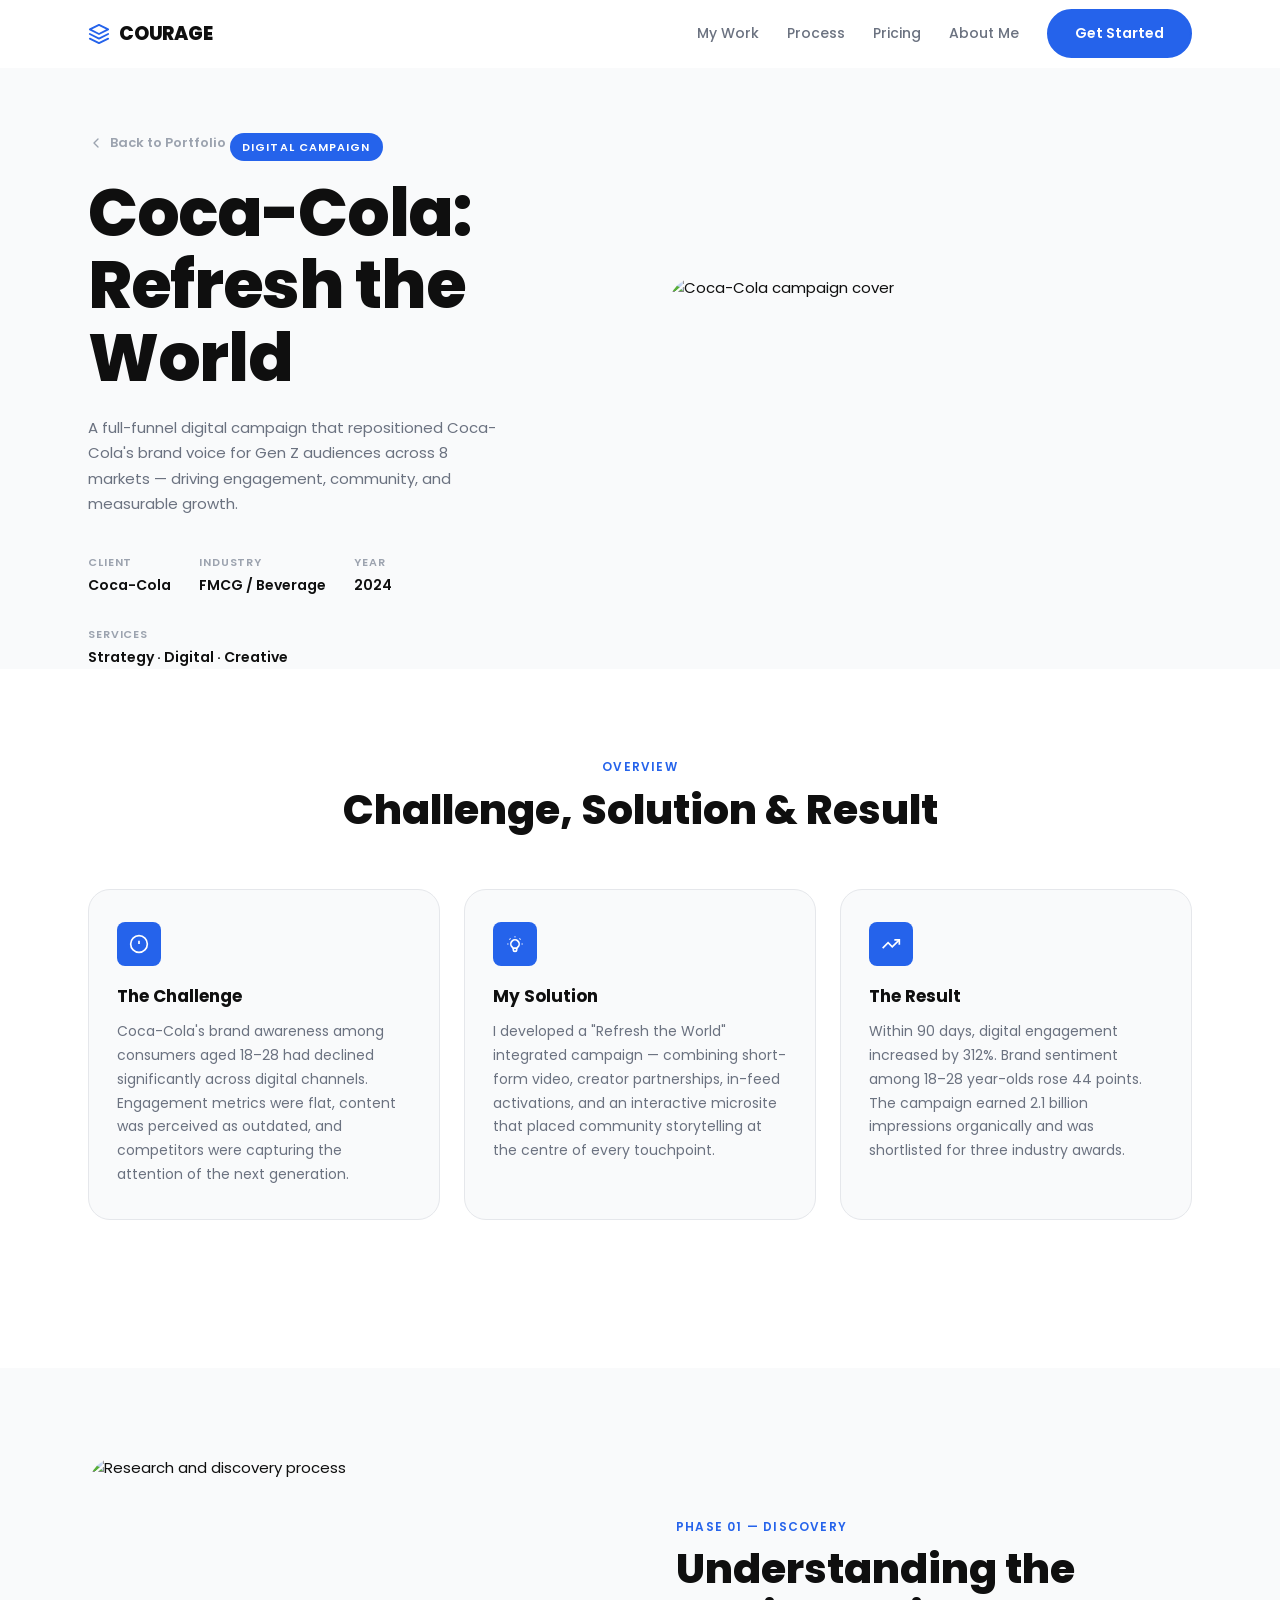
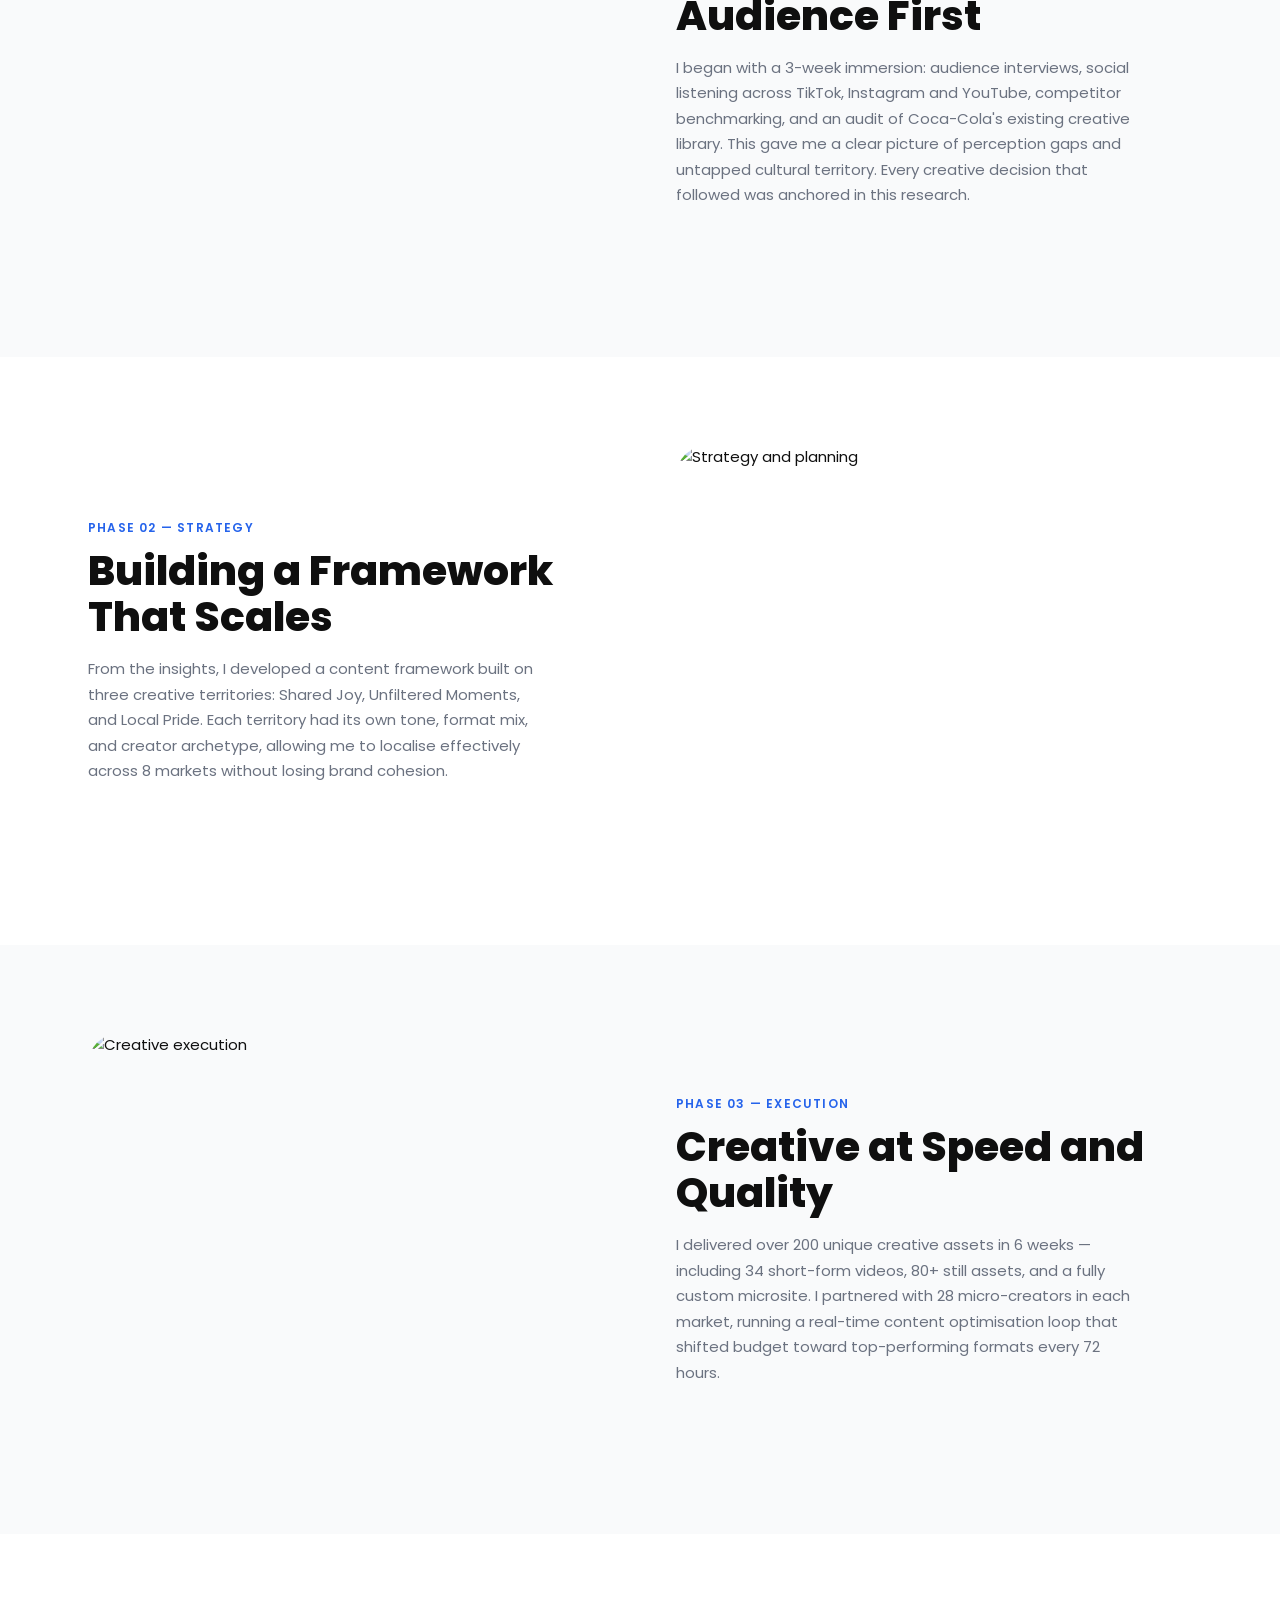
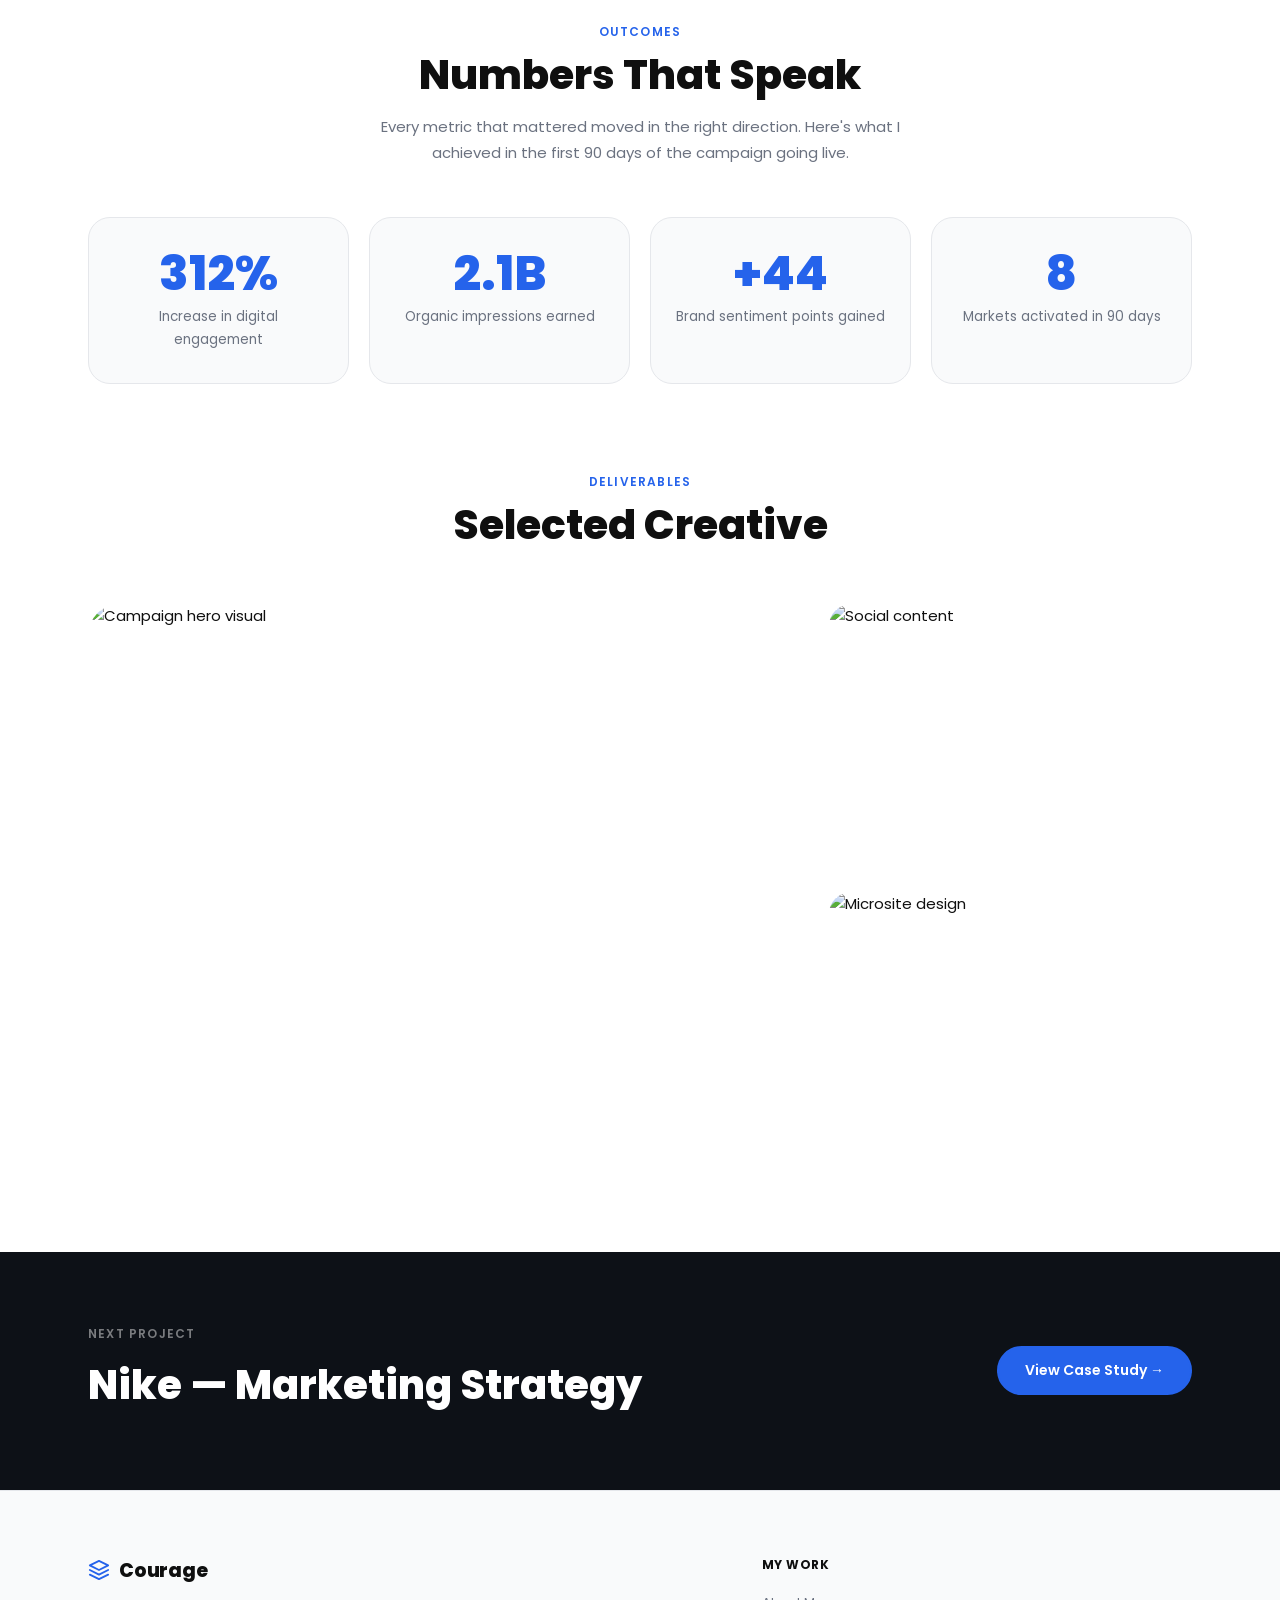
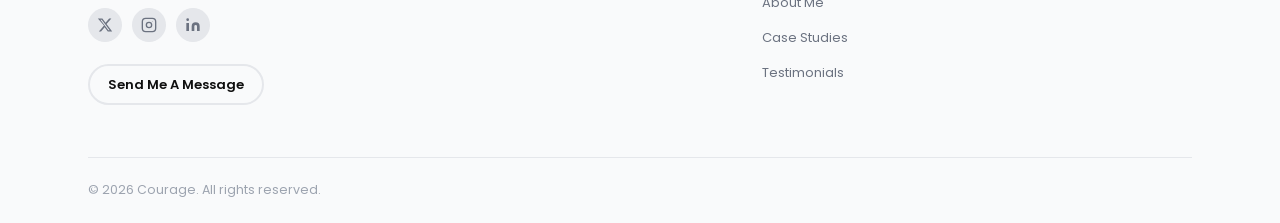
==== case-study.html @ 5381fe1c "Initial commit: marketing portfolio site" ====
<!DOCTYPE html>
<html lang="en">
<head>
  <meta charset="UTF-8" />
  <meta name="viewport" content="width=device-width, initial-scale=1.0" />
  <meta name="description" content="Coca-Cola Digital Campaign — Case Study by Embrace. See how we drove a 312% increase in digital engagement." />
  <title>Case Study — Coca-Cola | Embrace</title>
  <link rel="preconnect" href="https://fonts.googleapis.com" />
  <link rel="preconnect" href="https://fonts.gstatic.com" crossorigin />
  <link href="https://fonts.googleapis.com/css2?family=Poppins:wght@300;400;500;600;700;800&display=swap" rel="stylesheet" />
  <link rel="stylesheet" href="assets/css/style.css" />
</head>
<body>

  <!-- ===================== NAVIGATION ===================== -->
  <nav class="nav" id="navbar" role="navigation" aria-label="Main navigation">
    <div class="container nav__inner">
      <a href="index.html" class="nav__logo">
        <svg width="22" height="22" viewBox="0 0 24 24" fill="none" aria-hidden="true"><path d="M12 2L2 7l10 5 10-5-10-5zM2 17l10 5 10-5M2 12l10 5 10-5" stroke="currentColor" stroke-width="2" stroke-linecap="round" stroke-linejoin="round"/></svg>
       COURAGE
      </a>
      <ul class="nav__links" id="navLinks" role="list">
        <li><a href="index.html#work">My Work</a></li>
        <li><a href="index.html#process">Process</a></li>
        <li><a href="index.html#team">Pricing</a></li>
        <li><a href="index.html#about">About Me</a></li>
      </ul>
      <a href="index.html#contact" class="btn btn--primary nav__cta">Get Started</a>
      <button class="nav__hamburger" id="hamburger" aria-label="Toggle navigation menu" aria-expanded="false">
        <span></span><span></span><span></span>
      </button>
    </div>
  </nav>

  <!-- ===================== CASE STUDY HERO ===================== -->
  <section class="cs-hero" aria-label="Case study hero">
    <div class="container cs-hero__inner">
      <div class="cs-hero__text reveal">
        <a href="index.html#work" class="cs-back-link">
          <svg width="16" height="16" viewBox="0 0 24 24" fill="none" stroke="currentColor" stroke-width="2" stroke-linecap="round" stroke-linejoin="round" aria-hidden="true"><polyline points="15 18 9 12 15 6"/></svg>
          Back to Portfolio
        </a>
        <span class="cs-hero__label">Digital Campaign</span>
        <h1 class="cs-hero__title">Coca-Cola: Refresh the World</h1>
        <p class="cs-hero__sub">A full-funnel digital campaign that repositioned Coca-Cola's brand voice for Gen Z audiences across 8 markets — driving engagement, community, and measurable growth.</p>
        <div class="cs-hero__meta">
          <div class="cs-meta-item">
            <span>Client</span>
            <span>Coca-Cola</span>
          </div>
          <div class="cs-meta-item">
            <span>Industry</span>
            <span>FMCG / Beverage</span>
          </div>
          <div class="cs-meta-item">
            <span>Year</span>
            <span>2024</span>
          </div>
          <div class="cs-meta-item">
            <span>Services</span>
            <span>Strategy · Digital · Creative</span>
          </div>
        </div>
      </div>
      <div class="cs-hero__cover reveal reveal--delay-1">
        <img src="https://picsum.photos/id/26/600/450" alt="Coca-Cola campaign cover" loading="lazy" />
      </div>
    </div>
  </section>

  <!-- ===================== OVERVIEW ===================== -->
  <section class="cs-overview" aria-label="Project overview">
    <div class="container">
      <div class="section-header reveal">
        <p class="section-label">Overview</p>
        <h2 class="section-heading">Challenge, Solution & Result</h2>
      </div>
      <div class="cs-overview__grid">
        <div class="cs-block reveal">
          <div class="cs-block__icon" aria-hidden="true">
            <svg width="20" height="20" viewBox="0 0 24 24" fill="none" stroke="currentColor" stroke-width="2"><circle cx="12" cy="12" r="10"/><line x1="12" y1="8" x2="12" y2="12"/><line x1="12" y1="16" x2="12.01" y2="16"/></svg>
          </div>
          <h3>The Challenge</h3>
          <p>Coca-Cola's brand awareness among consumers aged 18–28 had declined significantly across digital channels. Engagement metrics were flat, content was perceived as outdated, and competitors were capturing the attention of the next generation.</p>
        </div>
        <div class="cs-block reveal reveal--delay-1">
          <div class="cs-block__icon" aria-hidden="true">
            <svg width="20" height="20" viewBox="0 0 24 24" fill="none" stroke="currentColor" stroke-width="2"><path d="M9.663 17h4.673M12 3v1m6.364 1.636-.707.707M21 12h-1M4 12H3m3.343-5.657-.707-.707m2.828 9.9a5 5 0 1 1 7.072 0l-.548.547A3.374 3.374 0 0 0 14 18.469V19a2 2 0 1 1-4 0v-.531c0-.895-.356-1.754-.988-2.386l-.548-.547z"/></svg>
          </div>
          <h3>My Solution</h3>
          <p>I developed a "Refresh the World" integrated campaign — combining short-form video, creator partnerships, in-feed activations, and an interactive microsite that placed community storytelling at the centre of every touchpoint.</p>
        </div>
        <div class="cs-block reveal reveal--delay-2">
          <div class="cs-block__icon" aria-hidden="true">
            <svg width="20" height="20" viewBox="0 0 24 24" fill="none" stroke="currentColor" stroke-width="2"><polyline points="22 7 13.5 15.5 8.5 10.5 2 17"/><polyline points="16 7 22 7 22 13"/></svg>
          </div>
          <h3>The Result</h3>
          <p>Within 90 days, digital engagement increased by 312%. Brand sentiment among 18–28 year-olds rose 44 points. The campaign earned 2.1 billion impressions organically and was shortlisted for three industry awards.</p>
        </div>
      </div>
    </div>
  </section>

  <!-- ===================== PROCESS: DISCOVERY ===================== -->
  <section class="cs-process" aria-label="Discovery phase">
    <div class="container cs-process__inner">
      <div class="cs-process__img reveal">
        <img src="https://picsum.photos/id/0/580/440" alt="Research and discovery process" loading="lazy" />
      </div>
      <div class="cs-process__content reveal reveal--delay-1">
        <p class="section-label">Phase 01 — Discovery</p>
        <h2 class="section-heading">Understanding the Audience First</h2>
        <p class="section-subtext">I began with a 3-week immersion: audience interviews, social listening across TikTok, Instagram and YouTube, competitor benchmarking, and an audit of Coca-Cola's existing creative library. This gave me a clear picture of perception gaps and untapped cultural territory. Every creative decision that followed was anchored in this research.</p>
      </div>
    </div>
  </section>

  <!-- ===================== PROCESS: STRATEGY ===================== -->
  <section class="cs-process" aria-label="Strategy phase" style="background: var(--clr-white);">
    <div class="container cs-process__inner cs-process__inner--rev">
      <div class="cs-process__img reveal">
        <img src="https://picsum.photos/id/20/580/440" alt="Strategy and planning" loading="lazy" />
      </div>
      <div class="cs-process__content reveal reveal--delay-1">
        <p class="section-label">Phase 02 — Strategy</p>
        <h2 class="section-heading">Building a Framework That Scales</h2>
        <p class="section-subtext">From the insights, I developed a content framework built on three creative territories: Shared Joy, Unfiltered Moments, and Local Pride. Each territory had its own tone, format mix, and creator archetype, allowing me to localise effectively across 8 markets without losing brand cohesion.</p>
      </div>
    </div>
  </section>

  <!-- ===================== PROCESS: EXECUTION ===================== -->
  <section class="cs-process" aria-label="Execution phase">
    <div class="container cs-process__inner">
      <div class="cs-process__img reveal">
        <img src="https://picsum.photos/id/48/580/440" alt="Creative execution" loading="lazy" />
      </div>
      <div class="cs-process__content reveal reveal--delay-1">
        <p class="section-label">Phase 03 — Execution</p>
        <h2 class="section-heading">Creative at Speed and Quality</h2>
        <p class="section-subtext">I delivered over 200 unique creative assets in 6 weeks — including 34 short-form videos, 80+ still assets, and a fully custom microsite. I partnered with 28 micro-creators in each market, running a real-time content optimisation loop that shifted budget toward top-performing formats every 72 hours.</p>
      </div>
    </div>
  </section>

  <!-- ===================== RESULTS ===================== -->
  <section class="cs-results" aria-label="Campaign results">
    <div class="container">
      <div class="cs-results__intro reveal">
        <p class="section-label">Outcomes</p>
        <h2 class="section-heading">Numbers That Speak</h2>
        <p style="font-size:15px; color:var(--clr-grey-500); line-height:1.7;">Every metric that mattered moved in the right direction. Here's what I achieved in the first 90 days of the campaign going live.</p>
      </div>
      <div class="cs-results__grid">
        <div class="cs-result-card reveal">
          <div class="cs-result-card__num">312%</div>
          <p class="cs-result-card__label">Increase in digital engagement</p>
        </div>
        <div class="cs-result-card reveal reveal--delay-1">
          <div class="cs-result-card__num">2.1B</div>
          <p class="cs-result-card__label">Organic impressions earned</p>
        </div>
        <div class="cs-result-card reveal reveal--delay-2">
          <div class="cs-result-card__num">+44</div>
          <p class="cs-result-card__label">Brand sentiment points gained</p>
        </div>
        <div class="cs-result-card reveal reveal--delay-3">
          <div class="cs-result-card__num">8</div>
          <p class="cs-result-card__label">Markets activated in 90 days</p>
        </div>
      </div>
    </div>
  </section>

  <!-- ===================== GALLERY ===================== -->
  <section class="cs-gallery" aria-label="Project gallery">
    <div class="container">
      <div class="section-header reveal">
        <p class="section-label">Deliverables</p>
        <h2 class="section-heading">Selected Creative</h2>
      </div>
      <div class="cs-gallery__grid">
        <div class="cs-gallery__main reveal">
          <img src="https://picsum.photos/id/42/800/450" alt="Campaign hero visual" loading="lazy" />
        </div>
        <div class="cs-gallery__side reveal reveal--delay-1">
          <img src="https://picsum.photos/id/60/380/270" alt="Social content" loading="lazy" />
          <img src="https://picsum.photos/id/96/380/270" alt="Microsite design" loading="lazy" />
        </div>
      </div>
    </div>
  </section>

  <!-- ===================== NEXT PROJECT ===================== -->
  <section class="cs-next" aria-label="Next project">
    <div class="container cs-next__inner">
      <div class="reveal">
        <p class="cs-next__label">Next Project</p>
        <h2 class="cs-next__title">Nike — Marketing Strategy</h2>
      </div>
      <a href="case-study.html" class="btn btn--primary reveal reveal--delay-1">View Case Study →</a>
    </div>
  </section>

  <!-- ===================== FOOTER ===================== -->
  <footer class="footer" id="contact" aria-label="Footer">
    <div class="container">
      <div class="footer__top">
        <div class="footer__brand">
          <a href="index.html" class="nav__logo footer__logo-link">
            <svg width="22" height="22" viewBox="0 0 24 24" fill="none" aria-hidden="true"><path d="M12 2L2 7l10 5 10-5-10-5zM2 17l10 5 10-5M2 12l10 5 10-5" stroke="currentColor" stroke-width="2" stroke-linecap="round" stroke-linejoin="round"/></svg>
            Courage
          </a>
          <div class="footer__socials" aria-label="Social media links">
            <a href="#" class="social-link" aria-label="Twitter / X">
              <svg width="16" height="16" viewBox="0 0 24 24" fill="currentColor" aria-hidden="true"><path d="M18.244 2.25h3.308l-7.227 8.26 8.502 11.24H16.17l-4.714-6.231-5.401 6.231H2.741l7.73-8.835L1.254 2.25H8.08l4.713 6.231zm-1.161 17.52h1.833L7.084 4.126H5.117z"/></svg>
            </a>
            <a href="#" class="social-link" aria-label="Instagram">
              <svg width="16" height="16" viewBox="0 0 24 24" fill="none" stroke="currentColor" stroke-width="2" aria-hidden="true"><rect x="2" y="2" width="20" height="20" rx="5"/><circle cx="12" cy="12" r="4"/><circle cx="17.5" cy="6.5" r="0.5" fill="currentColor" stroke="none"/></svg>
            </a>
            <a href="#" class="social-link" aria-label="LinkedIn">
              <svg width="16" height="16" viewBox="0 0 24 24" fill="currentColor" aria-hidden="true"><path d="M16 8a6 6 0 0 1 6 6v7h-4v-7a2 2 0 0 0-4 0v7h-4v-7a6 6 0 0 1 6-6zM2 9h4v12H2z"/><circle cx="4" cy="4" r="2"/></svg>
            </a>
          </div>
          <a href="mailto:courageafemije1@gmail.com" class="btn btn--outline btn--sm">Send Me A Message</a>
        </div>
        <nav class="footer__nav" aria-label="Footer navigation">
          <div class="footer__col">
          </div>
          <div class="footer__col">
            <h4>My Work</h4>
            <ul>
              <li><a href="index.html#team">About Me</a></li>
              <li><a href="case-study.html">Case Studies</a></li>
              <li><a href="index.html#testimonials">Testimonials</a></li>
            </ul>
          </div>
        </nav>
      </div>
      <div class="footer__bottom">
        <p>© 2026 Courage. All rights reserved.</p>
      </div>
    </div>
  </footer>

  <!-- ===================== BACK TO TOP ===================== -->
  <button class="back-to-top" id="backToTop" aria-label="Back to top">
    <svg width="22" height="22" viewBox="0 0 24 24" fill="none" stroke="currentColor" stroke-width="2.5" stroke-linecap="round" stroke-linejoin="round" aria-hidden="true">
      <polyline points="18 15 12 9 6 15"/>
    </svg>
  </button>

  <script src="assets/js/script.js"></script>
</body>
</html>
---- assets/css/style.css ----
/* ============================================================
   EMBRACE — PORTFOLIO STYLESHEET
   Sections: Variables → Reset → Utilities → Nav → Hero →
   Logos → Stats → Process → Portfolio → CTA Banner →
   Team → Testimonials → Dark CTA → FAQ → Footer →
   WhatsApp → Animations → Responsive
   Case Study: cs-* prefix
   ============================================================ */

/* --------------------------------------------------------
   1. CUSTOM PROPERTIES
   -------------------------------------------------------- */
:root {
  /* Colors */
  --clr-primary:     #2563EB;
  --clr-primary-dk:  #1D4ED8;
  --clr-accent:      #CCFF00;
  --clr-dark:        #0F0F0F;
  --clr-dark-navy:   #0D1117;
  --clr-white:       #FFFFFF;
  --clr-grey-50:     #F9FAFB;
  --clr-grey-100:    #F3F4F6;
  --clr-grey-200:    #E5E7EB;
  --clr-grey-400:    #9CA3AF;
  --clr-grey-500:    #6B7280;
  --clr-grey-800:    #1F2937;

  /* Typography */
  --ff-display: 'Poppins', sans-serif;
  --ff-body:    'Poppins', sans-serif;

  /* Spacing */
  --section-pad: 88px;
  --container:   1160px;

  /* Radius */
  --r-sm:  8px;
  --r-md:  14px;
  --r-lg:  22px;
  --r-xl:  32px;
  --r-pill: 100px;

  /* Shadow */
  --sh-sm: 0 1px 4px rgba(0,0,0,0.07);
  --sh-md: 0 4px 20px rgba(0,0,0,0.08);
  --sh-lg: 0 12px 40px rgba(0,0,0,0.12);

  /* Transition */
  --ease: 0.28s cubic-bezier(0.4, 0, 0.2, 1);
}

/* --------------------------------------------------------
   2. RESET & BASE
   -------------------------------------------------------- */
*, *::before, *::after {
  box-sizing: border-box;
  margin: 0;
  padding: 0;
}

html {
  font-size: 16px;
  scroll-behavior: smooth;
  -webkit-text-size-adjust: 100%;
}

body {
  font-family: var(--ff-body);
  font-size: 15px;
  line-height: 1.65;
  color: var(--clr-dark);
  background: var(--clr-white);
  overflow-x: hidden;
  padding-top: 68px;
}

img {
  display: block;
  max-width: 100%;
  height: auto;
}

a {
  text-decoration: none;
  color: inherit;
}

ul { list-style: none; }

button {
  font-family: var(--ff-body);
  cursor: pointer;
  border: none;
  background: none;
}

/* --------------------------------------------------------
   3. LAYOUT UTILITIES
   -------------------------------------------------------- */
.container {
  max-width: var(--container);
  margin: 0 auto;
  padding: 0 28px;
}

.section-label {
  display: block;
  font-size: 12px;
  font-weight: 600;
  letter-spacing: 0.1em;
  text-transform: uppercase;
  color: var(--clr-primary);
  margin-bottom: 10px;
}

.section-heading {
  font-family: var(--ff-display);
  font-size: clamp(26px, 3.2vw, 42px);
  font-weight: 800;
  line-height: 1.13;
  color: var(--clr-dark);
  margin-bottom: 16px;
}

.section-subtext {
  font-size: 15px;
  color: var(--clr-grey-500);
  line-height: 1.7;
  max-width: 460px;
}

.section-header {
  text-align: center;
  margin-bottom: 52px;
}

.section-header .section-subtext {
  margin: 0 auto;
}

.link-arrow {
  display: inline-flex;
  align-items: center;
  gap: 6px;
  font-size: 13px;
  font-weight: 600;
  color: var(--clr-primary);
  transition: gap var(--ease);
}

.link-arrow:hover { gap: 10px; }

/* --------------------------------------------------------
   4. BUTTONS
   -------------------------------------------------------- */
.btn {
  display: inline-flex;
  align-items: center;
  justify-content: center;
  gap: 6px;
  padding: 11px 26px;
  border-radius: var(--r-pill);
  font-size: 14px;
  font-weight: 600;
  font-family: var(--ff-body);
  border: 2px solid transparent;
  transition: background var(--ease), border-color var(--ease),
              color var(--ease), transform var(--ease), box-shadow var(--ease);
  white-space: nowrap;
}

.btn--primary {
  background: var(--clr-primary);
  color: var(--clr-white);
  border-color: var(--clr-primary);
}
.btn--primary:hover {
  background: var(--clr-primary-dk);
  border-color: var(--clr-primary-dk);
  transform: translateY(-2px);
  box-shadow: 0 8px 24px rgba(37,99,235,0.32);
}

.btn--ghost {
  background: transparent;
  color: var(--clr-dark);
  border-color: transparent;
}
.btn--ghost:hover { color: var(--clr-primary); }

.btn--outline {
  background: transparent;
  color: var(--clr-dark);
  border-color: var(--clr-grey-200);
}
.btn--outline:hover {
  border-color: var(--clr-primary);
  color: var(--clr-primary);
}

.btn--white {
  background: var(--clr-white);
  color: var(--clr-primary);
  border-color: var(--clr-white);
}
.btn--white:hover {
  background: var(--clr-grey-100);
  transform: translateY(-1px);
}

.btn--sm {
  padding: 8px 18px;
  font-size: 13px;
}

/* --------------------------------------------------------
   5. SCROLL REVEAL
   -------------------------------------------------------- */
.reveal {
  opacity: 0;
  transform: translateY(28px);
  transition: opacity 0.6s ease, transform 0.6s ease;
}
.reveal.revealed {
  opacity: 1;
  transform: translateY(0);
}
.reveal--delay-1 { transition-delay: 0.1s; }
.reveal--delay-2 { transition-delay: 0.2s; }
.reveal--delay-3 { transition-delay: 0.3s; }

/* --------------------------------------------------------
   6. NAVIGATION
   -------------------------------------------------------- */
.nav {
  position: fixed;
  top: 0; left: 0; right: 0;
  z-index: 1000;
  height: 68px;
  background: rgba(255,255,255,0.9);
  backdrop-filter: blur(14px);
  -webkit-backdrop-filter: blur(14px);
  border-bottom: 1px solid transparent;
  transition: border-color var(--ease), box-shadow var(--ease);
}

.nav.is-scrolled {
  border-bottom-color: var(--clr-grey-200);
  box-shadow: var(--sh-sm);
}

.nav__inner {
  display: flex;
  align-items: center;
  height: 100%;
  gap: 28px;
}

.nav__logo {
  display: flex;
  align-items: center;
  gap: 9px;
  font-family: var(--ff-display);
  font-size: 19px;
  font-weight: 800;
  color: var(--clr-dark);
  flex-shrink: 0;
  letter-spacing: -0.01em;
}

.nav__logo svg { color: var(--clr-primary); }

.nav__links {
  display: flex;
  align-items: center;
  gap: 28px;
  margin-left: auto;
}

.nav__links a {
  font-size: 14px;
  font-weight: 500;
  color: var(--clr-grey-500);
  transition: color var(--ease);
}
.nav__links a:hover { color: var(--clr-dark); }

.nav__cta { flex-shrink: 0; }

.nav__hamburger {
  display: none;
  flex-direction: column;
  gap: 5px;
  padding: 6px;
  margin-left: auto;
  flex-shrink: 0;
}
.nav__hamburger span {
  display: block;
  width: 22px;
  height: 2px;
  background: var(--clr-dark);
  border-radius: 2px;
  transition: transform var(--ease), opacity var(--ease);
}
.nav__hamburger.is-open span:nth-child(1) { transform: translateY(7px) rotate(45deg); }
.nav__hamburger.is-open span:nth-child(2) { opacity: 0; }
.nav__hamburger.is-open span:nth-child(3) { transform: translateY(-7px) rotate(-45deg); }

/* --------------------------------------------------------
   7. HERO
   -------------------------------------------------------- */
.hero {
  padding: 72px 0 80px;
  overflow: hidden;
}

.hero__inner {
  display: grid;
  grid-template-columns: 1fr 1fr;
  align-items: center;
  gap: 40px;
  min-height: 500px;
}

.hero__heading {
  font-family: var(--ff-display);
  font-size: clamp(38px, 5.8vw, 70px);
  font-weight: 800;
  line-height: 1.08;
  color: var(--clr-dark);
  letter-spacing: -0.02em;
  margin-bottom: 20px;
}

.hero__subtext {
  font-size: 16px;
  color: var(--clr-grey-500);
  line-height: 1.7;
  max-width: 400px;
  margin-bottom: 36px;
}

.hero__ctas {
  display: flex;
  align-items: center;
  gap: 16px;
  flex-wrap: wrap;
}

/* Avatar cluster */
.hero__visual {
  position: relative;
  height: 440px;
  display: flex;
  align-items: center;
  justify-content: center;
}

.hero__avatar-cluster {
  position: relative;
  width: 100%;
  height: 100%;
}

.avatar {
  position: absolute;
  overflow: hidden;
  border: 4px solid var(--clr-white);
  box-shadow: var(--sh-lg);
}

.avatar--pill { border-radius: 80px; }

.avatar--1 { width: 118px; height: 150px; top: 20px; right: 30px; }
.avatar--2 { width: 100px; height: 128px; top: 60px; right: 170px; }
.avatar--3 { width: 92px;  height: 118px; top: 10px; right: 285px; }
.avatar--4 { width: 82px;  height: 106px; bottom: 80px; right: 120px; }

.avatar img { width: 100%; height: 100%; object-fit: cover; }

.hero__float {
  position: absolute;
  width: 46px;
  height: 46px;
  border-radius: 50%;
  display: flex;
  align-items: center;
  justify-content: center;
  font-size: 18px;
  box-shadow: var(--sh-md);
  animation: floatY 3s ease-in-out infinite;
}
.hero__float--check {
  background: var(--clr-accent);
  color: var(--clr-dark);
  top: 140px;
  right: 75px;
  animation-delay: 0.4s;
}
.hero__float--star {
  background: var(--clr-white);
  color: #F59E0B;
  bottom: 120px;
  right: 240px;
  animation-delay: 1s;
}

.hero__blob {
  position: absolute;
  border-radius: 50%;
  pointer-events: none;
}
.hero__blob--1 {
  width: 220px;
  height: 220px;
  background: radial-gradient(circle, rgba(37,99,235,0.1) 0%, transparent 70%);
  top: -30px;
  right: -30px;
}
.hero__blob--2 {
  width: 130px;
  height: 130px;
  background: radial-gradient(circle, rgba(204,255,0,0.15) 0%, transparent 70%);
  bottom: 30px;
  right: 270px;
}

/* --------------------------------------------------------
   8. LOGOS
   -------------------------------------------------------- */
.logos {
  padding: 40px 0;
  border-top: 1px solid var(--clr-grey-200);
  border-bottom: 1px solid var(--clr-grey-200);
}

.logos__label {
  text-align: center;
  font-size: 12px;
  font-weight: 600;
  color: var(--clr-grey-400);
  letter-spacing: 0.08em;
  text-transform: uppercase;
  margin-bottom: 28px;
}

.logos__row {
  display: flex;
  align-items: center;
  justify-content: space-between;
  gap: 20px;
  flex-wrap: wrap;
}

.logo-item {
  font-family: var(--ff-display);
  font-size: 17px;
  font-weight: 700;
  color: var(--clr-grey-400);
  letter-spacing: -0.02em;
  transition: color var(--ease);
  cursor: default;
  user-select: none;
}
.logo-item:hover { color: var(--clr-grey-800); }

/* --------------------------------------------------------
   9. STATS
   -------------------------------------------------------- */
.stats {
  padding: var(--section-pad) 0;
}

.stats__inner {
  display: grid;
  grid-template-columns: 1fr 1fr;
  gap: 72px;
  align-items: center;
}

.stats__grid {
  display: grid;
  grid-template-columns: 1fr 1fr;
  row-gap: 44px;
  column-gap: 32px;
}

.stat-card__number {
  display: flex;
  align-items: baseline;
  gap: 2px;
  margin-bottom: 6px;
}

.counter {
  font-family: var(--ff-display);
  font-size: clamp(42px, 5vw, 58px);
  font-weight: 800;
  color: var(--clr-dark);
  line-height: 1;
}

.stat-card__unit {
  font-family: var(--ff-display);
  font-size: clamp(26px, 3vw, 34px);
  font-weight: 800;
  color: var(--clr-dark);
}

.stat-card__label {
  font-size: 13px;
  color: var(--clr-grey-500);
  line-height: 1.4;
}

.stats__commitments-heading {
  font-family: var(--ff-display);
  font-size: clamp(28px, 3.2vw, 40px);
  font-weight: 800;
  color: var(--clr-dark);
  margin-bottom: 16px;
}

.stats__commitments p {
  font-size: 15px;
  color: var(--clr-grey-500);
  line-height: 1.75;
  margin-bottom: 24px;
  max-width: 440px;
}

/* --------------------------------------------------------
   10. PROCESS / HOW IT WORKS
   -------------------------------------------------------- */
.process {
  padding: var(--section-pad) 0;
  background: var(--clr-grey-50);
}

.process__inner {
  display: grid;
  grid-template-columns: 1fr 1.15fr;
  gap: 80px;
  align-items: center;
}

.process__image img {
  width: 100%;
  border-radius: var(--r-xl);
  object-fit: cover;
  aspect-ratio: 0.96;
}

.process__content .section-subtext { margin-bottom: 36px; }

.steps {
  display: flex;
  flex-direction: column;
  gap: 28px;
}

.step {
  display: flex;
  gap: 16px;
  align-items: flex-start;
}

.step__icon {
  flex-shrink: 0;
  width: 42px;
  height: 42px;
  background: var(--clr-primary);
  color: var(--clr-white);
  border-radius: var(--r-sm);
  display: flex;
  align-items: center;
  justify-content: center;
}

.step__title {
  font-family: var(--ff-display);
  font-size: 15px;
  font-weight: 700;
  color: var(--clr-dark);
  margin-bottom: 4px;
}

.step__desc {
  font-size: 13.5px;
  color: var(--clr-grey-500);
  line-height: 1.6;
}

/* --------------------------------------------------------
   11. PORTFOLIO
   -------------------------------------------------------- */
.portfolio {
  padding: var(--section-pad) 0;
}

.portfolio__filters {
  display: flex;
  gap: 8px;
  justify-content: center;
  margin-bottom: 44px;
  flex-wrap: wrap;
}

.filter-btn {
  padding: 8px 20px;
  border-radius: var(--r-pill);
  font-size: 13px;
  font-weight: 500;
  color: var(--clr-grey-500);
  border: 1.5px solid var(--clr-grey-200);
  background: var(--clr-white);
  transition: background var(--ease), color var(--ease), border-color var(--ease);
}
.filter-btn:hover,
.filter-btn.active {
  background: var(--clr-primary);
  color: var(--clr-white);
  border-color: var(--clr-primary);
}

.portfolio__grid {
  display: grid;
  grid-template-columns: repeat(3, 1fr);
  gap: 22px;
}

.p-card { border-radius: var(--r-lg); overflow: hidden; }

.p-card__thumb {
  position: relative;
  overflow: hidden;
  border-radius: var(--r-lg);
  aspect-ratio: 4 / 3;
}

.p-card__thumb img {
  width: 100%;
  height: 100%;
  object-fit: cover;
  transition: transform 0.55s ease;
}
.p-card__thumb:hover img { transform: scale(1.06); }

.p-card__thumb--dark  { background: #111111; }
.p-card__thumb--red   { background: #CC0000; }
.p-card__thumb--sky   { background: #BFDBFE; }

.p-card__overlay {
  position: absolute;
  inset: 0;
  background: rgba(0,0,0,0.52);
  display: flex;
  align-items: center;
  justify-content: center;
  border-radius: var(--r-lg);
  opacity: 0;
  transition: opacity var(--ease);
}
.p-card__thumb:hover .p-card__overlay { opacity: 1; }

.p-card__info {
  padding: 16px 2px 10px;
}

.p-card__title {
  font-family: var(--ff-display);
  font-size: 16px;
  font-weight: 700;
  color: var(--clr-dark);
  margin-bottom: 4px;
}

.p-card__tag {
  font-size: 12.5px;
  color: var(--clr-grey-400);
}

.portfolio__more {
  text-align: center;
  margin-top: 44px;
}

/* --------------------------------------------------------
   12. CTA BANNER
   -------------------------------------------------------- */
.cta-banner {
  padding: 24px 0;
}

.cta-banner__inner {
  background: var(--clr-primary);
  border-radius: var(--r-xl);
  padding: 52px 56px;
  display: flex;
  align-items: center;
  justify-content: space-between;
  gap: 32px;
  flex-wrap: wrap;
}

.cta-banner__text h2 {
  font-family: var(--ff-display);
  font-size: clamp(22px, 3.2vw, 36px);
  font-weight: 800;
  color: var(--clr-white);
  margin-bottom: 8px;
}

.cta-banner__text p {
  font-size: 14px;
  color: rgba(255,255,255,0.72);
}

/* --------------------------------------------------------
   13. TEAM
   -------------------------------------------------------- */
.team {
  padding: var(--section-pad) 0;
}

.team__inner {
  display: grid;
  grid-template-columns: 1fr 1fr;
  gap: 72px;
  align-items: center;
}

.team-grid {
  display: grid;
  grid-template-columns: 1fr 1fr;
  gap: 10px;
}

.team-photo {
  border-radius: var(--r-lg);
  overflow: hidden;
  line-height: 0;
  height: 115px;
}
.team-photo img {
  width: 100%;
  height: 100%;
  object-fit: cover;
  object-position: top center;
  border-radius: var(--r-lg);
  transition: transform 0.45s ease;
}
.team-photo:hover img { transform: scale(1.04); }

.team-photo--pushed { margin-top: 20px; }
.team-photo--wide   { grid-column: span 2; height: 100px; }

.team__content .section-subtext { margin-bottom: 32px; }

/* --------------------------------------------------------
   14. TESTIMONIALS
   -------------------------------------------------------- */
.testimonials {
  padding: var(--section-pad) 0;
  background: var(--clr-grey-50);
}

.testimonials__header {
  display: flex;
  align-items: flex-end;
  justify-content: space-between;
  margin-bottom: 44px;
  gap: 20px;
  flex-wrap: wrap;
}

.testi-nav-group {
  display: flex;
  gap: 8px;
  flex-shrink: 0;
}

.testi-btn {
  width: 42px;
  height: 42px;
  border-radius: 50%;
  border: 1.5px solid var(--clr-grey-200);
  display: flex;
  align-items: center;
  justify-content: center;
  color: var(--clr-grey-500);
  transition: background var(--ease), border-color var(--ease), color var(--ease);
}
.testi-btn:hover {
  background: var(--clr-primary);
  border-color: var(--clr-primary);
  color: var(--clr-white);
}

.testimonials__track {
  display: grid;
  grid-template-columns: repeat(3, 1fr);
  gap: 18px;
}

.testi-card {
  background: var(--clr-white);
  border-radius: var(--r-lg);
  border: 1.5px solid var(--clr-grey-200);
  padding: 28px;
  transition: border-color var(--ease), background var(--ease), transform var(--ease);
}
.testi-card:hover { transform: translateY(-4px); box-shadow: var(--sh-md); }

.testi-card--active {
  background: var(--clr-primary);
  border-color: var(--clr-primary);
}

.testi-card__stars {
  font-size: 15px;
  letter-spacing: 2px;
  color: #F59E0B;
  margin-bottom: 16px;
}
.testi-card--active .testi-card__stars { color: #FDE68A; }

.testi-card__quote {
  font-size: 13.5px;
  line-height: 1.72;
  color: var(--clr-grey-500);
  margin-bottom: 22px;
}
.testi-card--active .testi-card__quote { color: rgba(255,255,255,0.82); }

.testi-card__author {
  display: flex;
  align-items: center;
  gap: 11px;
}
.testi-card__author img {
  width: 42px;
  height: 42px;
  border-radius: 50%;
  object-fit: cover;
  border: 2px solid var(--clr-grey-200);
  flex-shrink: 0;
}
.testi-card--active .testi-card__author img { border-color: rgba(255,255,255,0.25); }

.testi-card__author strong {
  display: block;
  font-size: 13.5px;
  font-weight: 600;
  color: var(--clr-dark);
}
.testi-card--active .testi-card__author strong { color: var(--clr-white); }

.testi-card__author span {
  font-size: 12px;
  color: var(--clr-grey-400);
}
.testi-card--active .testi-card__author span { color: rgba(255,255,255,0.6); }

/* --------------------------------------------------------
   15. DARK CTA
   -------------------------------------------------------- */
.dark-cta {
  padding: 80px 0;
  background: var(--clr-dark-navy);
}

.dark-cta__inner {
  display: flex;
  align-items: center;
  justify-content: space-between;
  gap: 48px;
}

.dark-cta__content h2 {
  font-family: var(--ff-display);
  font-size: clamp(28px, 4.2vw, 52px);
  font-weight: 800;
  color: var(--clr-white);
  line-height: 1.12;
  max-width: 480px;
  margin-bottom: 36px;
}

.dark-cta__circle {
  flex-shrink: 0;
  width: 148px;
  height: 148px;
  border-radius: 50%;
  background: var(--clr-accent);
  display: flex;
  align-items: center;
  justify-content: center;
  animation: floatY 4s ease-in-out infinite;
}

/* --------------------------------------------------------
   16. FAQ
   -------------------------------------------------------- */
.faq {
  padding: var(--section-pad) 0;
}

.faq__inner {
  display: grid;
  grid-template-columns: 1.2fr 1fr;
  gap: 80px;
  align-items: start;
}

.faq__eyebrow {
  font-family: var(--ff-display);
  font-size: 14px;
  font-weight: 700;
  color: var(--clr-grey-400);
  letter-spacing: 0.04em;
  margin-bottom: 24px;
}

.accordion-item {
  border-bottom: 1px solid var(--clr-grey-200);
}

.accordion-trigger {
  width: 100%;
  display: flex;
  align-items: center;
  justify-content: space-between;
  padding: 20px 0;
  font-size: 14.5px;
  font-weight: 500;
  color: var(--clr-dark);
  text-align: left;
  gap: 16px;
  transition: color var(--ease);
}
.accordion-trigger:hover { color: var(--clr-primary); }

.accordion-icon {
  font-size: 24px;
  font-weight: 300;
  color: var(--clr-grey-400);
  flex-shrink: 0;
  transition: transform var(--ease), color var(--ease);
  line-height: 1;
  display: flex;
  align-items: center;
  justify-content: center;
  width: 28px;
  height: 28px;
  border-radius: 50%;
  border: 1.5px solid var(--clr-grey-200);
}

.accordion-item.is-open .accordion-icon {
  transform: rotate(45deg);
  color: var(--clr-primary);
  border-color: var(--clr-primary);
  background: var(--clr-primary);
  color: var(--clr-white);
}

.accordion-panel {
  padding-bottom: 20px;
}
.accordion-panel[hidden] { display: none; }

.accordion-panel p {
  font-size: 14px;
  color: var(--clr-grey-500);
  line-height: 1.72;
}

.faq__cta .section-heading { margin-bottom: 14px; }
.faq__cta p {
  font-size: 14.5px;
  color: var(--clr-grey-500);
  line-height: 1.72;
  margin-bottom: 28px;
}

/* --------------------------------------------------------
   17. FOOTER
   -------------------------------------------------------- */
.footer {
  background: var(--clr-grey-50);
  border-top: 1px solid var(--clr-grey-200);
  padding-top: 64px;
}

.footer__top {
  display: flex;
  gap: 48px;
  padding-bottom: 52px;
  border-bottom: 1px solid var(--clr-grey-200);
  align-items: flex-start;
}

.footer__brand {
  flex-shrink: 0;
  display: flex;
  flex-direction: column;
  gap: 22px;
  min-width: 160px;
}

.footer__logo-link {
  font-size: 19px;
}

.footer__socials {
  display: flex;
  gap: 10px;
}

.social-link {
  width: 34px;
  height: 34px;
  border-radius: 50%;
  background: var(--clr-grey-200);
  display: flex;
  align-items: center;
  justify-content: center;
  color: var(--clr-grey-500);
  transition: background var(--ease), color var(--ease);
}
.social-link:hover {
  background: var(--clr-primary);
  color: var(--clr-white);
}

.footer__nav {
  flex: 1;
  display: flex;
  flex-direction: row;
  gap: 20px;
}

.footer__col {
  flex: 1;
}

.footer__col h4 {
  font-family: var(--ff-display);
  font-size: 12px;
  font-weight: 700;
  color: var(--clr-dark);
  margin-bottom: 16px;
  letter-spacing: 0.04em;
  text-transform: uppercase;
}

.footer__col ul {
  display: flex;
  flex-direction: column;
  gap: 10px;
}

.footer__col a {
  font-size: 13px;
  color: var(--clr-grey-500);
  transition: color var(--ease);
}
.footer__col a:hover { color: var(--clr-primary); }

.footer__bottom {
  display: flex;
  align-items: center;
  justify-content: space-between;
  padding: 22px 0;
  gap: 16px;
  flex-wrap: wrap;
}

.footer__bottom p {
  font-size: 12.5px;
  color: var(--clr-grey-400);
}

.footer__legal {
  display: flex;
  gap: 24px;
}
.footer__legal a {
  font-size: 12.5px;
  color: var(--clr-grey-400);
  transition: color var(--ease);
}
.footer__legal a:hover { color: var(--clr-dark); }

/* --------------------------------------------------------
   18. TOOLS
   -------------------------------------------------------- */
.tools {
  padding: 96px 0;
  background: var(--clr-grey-50, #F9FAFB);
}

.tools__sub {
  font-size: 15px;
  color: var(--clr-grey-500, #6B7280);
  max-width: 520px;
  margin: 0 auto;
  line-height: 1.7;
}

.section-header { text-align: center; margin-bottom: 56px; }

.tools__grid {
  display: grid;
  grid-template-columns: repeat(4, 1fr);
  gap: 24px;
}

.tool-cat {
  background: var(--clr-white);
  border: 1px solid var(--clr-grey-100, #F3F4F6);
  border-radius: var(--r-lg, 16px);
  padding: 32px 28px;
  transition: box-shadow var(--ease), transform var(--ease);
}
.tool-cat:hover {
  box-shadow: 0 8px 32px rgba(0,0,0,0.08);
  transform: translateY(-4px);
}

.tool-cat__icon {
  width: 48px;
  height: 48px;
  background: var(--clr-primary);
  color: var(--clr-white);
  border-radius: var(--r-sm, 8px);
  display: flex;
  align-items: center;
  justify-content: center;
  margin-bottom: 18px;
}

.tool-cat__title {
  font-size: 15px;
  font-weight: 700;
  color: var(--clr-dark);
  margin-bottom: 16px;
}

.tool-list {
  list-style: none;
  display: flex;
  flex-wrap: wrap;
  gap: 8px;
  padding: 0;
  margin: 0;
}

.tool-tag {
  font-size: 12.5px;
  font-weight: 500;
  color: var(--clr-dark);
  background: var(--clr-grey-50, #F9FAFB);
  border: 1px solid var(--clr-grey-100, #F3F4F6);
  border-radius: 100px;
  padding: 5px 12px;
  transition: background var(--ease), color var(--ease), border-color var(--ease);
}
.tool-tag:hover {
  background: var(--clr-primary);
  color: var(--clr-white);
  border-color: var(--clr-primary);
}

@media (max-width: 1024px) {
  .tools__grid { grid-template-columns: repeat(2, 1fr); }
}
@media (max-width: 600px) {
  .tools__grid { grid-template-columns: 1fr; }
}

/* --------------------------------------------------------
   19. BACK TO TOP
   -------------------------------------------------------- */
.back-to-top {
  position: fixed;
  bottom: 28px;
  right: 28px;
  width: 52px;
  height: 52px;
  background: var(--clr-dark);
  border: none;
  border-radius: 50%;
  display: flex;
  align-items: center;
  justify-content: center;
  color: var(--clr-white);
  box-shadow: 0 4px 20px rgba(0,0,0,0.22);
  z-index: 900;
  cursor: pointer;
  opacity: 0;
  pointer-events: none;
  transform: translateY(12px);
  transition: opacity 0.3s ease, transform 0.3s ease, background 0.2s ease, box-shadow 0.2s ease;
}
.back-to-top.is-visible {
  opacity: 1;
  pointer-events: auto;
  transform: translateY(0);
}
.back-to-top:hover {
  background: var(--clr-primary);
  box-shadow: 0 8px 28px rgba(37,99,235,0.38);
  transform: translateY(-3px);
}

/* --------------------------------------------------------
   19. ANIMATIONS
   -------------------------------------------------------- */
@keyframes floatY {
  0%, 100% { transform: translateY(0); }
  50%       { transform: translateY(-12px); }
}

/* ============================================================
   CASE STUDY PAGE STYLES  (cs-* prefix)
   ============================================================ */

.cs-hero {
  padding: 64px 0 0;
  background: var(--clr-grey-50);
  overflow: hidden;
}

.cs-hero__inner {
  display: grid;
  grid-template-columns: 1fr 1fr;
  gap: 56px;
  align-items: end;
  padding-bottom: 0;
}

.cs-back-link {
  display: inline-flex;
  align-items: center;
  gap: 6px;
  font-size: 13px;
  font-weight: 600;
  color: var(--clr-grey-400, #9CA3AF);
  text-decoration: none;
  margin-bottom: 20px;
  transition: color var(--ease);
}
.cs-back-link:hover { color: var(--clr-primary); }

.cs-hero__label {
  display: inline-block;
  background: var(--clr-primary);
  color: var(--clr-white);
  font-size: 11px;
  font-weight: 600;
  letter-spacing: 0.1em;
  text-transform: uppercase;
  padding: 5px 12px;
  border-radius: var(--r-pill);
  margin-bottom: 16px;
}

.cs-hero__title {
  font-family: var(--ff-display);
  font-size: clamp(36px, 5.5vw, 66px);
  font-weight: 800;
  line-height: 1.1;
  color: var(--clr-dark);
  letter-spacing: -0.02em;
  margin-bottom: 20px;
}

.cs-hero__sub {
  font-size: 15px;
  color: var(--clr-grey-500);
  line-height: 1.7;
  max-width: 420px;
  margin-bottom: 36px;
}

.cs-hero__meta {
  display: flex;
  gap: 28px;
  flex-wrap: wrap;
}

.cs-meta-item {
  display: flex;
  flex-direction: column;
  gap: 3px;
}
.cs-meta-item span:first-child {
  font-size: 11px;
  font-weight: 600;
  letter-spacing: 0.08em;
  text-transform: uppercase;
  color: var(--clr-grey-400);
}
.cs-meta-item span:last-child {
  font-size: 14px;
  font-weight: 600;
  color: var(--clr-dark);
}

.cs-hero__cover {
  align-self: end;
  border-radius: var(--r-xl) var(--r-xl) 0 0;
  overflow: hidden;
}
.cs-hero__cover img {
  width: 100%;
  aspect-ratio: 4 / 3;
  object-fit: cover;
  display: block;
}

/* Overview */
.cs-overview {
  padding: var(--section-pad) 0;
}

.cs-overview__grid {
  display: grid;
  grid-template-columns: repeat(3, 1fr);
  gap: 24px;
  margin-bottom: 60px;
}

.cs-block {
  background: var(--clr-grey-50);
  border-radius: var(--r-lg);
  padding: 32px 28px;
  border: 1px solid var(--clr-grey-200);
}

.cs-block__icon {
  width: 44px;
  height: 44px;
  background: var(--clr-primary);
  color: var(--clr-white);
  border-radius: var(--r-sm);
  display: flex;
  align-items: center;
  justify-content: center;
  margin-bottom: 16px;
}

.cs-block h3 {
  font-family: var(--ff-display);
  font-size: 17px;
  font-weight: 700;
  color: var(--clr-dark);
  margin-bottom: 10px;
}

.cs-block p {
  font-size: 14px;
  color: var(--clr-grey-500);
  line-height: 1.7;
}

/* Process sections */
.cs-process {
  padding: var(--section-pad) 0;
  background: var(--clr-grey-50);
}

.cs-process__inner {
  display: grid;
  grid-template-columns: 1fr 1fr;
  gap: 72px;
  align-items: center;
}
.cs-process__inner.cs-process__inner--rev { direction: rtl; }
.cs-process__inner.cs-process__inner--rev > * { direction: ltr; }

.cs-process__img {
  border-radius: var(--r-xl);
  overflow: hidden;
}
.cs-process__img img {
  width: 100%;
  aspect-ratio: 4 / 3.2;
  object-fit: cover;
}

.cs-process__content .section-subtext { margin-bottom: 0; }

/* Results */
.cs-results {
  padding: var(--section-pad) 0;
}

.cs-results__intro {
  max-width: 540px;
  margin: 0 auto 52px;
  text-align: center;
}

.cs-results__grid {
  display: grid;
  grid-template-columns: repeat(4, 1fr);
  gap: 20px;
}

.cs-result-card {
  background: var(--clr-grey-50);
  border: 1px solid var(--clr-grey-200);
  border-radius: var(--r-lg);
  padding: 32px 24px;
  text-align: center;
}

.cs-result-card__num {
  font-family: var(--ff-display);
  font-size: clamp(32px, 4vw, 48px);
  font-weight: 800;
  color: var(--clr-primary);
  line-height: 1;
  margin-bottom: 8px;
}

.cs-result-card__label {
  font-size: 13.5px;
  color: var(--clr-grey-500);
}

/* Gallery */
.cs-gallery {
  padding: 0 0 var(--section-pad);
}

.cs-gallery__grid {
  display: grid;
  grid-template-columns: 2fr 1fr;
  gap: 16px;
  margin-top: 44px;
}

.cs-gallery__main img {
  width: 100%;
  aspect-ratio: 16 / 9;
  object-fit: cover;
  border-radius: var(--r-xl);
}

.cs-gallery__side {
  display: flex;
  flex-direction: column;
  gap: 16px;
}
.cs-gallery__side img {
  width: 100%;
  flex: 1;
  object-fit: cover;
  border-radius: var(--r-lg);
  aspect-ratio: 4 / 3;
}

/* Next project */
.cs-next {
  background: var(--clr-dark-navy);
  padding: 72px 0;
}

.cs-next__inner {
  display: flex;
  align-items: center;
  justify-content: space-between;
  gap: 32px;
  flex-wrap: wrap;
}

.cs-next__label {
  font-size: 12px;
  font-weight: 600;
  letter-spacing: 0.1em;
  text-transform: uppercase;
  color: rgba(255,255,255,0.45);
  margin-bottom: 8px;
}

.cs-next__title {
  font-family: var(--ff-display);
  font-size: clamp(24px, 3.5vw, 40px);
  font-weight: 800;
  color: var(--clr-white);
}

/* ============================================================
   RESPONSIVE
   ============================================================ */

/* Tablet */
@media (max-width: 1024px) {
  .portfolio__grid      { grid-template-columns: repeat(2, 1fr); }
  .footer__nav          { flex-wrap: wrap; }
  .footer__col          { flex: 1 1 30%; }
  .cs-results__grid     { grid-template-columns: repeat(2, 1fr); }
  .cs-hero__inner       { grid-template-columns: 1fr; }
  .cs-hero__cover       { display: none; }
}

/* Mobile nav */
@media (max-width: 768px) {
  :root { --section-pad: 60px; }

  body { padding-top: 68px; }

  .nav__links {
    position: fixed;
    top: 68px; left: 0; right: 0;
    background: var(--clr-white);
    border-bottom: 1px solid var(--clr-grey-200);
    flex-direction: column;
    padding: 24px 28px;
    gap: 22px;
    transform: translateY(-110%);
    opacity: 0;
    transition: transform var(--ease), opacity var(--ease);
    pointer-events: none;
    margin-left: 0;
    z-index: 999;
  }
  .nav__links.is-open {
    transform: translateY(0);
    opacity: 1;
    pointer-events: all;
  }
  .nav__cta { display: none; }
  .nav__hamburger { display: flex; }

  .hero__inner {
    grid-template-columns: 1fr;
    padding-top: 20px;
    min-height: auto;
  }
  .hero__visual { display: none; }
  .hero__heading { font-size: 38px; }

  .logos__row { justify-content: center; gap: 16px; }

  .stats__inner { grid-template-columns: 1fr; gap: 44px; }
  .stats__grid  { row-gap: 32px; }

  .process__inner { grid-template-columns: 1fr; gap: 40px; }
  .process__image { display: none; }

  .portfolio__grid { grid-template-columns: 1fr; }

  .cta-banner__inner {
    flex-direction: column;
    text-align: center;
    padding: 40px 28px;
  }

  .team__inner { grid-template-columns: 1fr; gap: 44px; }

  .testimonials__track { grid-template-columns: 1fr; }

  .dark-cta__inner { flex-direction: column; }

  .faq__inner { grid-template-columns: 1fr; gap: 44px; }

  .footer__top { flex-direction: column; }
  .footer__nav { flex-wrap: wrap; gap: 16px; }
  .footer__col { flex: 1 1 40%; }

  .cs-overview__grid { grid-template-columns: 1fr; }
  .cs-process__inner { grid-template-columns: 1fr; gap: 40px; }
  .cs-process__inner.cs-process__inner--rev { direction: ltr; }
  .cs-gallery__grid { grid-template-columns: 1fr; }
  .cs-next__inner { flex-direction: column; gap: 20px; }
}

@media (max-width: 480px) {
  .hero__heading { font-size: 32px; }
  .stats__grid  { grid-template-columns: 1fr 1fr; }
  .footer__col  { flex: 1 1 45%; }
  .cs-results__grid { grid-template-columns: 1fr 1fr; }
}
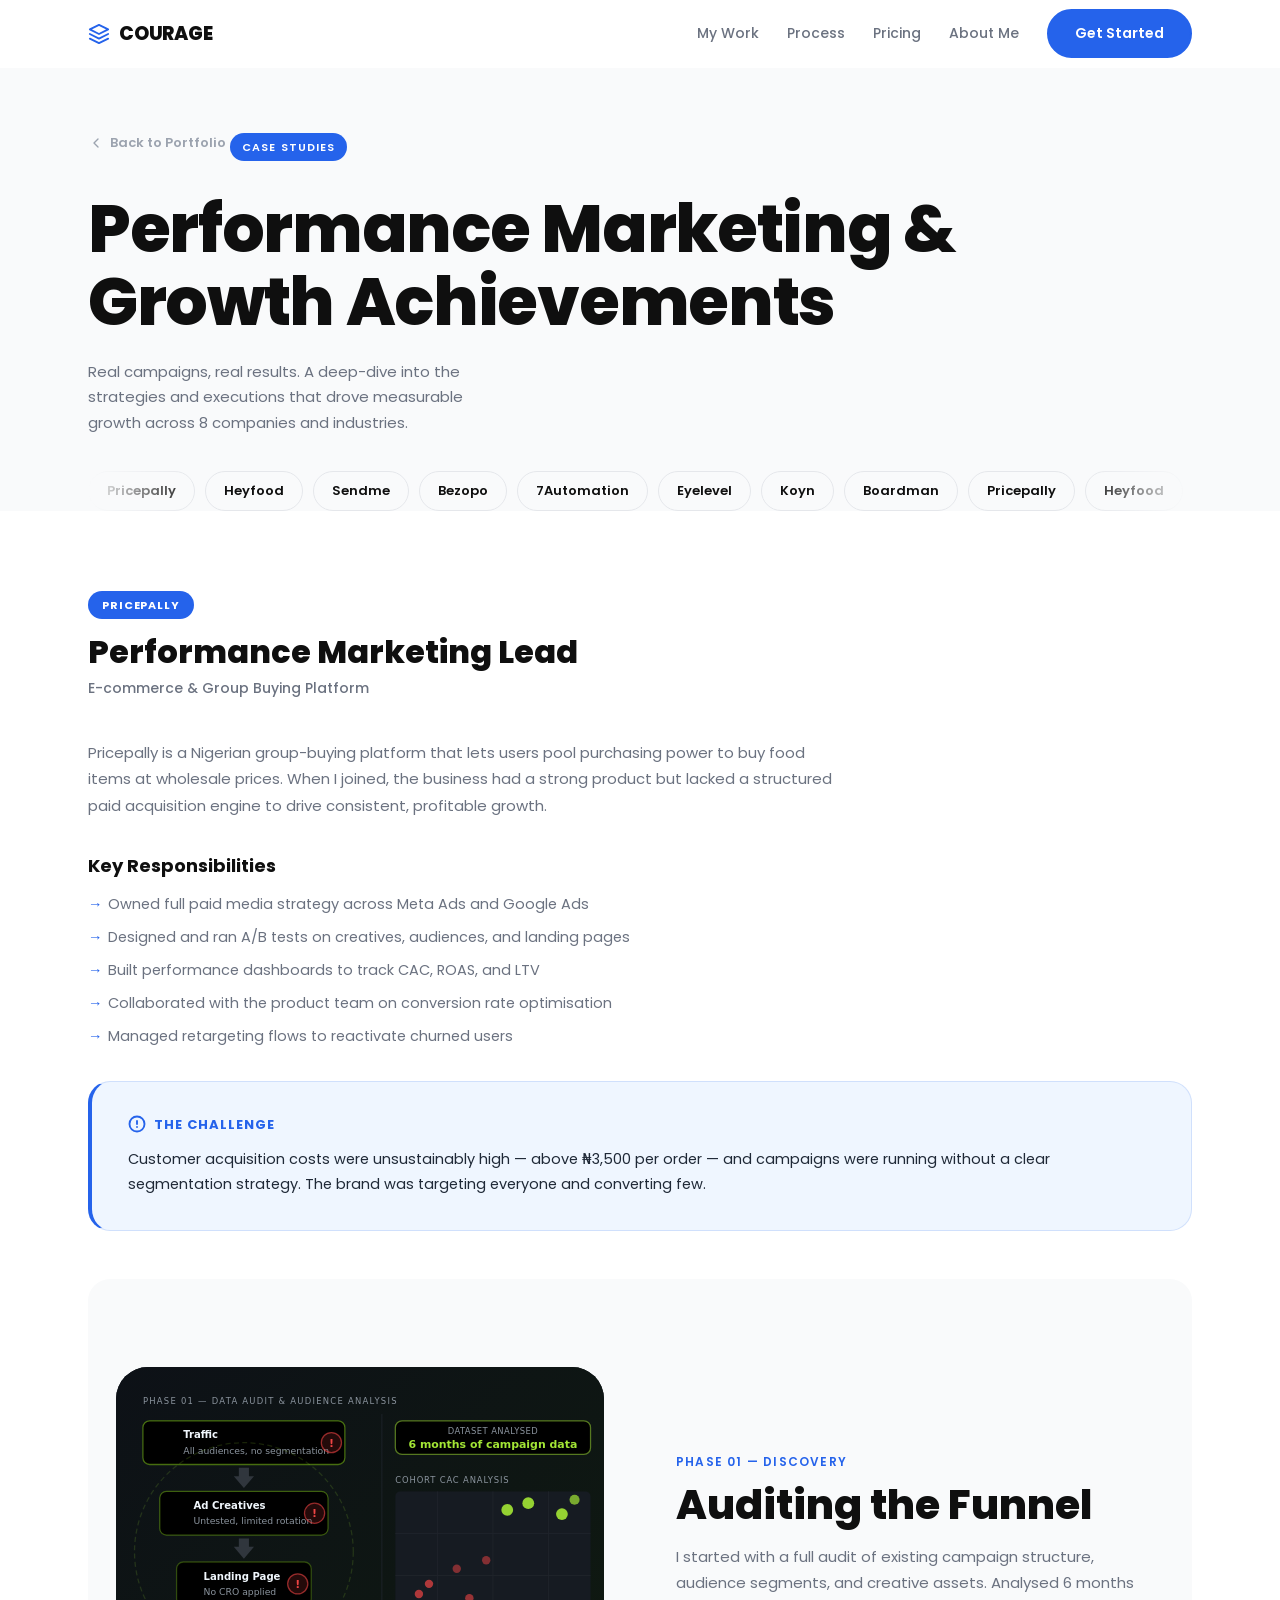
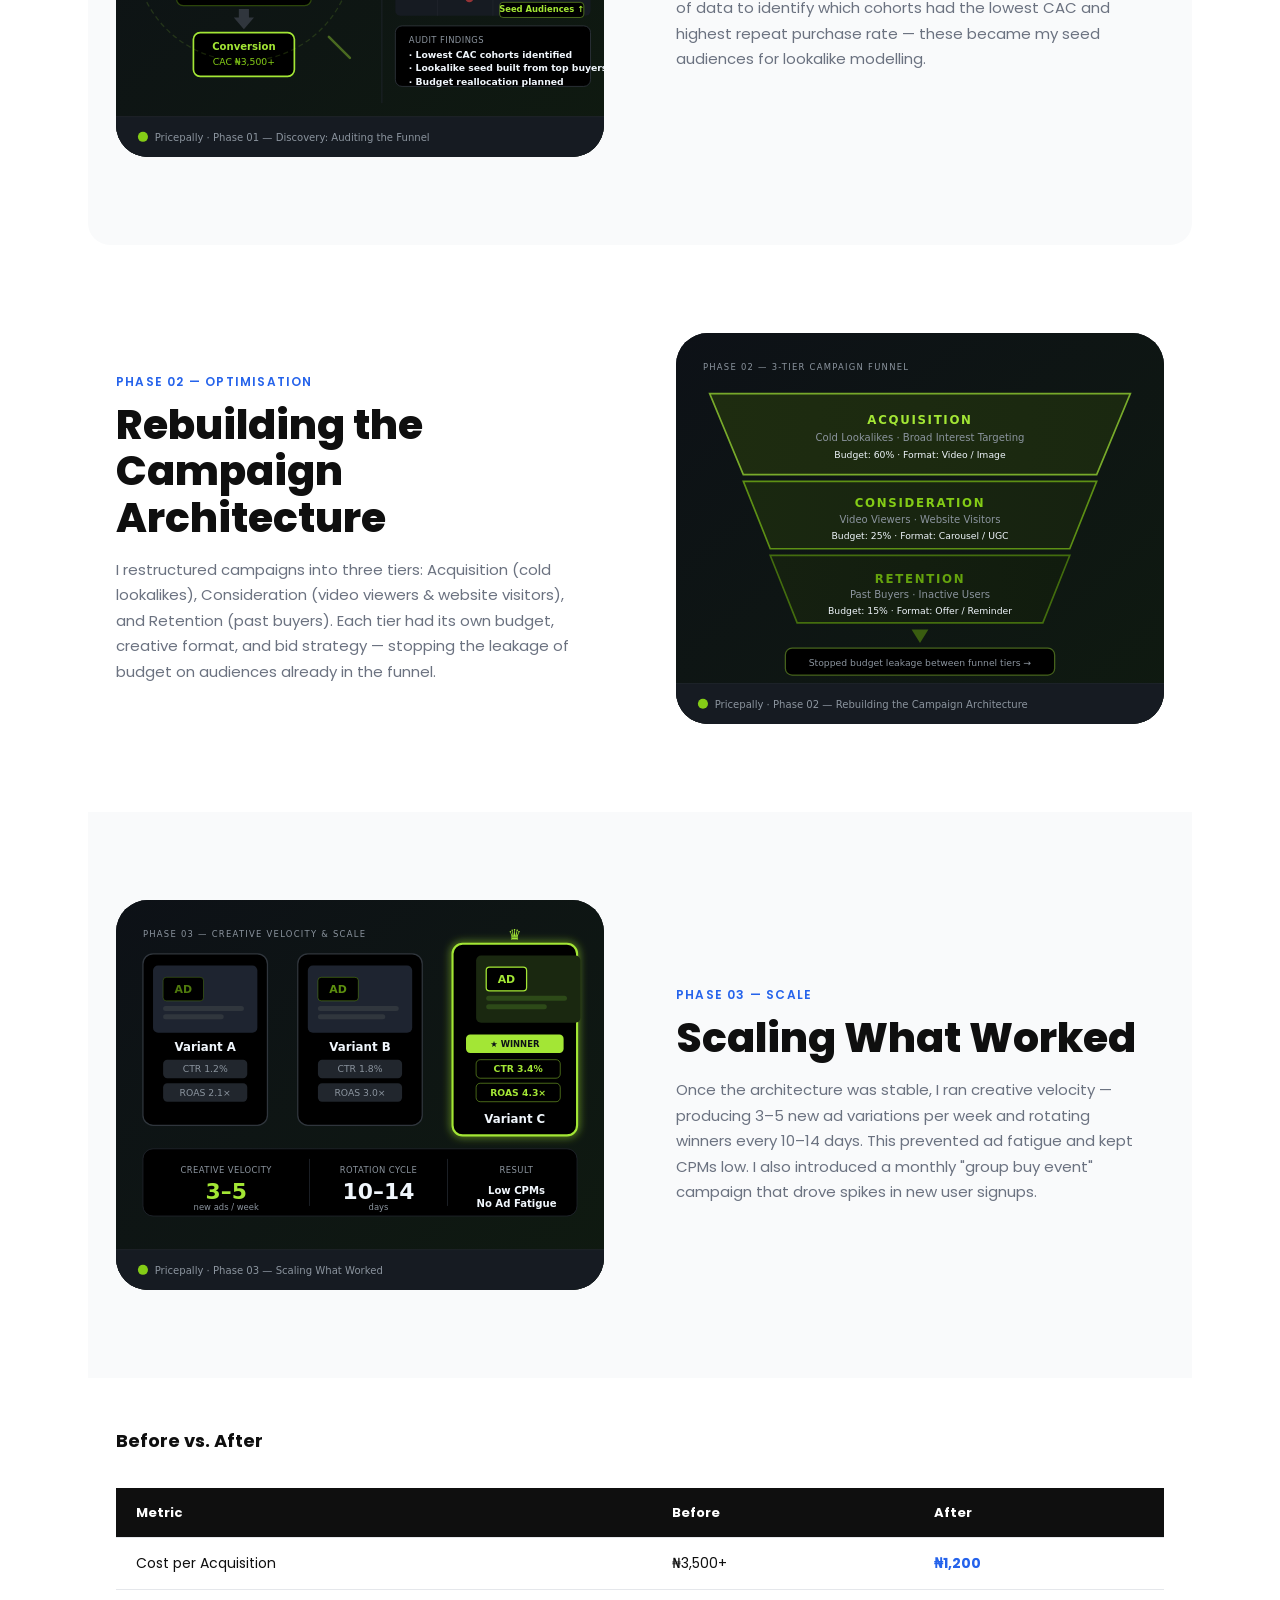
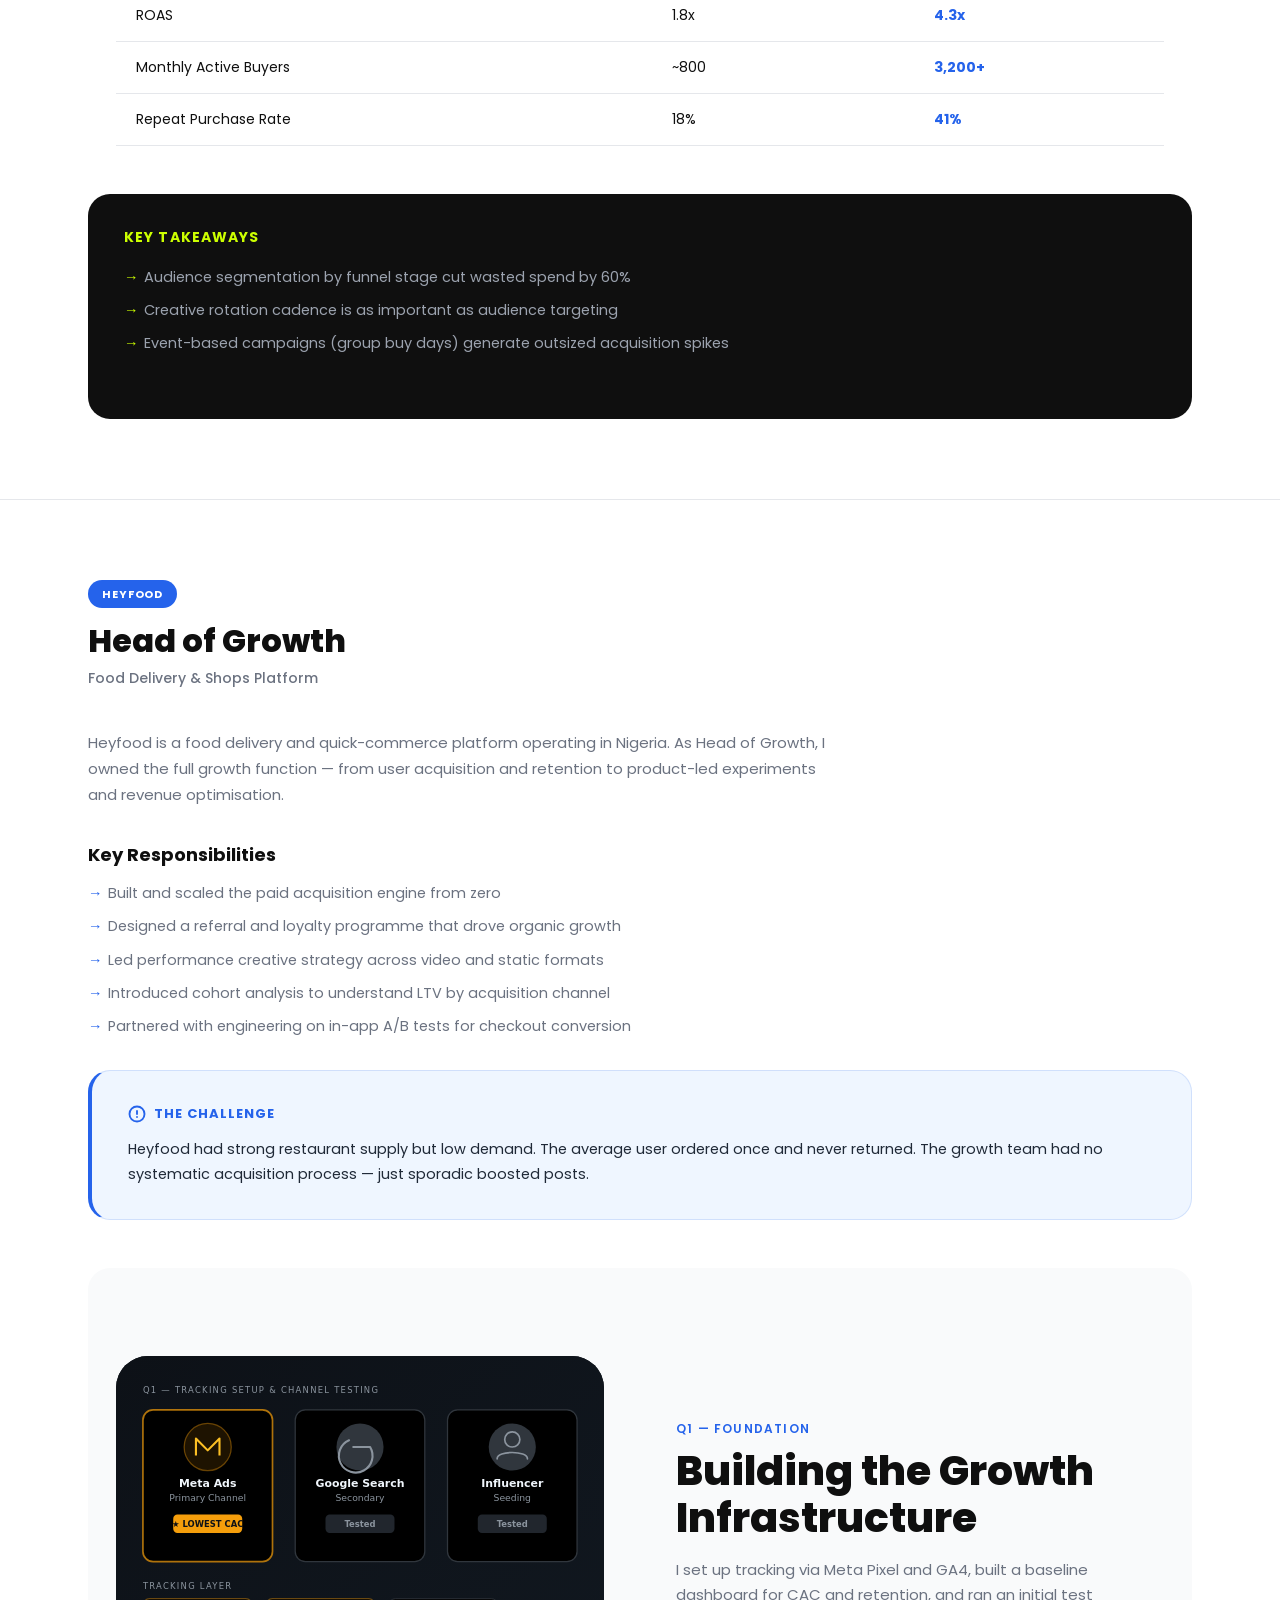
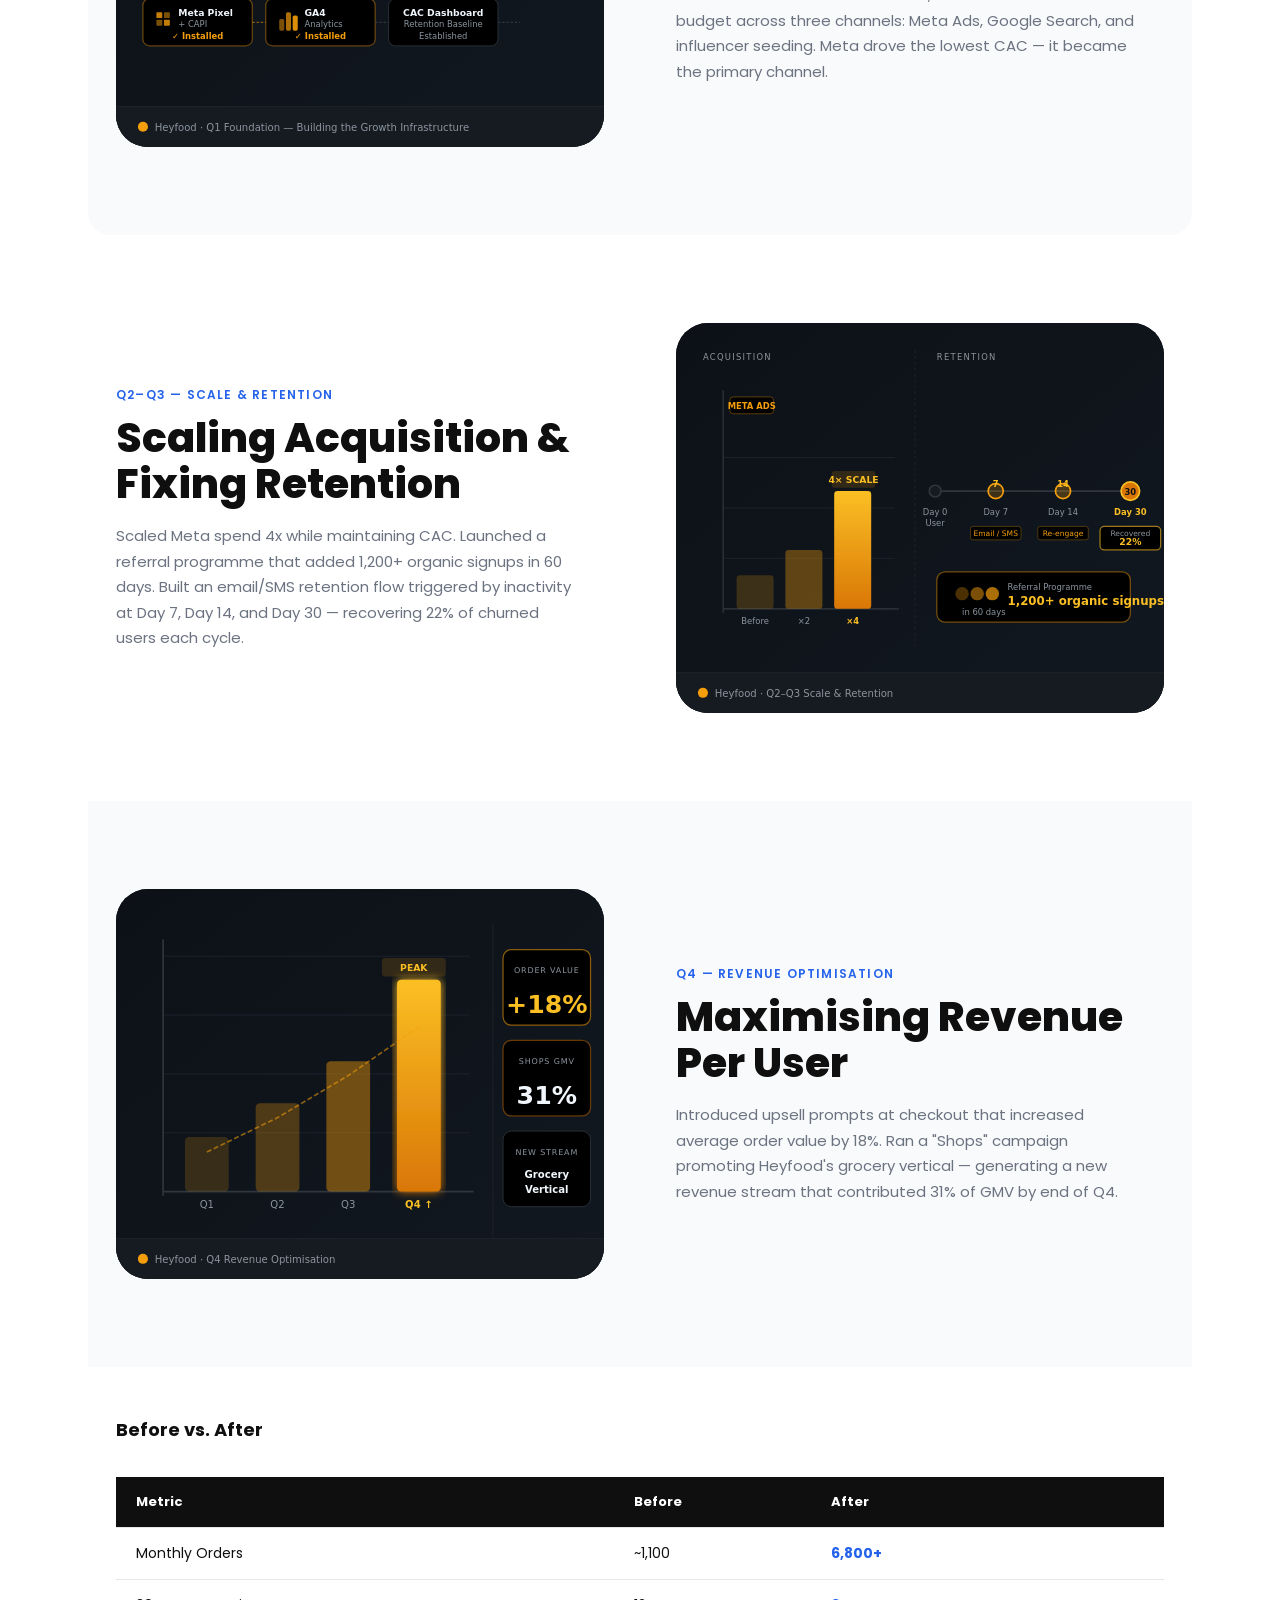
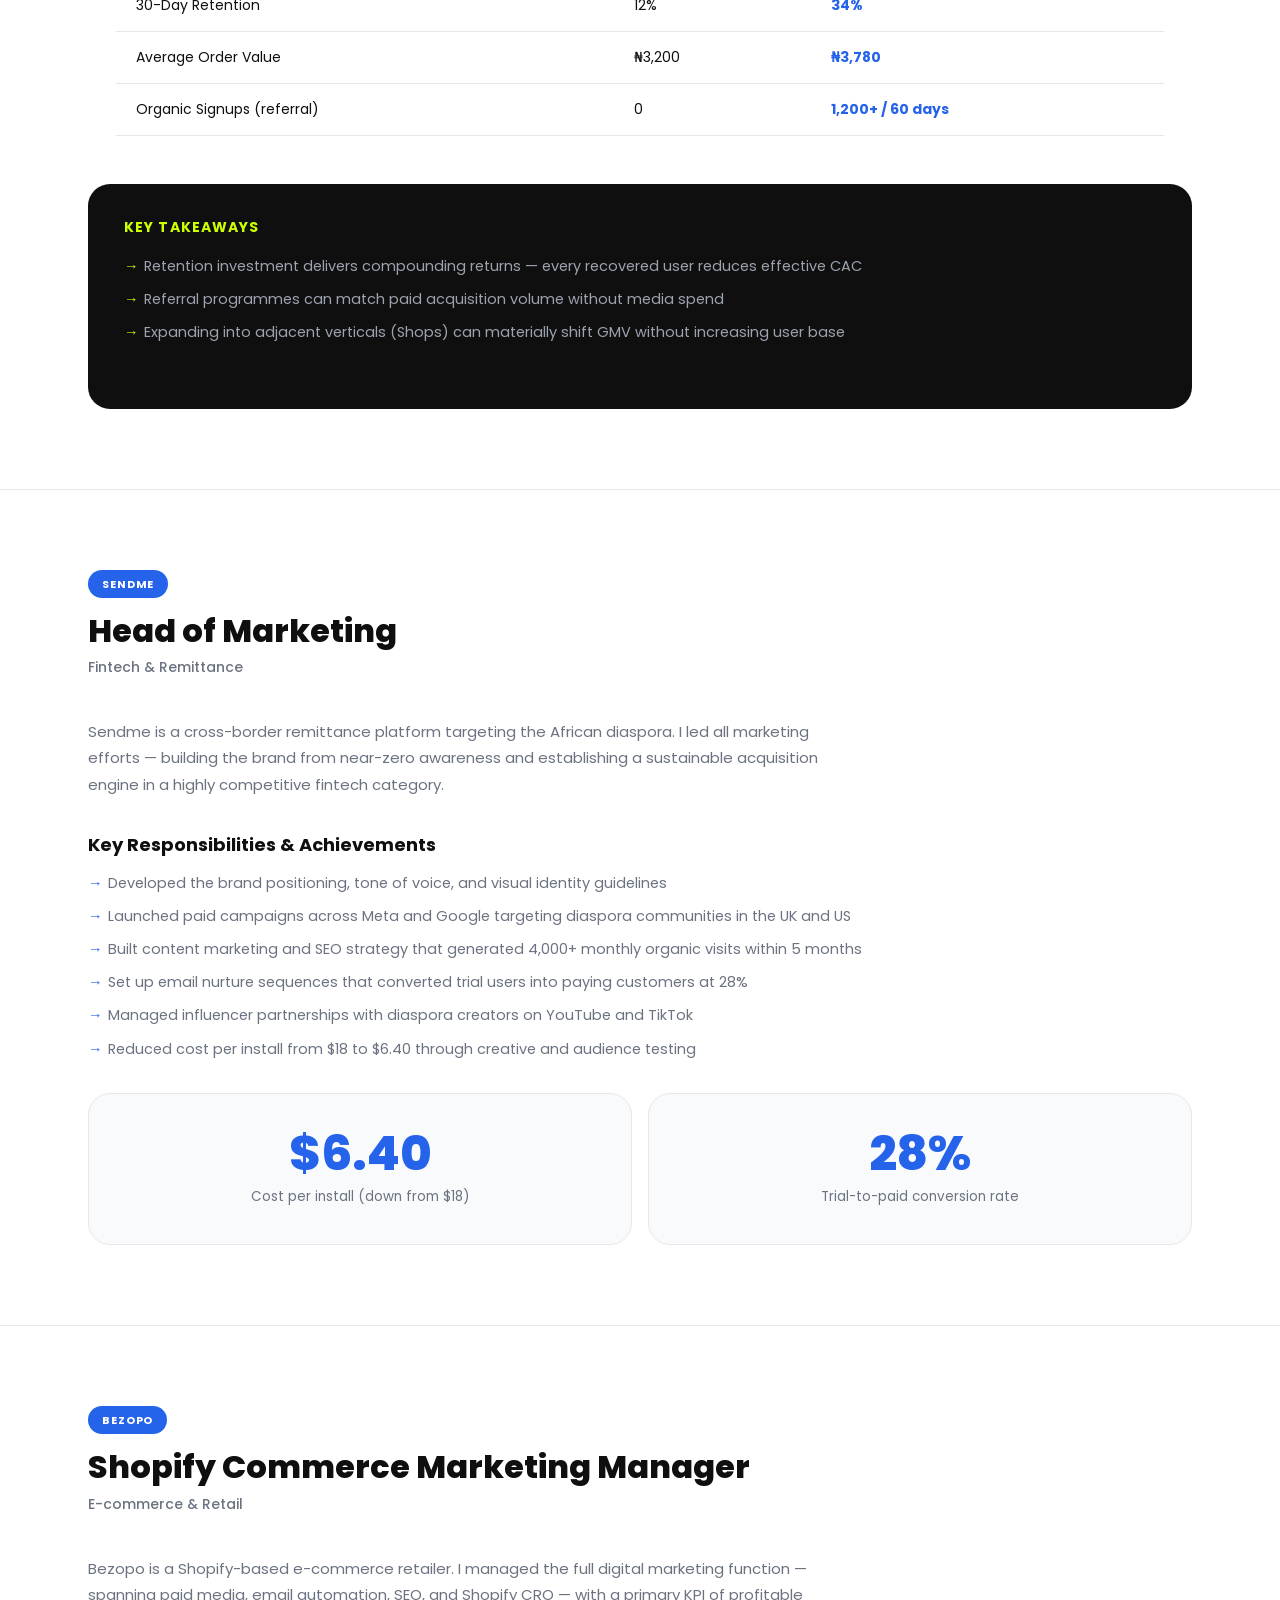
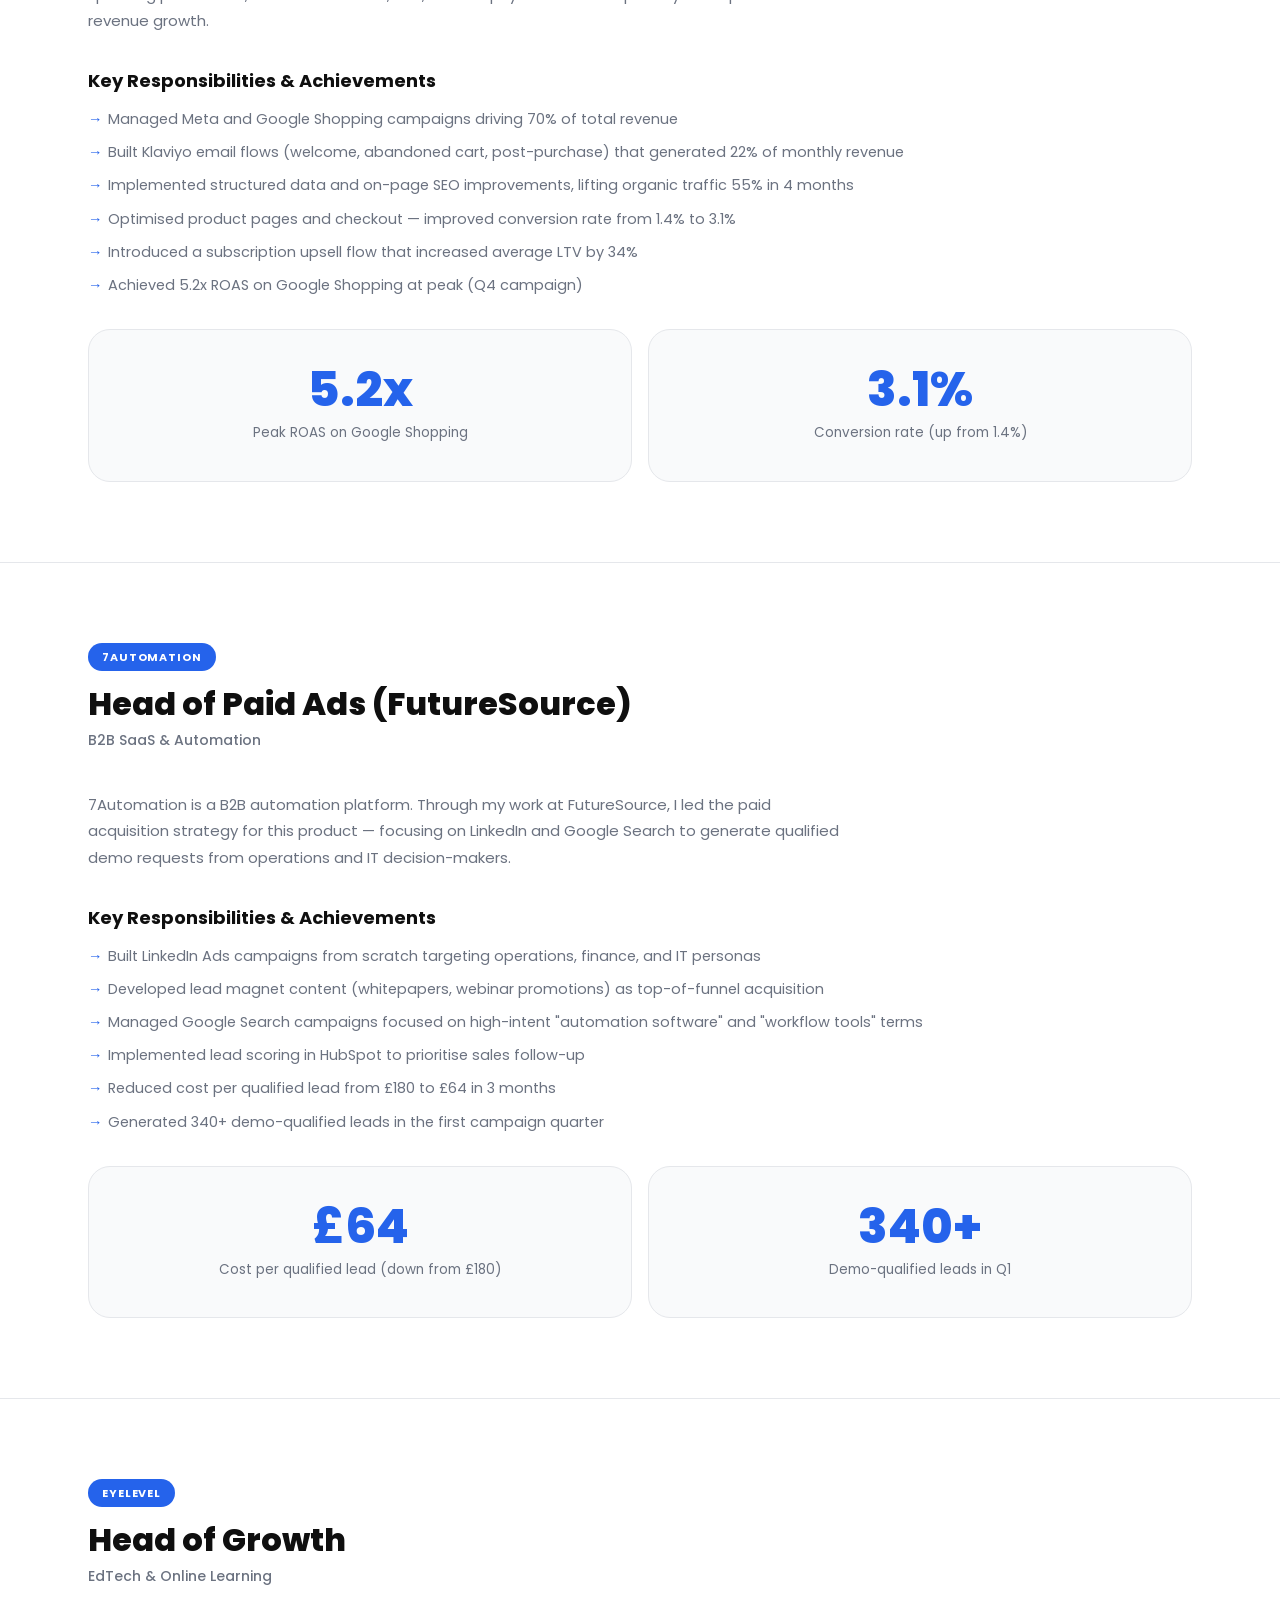
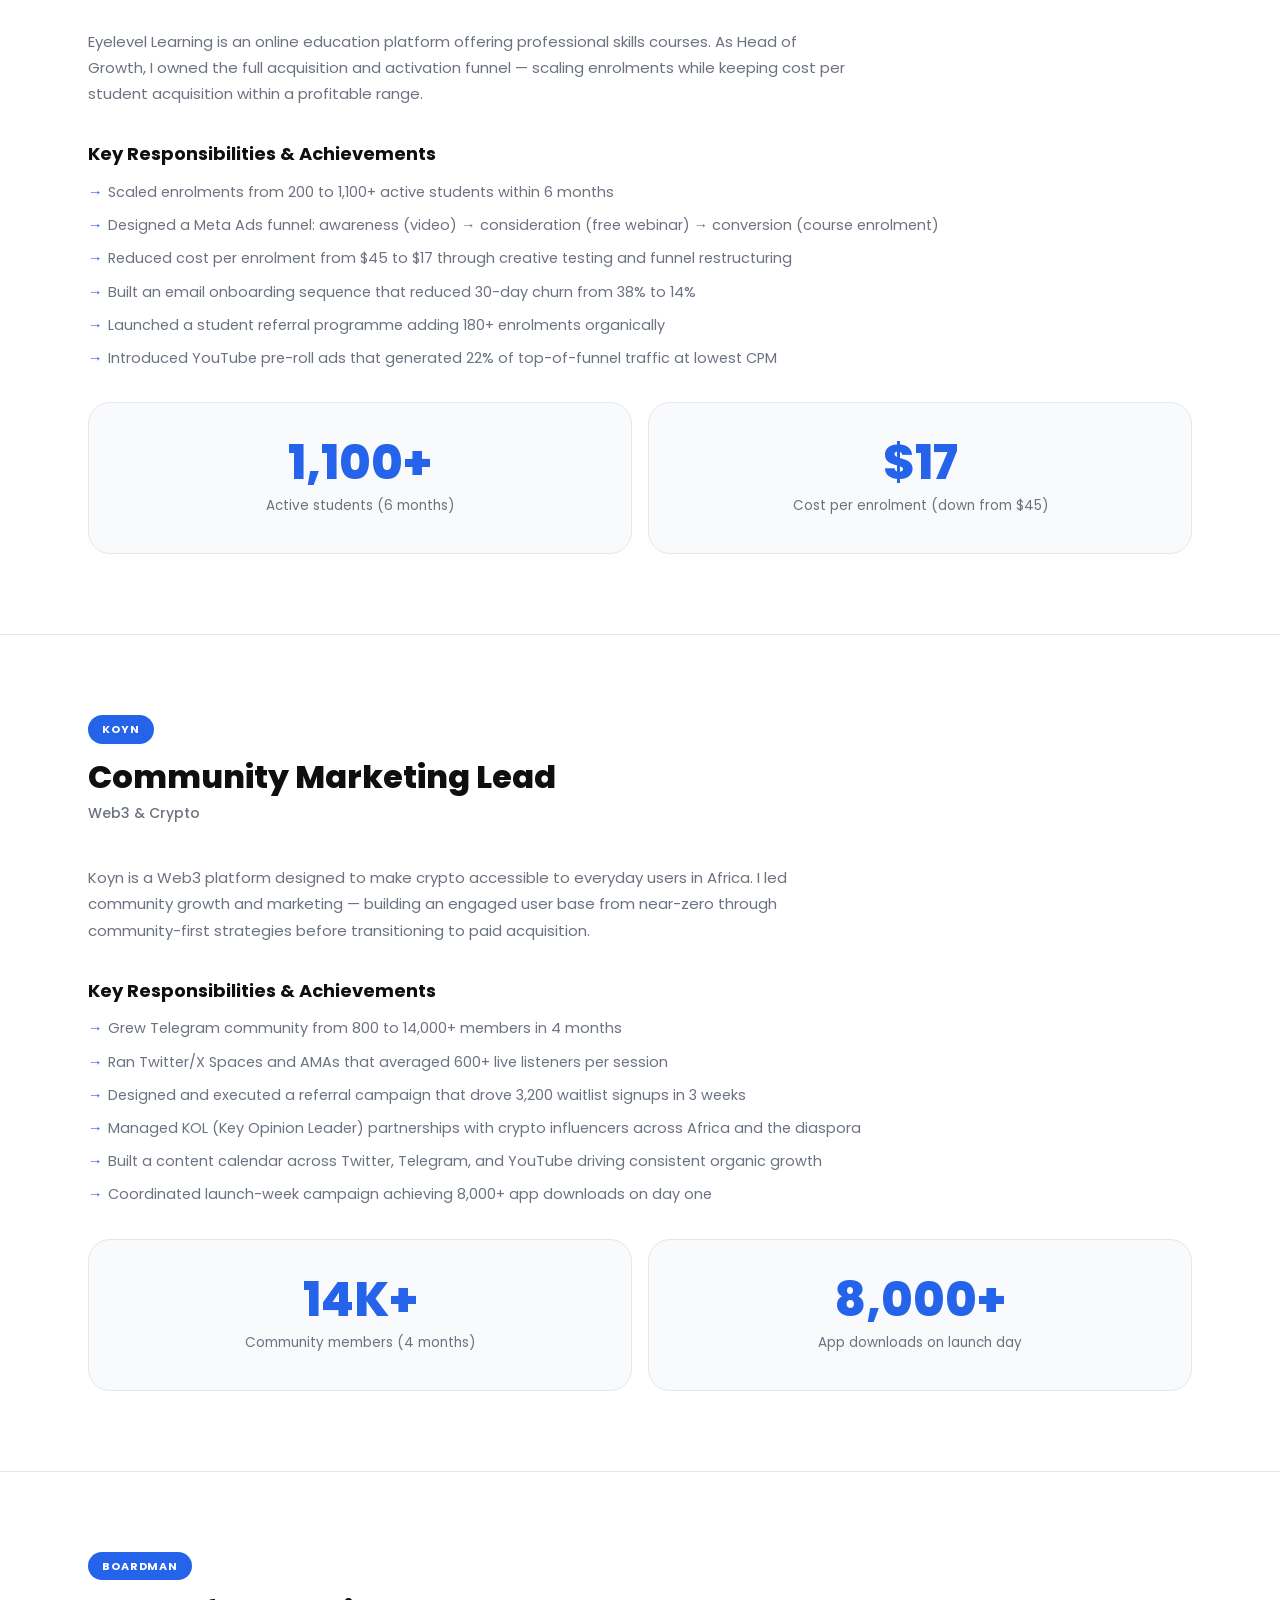
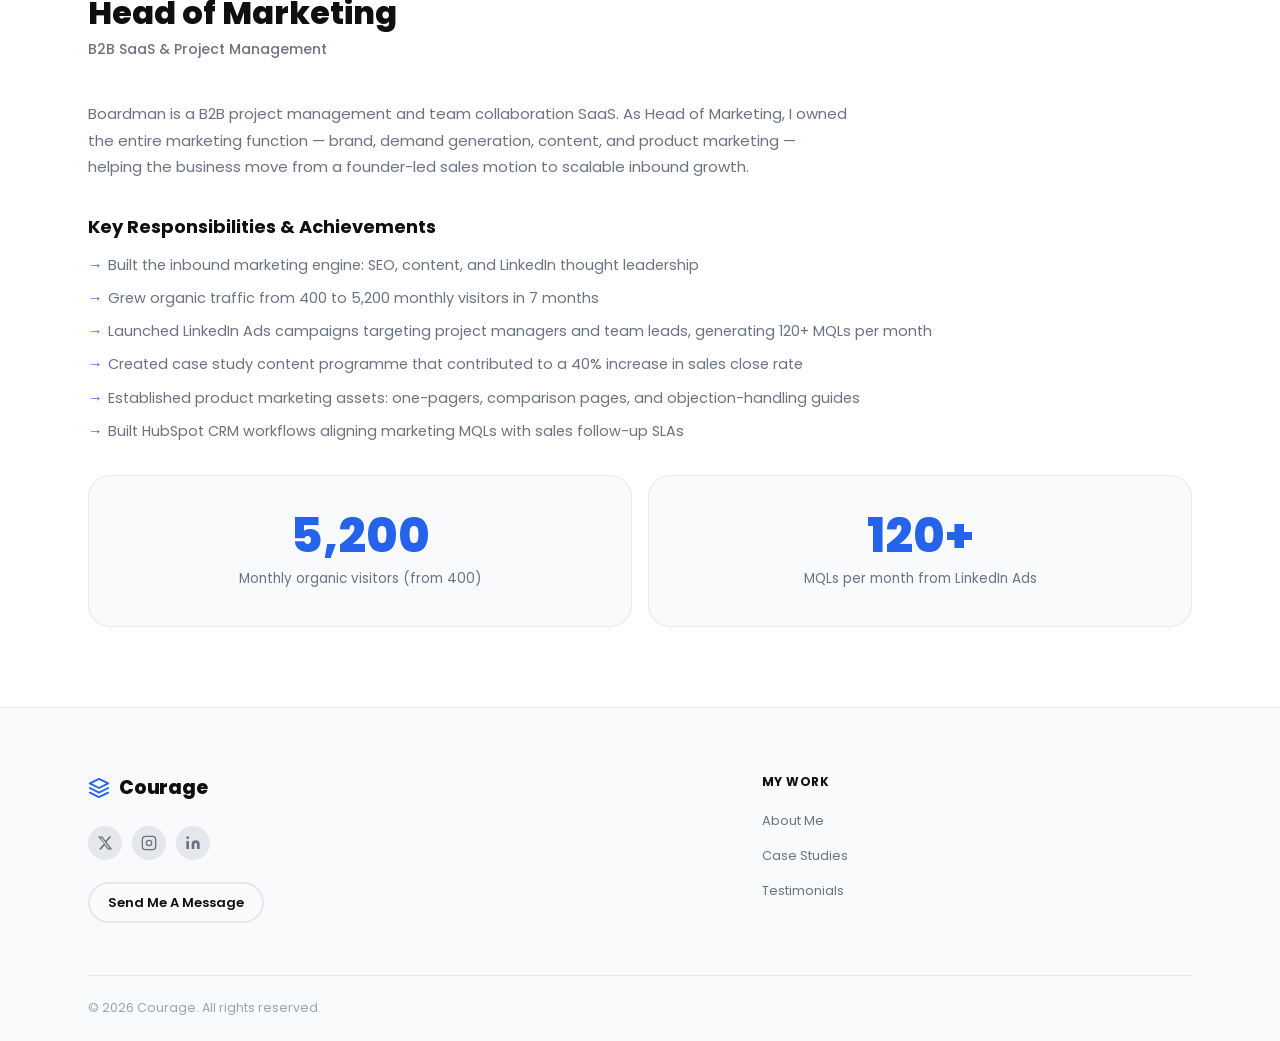
==== commit f1ec4c21: "Major portfolio update: mobile responsiveness, animations, and case study improvements - Full mobile" ====
--- a/case-study.html
+++ b/case-study.html
@@ -3,8 +3,8 @@
 <head>
   <meta charset="UTF-8" />
   <meta name="viewport" content="width=device-width, initial-scale=1.0" />
-  <meta name="description" content="Coca-Cola Digital Campaign — Case Study by Embrace. See how we drove a 312% increase in digital engagement." />
-  <title>Case Study — Coca-Cola | Embrace</title>
+  <meta name="description" content="Performance Marketing Case Studies by Courage — real campaigns, real results across Pricepally, Heyfood, Koyn, Sendme and more." />
+  <title>Case Studies | Courage</title>
   <link rel="preconnect" href="https://fonts.googleapis.com" />
   <link rel="preconnect" href="https://fonts.gstatic.com" crossorigin />
   <link href="https://fonts.googleapis.com/css2?family=Poppins:wght@300;400;500;600;700;800&display=swap" rel="stylesheet" />
@@ -33,172 +33,468 @@
   </nav>
 
   <!-- ===================== CASE STUDY HERO ===================== -->
-  <section class="cs-hero" aria-label="Case study hero">
-    <div class="container cs-hero__inner">
+  <section class="cs-hero" aria-label="Case studies hero">
+    <div class="container">
       <div class="cs-hero__text reveal">
         <a href="index.html#work" class="cs-back-link">
           <svg width="16" height="16" viewBox="0 0 24 24" fill="none" stroke="currentColor" stroke-width="2" stroke-linecap="round" stroke-linejoin="round" aria-hidden="true"><polyline points="15 18 9 12 15 6"/></svg>
           Back to Portfolio
         </a>
-        <span class="cs-hero__label">Digital Campaign</span>
-        <h1 class="cs-hero__title">Coca-Cola: Refresh the World</h1>
-        <p class="cs-hero__sub">A full-funnel digital campaign that repositioned Coca-Cola's brand voice for Gen Z audiences across 8 markets — driving engagement, community, and measurable growth.</p>
-        <div class="cs-hero__meta">
-          <div class="cs-meta-item">
-            <span>Client</span>
-            <span>Coca-Cola</span>
-          </div>
-          <div class="cs-meta-item">
-            <span>Industry</span>
-            <span>FMCG / Beverage</span>
-          </div>
-          <div class="cs-meta-item">
-            <span>Year</span>
-            <span>2024</span>
-          </div>
-          <div class="cs-meta-item">
-            <span>Services</span>
-            <span>Strategy · Digital · Creative</span>
-          </div>
-        </div>
-      </div>
-      <div class="cs-hero__cover reveal reveal--delay-1">
-        <img src="https://picsum.photos/id/26/600/450" alt="Coca-Cola campaign cover" loading="lazy" />
-      </div>
-    </div>
-  </section>
-
-  <!-- ===================== OVERVIEW ===================== -->
-  <section class="cs-overview" aria-label="Project overview">
-    <div class="container">
-      <div class="section-header reveal">
-        <p class="section-label">Overview</p>
-        <h2 class="section-heading">Challenge, Solution & Result</h2>
-      </div>
-      <div class="cs-overview__grid">
-        <div class="cs-block reveal">
-          <div class="cs-block__icon" aria-hidden="true">
-            <svg width="20" height="20" viewBox="0 0 24 24" fill="none" stroke="currentColor" stroke-width="2"><circle cx="12" cy="12" r="10"/><line x1="12" y1="8" x2="12" y2="12"/><line x1="12" y1="16" x2="12.01" y2="16"/></svg>
-          </div>
-          <h3>The Challenge</h3>
-          <p>Coca-Cola's brand awareness among consumers aged 18–28 had declined significantly across digital channels. Engagement metrics were flat, content was perceived as outdated, and competitors were capturing the attention of the next generation.</p>
-        </div>
-        <div class="cs-block reveal reveal--delay-1">
-          <div class="cs-block__icon" aria-hidden="true">
-            <svg width="20" height="20" viewBox="0 0 24 24" fill="none" stroke="currentColor" stroke-width="2"><path d="M9.663 17h4.673M12 3v1m6.364 1.636-.707.707M21 12h-1M4 12H3m3.343-5.657-.707-.707m2.828 9.9a5 5 0 1 1 7.072 0l-.548.547A3.374 3.374 0 0 0 14 18.469V19a2 2 0 1 1-4 0v-.531c0-.895-.356-1.754-.988-2.386l-.548-.547z"/></svg>
-          </div>
-          <h3>My Solution</h3>
-          <p>I developed a "Refresh the World" integrated campaign — combining short-form video, creator partnerships, in-feed activations, and an interactive microsite that placed community storytelling at the centre of every touchpoint.</p>
-        </div>
-        <div class="cs-block reveal reveal--delay-2">
-          <div class="cs-block__icon" aria-hidden="true">
-            <svg width="20" height="20" viewBox="0 0 24 24" fill="none" stroke="currentColor" stroke-width="2"><polyline points="22 7 13.5 15.5 8.5 10.5 2 17"/><polyline points="16 7 22 7 22 13"/></svg>
-          </div>
-          <h3>The Result</h3>
-          <p>Within 90 days, digital engagement increased by 312%. Brand sentiment among 18–28 year-olds rose 44 points. The campaign earned 2.1 billion impressions organically and was shortlisted for three industry awards.</p>
-        </div>
-      </div>
-    </div>
-  </section>
-
-  <!-- ===================== PROCESS: DISCOVERY ===================== -->
-  <section class="cs-process" aria-label="Discovery phase">
-    <div class="container cs-process__inner">
-      <div class="cs-process__img reveal">
-        <img src="https://picsum.photos/id/0/580/440" alt="Research and discovery process" loading="lazy" />
-      </div>
-      <div class="cs-process__content reveal reveal--delay-1">
-        <p class="section-label">Phase 01 — Discovery</p>
-        <h2 class="section-heading">Understanding the Audience First</h2>
-        <p class="section-subtext">I began with a 3-week immersion: audience interviews, social listening across TikTok, Instagram and YouTube, competitor benchmarking, and an audit of Coca-Cola's existing creative library. This gave me a clear picture of perception gaps and untapped cultural territory. Every creative decision that followed was anchored in this research.</p>
-      </div>
-    </div>
-  </section>
-
-  <!-- ===================== PROCESS: STRATEGY ===================== -->
-  <section class="cs-process" aria-label="Strategy phase" style="background: var(--clr-white);">
-    <div class="container cs-process__inner cs-process__inner--rev">
-      <div class="cs-process__img reveal">
-        <img src="https://picsum.photos/id/20/580/440" alt="Strategy and planning" loading="lazy" />
-      </div>
-      <div class="cs-process__content reveal reveal--delay-1">
-        <p class="section-label">Phase 02 — Strategy</p>
-        <h2 class="section-heading">Building a Framework That Scales</h2>
-        <p class="section-subtext">From the insights, I developed a content framework built on three creative territories: Shared Joy, Unfiltered Moments, and Local Pride. Each territory had its own tone, format mix, and creator archetype, allowing me to localise effectively across 8 markets without losing brand cohesion.</p>
-      </div>
-    </div>
-  </section>
-
-  <!-- ===================== PROCESS: EXECUTION ===================== -->
-  <section class="cs-process" aria-label="Execution phase">
-    <div class="container cs-process__inner">
-      <div class="cs-process__img reveal">
-        <img src="https://picsum.photos/id/48/580/440" alt="Creative execution" loading="lazy" />
-      </div>
-      <div class="cs-process__content reveal reveal--delay-1">
-        <p class="section-label">Phase 03 — Execution</p>
-        <h2 class="section-heading">Creative at Speed and Quality</h2>
-        <p class="section-subtext">I delivered over 200 unique creative assets in 6 weeks — including 34 short-form videos, 80+ still assets, and a fully custom microsite. I partnered with 28 micro-creators in each market, running a real-time content optimisation loop that shifted budget toward top-performing formats every 72 hours.</p>
-      </div>
-    </div>
-  </section>
-
-  <!-- ===================== RESULTS ===================== -->
-  <section class="cs-results" aria-label="Campaign results">
-    <div class="container">
-      <div class="cs-results__intro reveal">
-        <p class="section-label">Outcomes</p>
-        <h2 class="section-heading">Numbers That Speak</h2>
-        <p style="font-size:15px; color:var(--clr-grey-500); line-height:1.7;">Every metric that mattered moved in the right direction. Here's what I achieved in the first 90 days of the campaign going live.</p>
-      </div>
-      <div class="cs-results__grid">
-        <div class="cs-result-card reveal">
-          <div class="cs-result-card__num">312%</div>
-          <p class="cs-result-card__label">Increase in digital engagement</p>
-        </div>
-        <div class="cs-result-card reveal reveal--delay-1">
-          <div class="cs-result-card__num">2.1B</div>
-          <p class="cs-result-card__label">Organic impressions earned</p>
-        </div>
-        <div class="cs-result-card reveal reveal--delay-2">
-          <div class="cs-result-card__num">+44</div>
-          <p class="cs-result-card__label">Brand sentiment points gained</p>
-        </div>
-        <div class="cs-result-card reveal reveal--delay-3">
-          <div class="cs-result-card__num">8</div>
-          <p class="cs-result-card__label">Markets activated in 90 days</p>
-        </div>
-      </div>
-    </div>
-  </section>
-
-  <!-- ===================== GALLERY ===================== -->
-  <section class="cs-gallery" aria-label="Project gallery">
-    <div class="container">
-      <div class="section-header reveal">
-        <p class="section-label">Deliverables</p>
-        <h2 class="section-heading">Selected Creative</h2>
-      </div>
-      <div class="cs-gallery__grid">
-        <div class="cs-gallery__main reveal">
-          <img src="https://picsum.photos/id/42/800/450" alt="Campaign hero visual" loading="lazy" />
-        </div>
-        <div class="cs-gallery__side reveal reveal--delay-1">
-          <img src="https://picsum.photos/id/60/380/270" alt="Social content" loading="lazy" />
-          <img src="https://picsum.photos/id/96/380/270" alt="Microsite design" loading="lazy" />
-        </div>
-      </div>
-    </div>
-  </section>
-
-  <!-- ===================== NEXT PROJECT ===================== -->
-  <section class="cs-next" aria-label="Next project">
-    <div class="container cs-next__inner">
-      <div class="reveal">
-        <p class="cs-next__label">Next Project</p>
-        <h2 class="cs-next__title">Nike — Marketing Strategy</h2>
-      </div>
-      <a href="case-study.html" class="btn btn--primary reveal reveal--delay-1">View Case Study →</a>
+        <span class="cs-hero__label">Case Studies</span>
+        <h1 class="cs-hero__title">Performance Marketing &amp; Growth Achievements</h1>
+        <p class="cs-hero__sub">Real campaigns, real results. A deep-dive into the strategies and executions that drove measurable growth across 8 companies and industries.</p>
+        <div class="cs-quicknav__track" aria-hidden="true">
+          <nav class="cs-quicknav" aria-label="Jump to case study">
+            <a href="#pricepally" class="cs-quicknav__btn">Pricepally</a>
+            <a href="#heyfood" class="cs-quicknav__btn">Heyfood</a>
+            <a href="#sendme" class="cs-quicknav__btn">Sendme</a>
+            <a href="#bezopo" class="cs-quicknav__btn">Bezopo</a>
+            <a href="#automation" class="cs-quicknav__btn">7Automation</a>
+            <a href="#eyelevel" class="cs-quicknav__btn">Eyelevel</a>
+            <a href="#koyn" class="cs-quicknav__btn">Koyn</a>
+            <a href="#boardman" class="cs-quicknav__btn">Boardman</a>
+            <!-- duplicate for seamless loop -->
+            <a href="#pricepally" class="cs-quicknav__btn">Pricepally</a>
+            <a href="#heyfood" class="cs-quicknav__btn">Heyfood</a>
+            <a href="#sendme" class="cs-quicknav__btn">Sendme</a>
+            <a href="#bezopo" class="cs-quicknav__btn">Bezopo</a>
+            <a href="#automation" class="cs-quicknav__btn">7Automation</a>
+            <a href="#eyelevel" class="cs-quicknav__btn">Eyelevel</a>
+            <a href="#koyn" class="cs-quicknav__btn">Koyn</a>
+            <a href="#boardman" class="cs-quicknav__btn">Boardman</a>
+          </nav>
+        </div>
+      </div>
+    </div>
+  </section>
+
+  <!-- ===================== PRICEPALLY ===================== -->
+  <section class="cs-section" id="pricepally" aria-label="Pricepally case study">
+    <div class="container">
+
+      <div class="cs-section-header reveal">
+        <span class="cs-company-badge">Pricepally</span>
+        <div>
+          <h2 class="cs-section-title">Performance Marketing Lead</h2>
+          <p class="cs-section-role">E-commerce &amp; Group Buying Platform</p>
+        </div>
+      </div>
+
+      <p class="cs-body-text reveal">Pricepally is a Nigerian group-buying platform that lets users pool purchasing power to buy food items at wholesale prices. When I joined, the business had a strong product but lacked a structured paid acquisition engine to drive consistent, profitable growth.</p>
+
+      <h3 class="cs-subheading reveal">Key Responsibilities</h3>
+      <ul class="cs-list reveal">
+        <li>Owned full paid media strategy across Meta Ads and Google Ads</li>
+        <li>Designed and ran A/B tests on creatives, audiences, and landing pages</li>
+        <li>Built performance dashboards to track CAC, ROAS, and LTV</li>
+        <li>Collaborated with the product team on conversion rate optimisation</li>
+        <li>Managed retargeting flows to reactivate churned users</li>
+      </ul>
+
+      <div class="cs-challenge-block reveal">
+        <h3>The Challenge</h3>
+        <p>Customer acquisition costs were unsustainably high — above ₦3,500 per order — and campaigns were running without a clear segmentation strategy. The brand was targeting everyone and converting few.</p>
+      </div>
+
+      <section class="cs-process" aria-label="Pricepally discovery phase" style="margin-top:48px; background:var(--clr-grey-50); border-radius:var(--r-lg);">
+        <div class="container cs-process__inner">
+          <div class="cs-process__img reveal">
+            <img src="assets/images/cs/auditing-funnel.svg" alt="Auditing the Funnel — campaign data analysis" loading="lazy" />
+          </div>
+          <div class="cs-process__content reveal reveal--delay-1">
+            <p class="section-label">Phase 01 — Discovery</p>
+            <h2 class="section-heading">Auditing the Funnel</h2>
+            <p class="section-subtext">I started with a full audit of existing campaign structure, audience segments, and creative assets. Analysed 6 months of data to identify which cohorts had the lowest CAC and highest repeat purchase rate — these became my seed audiences for lookalike modelling.</p>
+          </div>
+        </div>
+      </section>
+
+      <section class="cs-process" aria-label="Pricepally optimisation phase" style="background:var(--clr-white);">
+        <div class="container cs-process__inner cs-process__inner--rev">
+          <div class="cs-process__img reveal">
+            <img src="assets/images/cs/campaign-architecture.svg" alt="Rebuilding the Campaign Architecture — 3-tier funnel" loading="lazy" />
+          </div>
+          <div class="cs-process__content reveal reveal--delay-1">
+            <p class="section-label">Phase 02 — Optimisation</p>
+            <h2 class="section-heading">Rebuilding the Campaign Architecture</h2>
+            <p class="section-subtext">I restructured campaigns into three tiers: Acquisition (cold lookalikes), Consideration (video viewers &amp; website visitors), and Retention (past buyers). Each tier had its own budget, creative format, and bid strategy — stopping the leakage of budget on audiences already in the funnel.</p>
+          </div>
+        </div>
+      </section>
+
+      <section class="cs-process" aria-label="Pricepally scale phase">
+        <div class="container cs-process__inner">
+          <div class="cs-process__img reveal">
+            <img src="assets/images/cs/scaling-what-worked.svg" alt="Scaling What Worked — creative velocity and ad testing" loading="lazy" />
+          </div>
+          <div class="cs-process__content reveal reveal--delay-1">
+            <p class="section-label">Phase 03 — Scale</p>
+            <h2 class="section-heading">Scaling What Worked</h2>
+            <p class="section-subtext">Once the architecture was stable, I ran creative velocity — producing 3–5 new ad variations per week and rotating winners every 10–14 days. This prevented ad fatigue and kept CPMs low. I also introduced a monthly "group buy event" campaign that drove spikes in new user signups.</p>
+          </div>
+        </div>
+      </section>
+
+      <div class="container reveal" style="margin-top:48px;">
+        <h3 class="cs-subheading">Before vs. After</h3>
+        <table class="cs-results-table">
+          <thead>
+            <tr><th>Metric</th><th>Before</th><th>After</th></tr>
+          </thead>
+          <tbody>
+            <tr><td>Cost per Acquisition</td><td>₦3,500+</td><td class="after-col">₦1,200</td></tr>
+            <tr><td>ROAS</td><td>1.8x</td><td class="after-col">4.3x</td></tr>
+            <tr><td>Monthly Active Buyers</td><td>~800</td><td class="after-col">3,200+</td></tr>
+            <tr><td>Repeat Purchase Rate</td><td>18%</td><td class="after-col">41%</td></tr>
+          </tbody>
+        </table>
+      </div>
+
+      <div class="cs-takeaways reveal">
+        <h4>Key Takeaways</h4>
+        <ul class="cs-list">
+          <li>Audience segmentation by funnel stage cut wasted spend by 60%</li>
+          <li>Creative rotation cadence is as important as audience targeting</li>
+          <li>Event-based campaigns (group buy days) generate outsized acquisition spikes</li>
+        </ul>
+      </div>
+
+    </div>
+  </section>
+
+  <hr class="cs-divider" />
+
+  <!-- ===================== HEYFOOD ===================== -->
+  <section class="cs-section" id="heyfood" aria-label="Heyfood case study">
+    <div class="container">
+
+      <div class="cs-section-header reveal">
+        <span class="cs-company-badge">Heyfood</span>
+        <div>
+          <h2 class="cs-section-title">Head of Growth</h2>
+          <p class="cs-section-role">Food Delivery &amp; Shops Platform</p>
+        </div>
+      </div>
+
+      <p class="cs-body-text reveal">Heyfood is a food delivery and quick-commerce platform operating in Nigeria. As Head of Growth, I owned the full growth function — from user acquisition and retention to product-led experiments and revenue optimisation.</p>
+
+      <h3 class="cs-subheading reveal">Key Responsibilities</h3>
+      <ul class="cs-list reveal">
+        <li>Built and scaled the paid acquisition engine from zero</li>
+        <li>Designed a referral and loyalty programme that drove organic growth</li>
+        <li>Led performance creative strategy across video and static formats</li>
+        <li>Introduced cohort analysis to understand LTV by acquisition channel</li>
+        <li>Partnered with engineering on in-app A/B tests for checkout conversion</li>
+      </ul>
+
+      <div class="cs-challenge-block reveal">
+        <h3>The Challenge</h3>
+        <p>Heyfood had strong restaurant supply but low demand. The average user ordered once and never returned. The growth team had no systematic acquisition process — just sporadic boosted posts.</p>
+      </div>
+
+      <section class="cs-process" aria-label="Heyfood Q1" style="margin-top:48px; background:var(--clr-grey-50); border-radius:var(--r-lg);">
+        <div class="container cs-process__inner">
+          <div class="cs-process__img reveal">
+            <img src="assets/images/cs/growth-infrastructure.svg" alt="Building the Growth Infrastructure — tracking setup and channel testing" loading="lazy" />
+          </div>
+          <div class="cs-process__content reveal reveal--delay-1">
+            <p class="section-label">Q1 — Foundation</p>
+            <h2 class="section-heading">Building the Growth Infrastructure</h2>
+            <p class="section-subtext">I set up tracking via Meta Pixel and GA4, built a baseline dashboard for CAC and retention, and ran an initial test budget across three channels: Meta Ads, Google Search, and influencer seeding. Meta drove the lowest CAC — it became the primary channel.</p>
+          </div>
+        </div>
+      </section>
+
+      <section class="cs-process" aria-label="Heyfood Q2-Q3" style="background:var(--clr-white);">
+        <div class="container cs-process__inner cs-process__inner--rev">
+          <div class="cs-process__img reveal">
+            <img src="assets/images/cs/scaling-acquisition-retention.svg" alt="Scaling Acquisition and Fixing Retention — Meta 4x scale and retention flows" loading="lazy" />
+          </div>
+          <div class="cs-process__content reveal reveal--delay-1">
+            <p class="section-label">Q2–Q3 — Scale &amp; Retention</p>
+            <h2 class="section-heading">Scaling Acquisition &amp; Fixing Retention</h2>
+            <p class="section-subtext">Scaled Meta spend 4x while maintaining CAC. Launched a referral programme that added 1,200+ organic signups in 60 days. Built an email/SMS retention flow triggered by inactivity at Day 7, Day 14, and Day 30 — recovering 22% of churned users each cycle.</p>
+          </div>
+        </div>
+      </section>
+
+      <section class="cs-process" aria-label="Heyfood Q4">
+        <div class="container cs-process__inner">
+          <div class="cs-process__img reveal">
+            <img src="assets/images/cs/revenue-per-user.svg" alt="Maximising Revenue Per User — Q4 AOV and Shops GMV growth" loading="lazy" />
+          </div>
+          <div class="cs-process__content reveal reveal--delay-1">
+            <p class="section-label">Q4 — Revenue Optimisation</p>
+            <h2 class="section-heading">Maximising Revenue Per User</h2>
+            <p class="section-subtext">Introduced upsell prompts at checkout that increased average order value by 18%. Ran a "Shops" campaign promoting Heyfood's grocery vertical — generating a new revenue stream that contributed 31% of GMV by end of Q4.</p>
+          </div>
+        </div>
+      </section>
+
+      <div class="container reveal" style="margin-top:48px;">
+        <h3 class="cs-subheading">Before vs. After</h3>
+        <table class="cs-results-table">
+          <thead>
+            <tr><th>Metric</th><th>Before</th><th>After</th></tr>
+          </thead>
+          <tbody>
+            <tr><td>Monthly Orders</td><td>~1,100</td><td class="after-col">6,800+</td></tr>
+            <tr><td>30-Day Retention</td><td>12%</td><td class="after-col">34%</td></tr>
+            <tr><td>Average Order Value</td><td>₦3,200</td><td class="after-col">₦3,780</td></tr>
+            <tr><td>Organic Signups (referral)</td><td>0</td><td class="after-col">1,200+ / 60 days</td></tr>
+          </tbody>
+        </table>
+      </div>
+
+      <div class="cs-takeaways reveal">
+        <h4>Key Takeaways</h4>
+        <ul class="cs-list">
+          <li>Retention investment delivers compounding returns — every recovered user reduces effective CAC</li>
+          <li>Referral programmes can match paid acquisition volume without media spend</li>
+          <li>Expanding into adjacent verticals (Shops) can materially shift GMV without increasing user base</li>
+        </ul>
+      </div>
+
+    </div>
+  </section>
+
+  <hr class="cs-divider" />
+
+  <!-- ===================== SENDME ===================== -->
+  <section class="cs-section" id="sendme" aria-label="Sendme case study">
+    <div class="container">
+
+      <div class="cs-section-header reveal">
+        <span class="cs-company-badge">Sendme</span>
+        <div>
+          <h2 class="cs-section-title">Head of Marketing</h2>
+          <p class="cs-section-role">Fintech &amp; Remittance</p>
+        </div>
+      </div>
+
+      <p class="cs-body-text reveal">Sendme is a cross-border remittance platform targeting the African diaspora. I led all marketing efforts — building the brand from near-zero awareness and establishing a sustainable acquisition engine in a highly competitive fintech category.</p>
+
+      <h3 class="cs-subheading reveal">Key Responsibilities &amp; Achievements</h3>
+      <ul class="cs-list reveal">
+        <li>Developed the brand positioning, tone of voice, and visual identity guidelines</li>
+        <li>Launched paid campaigns across Meta and Google targeting diaspora communities in the UK and US</li>
+        <li>Built content marketing and SEO strategy that generated 4,000+ monthly organic visits within 5 months</li>
+        <li>Set up email nurture sequences that converted trial users into paying customers at 28%</li>
+        <li>Managed influencer partnerships with diaspora creators on YouTube and TikTok</li>
+        <li>Reduced cost per install from $18 to $6.40 through creative and audience testing</li>
+      </ul>
+
+      <div class="cs-mini-results reveal">
+        <div class="cs-result-card">
+          <div class="cs-result-card__num">$6.40</div>
+          <p class="cs-result-card__label">Cost per install (down from $18)</p>
+        </div>
+        <div class="cs-result-card">
+          <div class="cs-result-card__num">28%</div>
+          <p class="cs-result-card__label">Trial-to-paid conversion rate</p>
+        </div>
+      </div>
+
+    </div>
+  </section>
+
+  <hr class="cs-divider" />
+
+  <!-- ===================== BEZOPO ===================== -->
+  <section class="cs-section" id="bezopo" aria-label="Bezopo case study">
+    <div class="container">
+
+      <div class="cs-section-header reveal">
+        <span class="cs-company-badge">Bezopo</span>
+        <div>
+          <h2 class="cs-section-title">Shopify Commerce Marketing Manager</h2>
+          <p class="cs-section-role">E-commerce &amp; Retail</p>
+        </div>
+      </div>
+
+      <p class="cs-body-text reveal">Bezopo is a Shopify-based e-commerce retailer. I managed the full digital marketing function — spanning paid media, email automation, SEO, and Shopify CRO — with a primary KPI of profitable revenue growth.</p>
+
+      <h3 class="cs-subheading reveal">Key Responsibilities &amp; Achievements</h3>
+      <ul class="cs-list reveal">
+        <li>Managed Meta and Google Shopping campaigns driving 70% of total revenue</li>
+        <li>Built Klaviyo email flows (welcome, abandoned cart, post-purchase) that generated 22% of monthly revenue</li>
+        <li>Implemented structured data and on-page SEO improvements, lifting organic traffic 55% in 4 months</li>
+        <li>Optimised product pages and checkout — improved conversion rate from 1.4% to 3.1%</li>
+        <li>Introduced a subscription upsell flow that increased average LTV by 34%</li>
+        <li>Achieved 5.2x ROAS on Google Shopping at peak (Q4 campaign)</li>
+      </ul>
+
+      <div class="cs-mini-results reveal">
+        <div class="cs-result-card">
+          <div class="cs-result-card__num">5.2x</div>
+          <p class="cs-result-card__label">Peak ROAS on Google Shopping</p>
+        </div>
+        <div class="cs-result-card">
+          <div class="cs-result-card__num">3.1%</div>
+          <p class="cs-result-card__label">Conversion rate (up from 1.4%)</p>
+        </div>
+      </div>
+
+    </div>
+  </section>
+
+  <hr class="cs-divider" />
+
+  <!-- ===================== 7AUTOMATION ===================== -->
+  <section class="cs-section" id="automation" aria-label="7Automation case study">
+    <div class="container">
+
+      <div class="cs-section-header reveal">
+        <span class="cs-company-badge">7Automation</span>
+        <div>
+          <h2 class="cs-section-title">Head of Paid Ads (FutureSource)</h2>
+          <p class="cs-section-role">B2B SaaS &amp; Automation</p>
+        </div>
+      </div>
+
+      <p class="cs-body-text reveal">7Automation is a B2B automation platform. Through my work at FutureSource, I led the paid acquisition strategy for this product — focusing on LinkedIn and Google Search to generate qualified demo requests from operations and IT decision-makers.</p>
+
+      <h3 class="cs-subheading reveal">Key Responsibilities &amp; Achievements</h3>
+      <ul class="cs-list reveal">
+        <li>Built LinkedIn Ads campaigns from scratch targeting operations, finance, and IT personas</li>
+        <li>Developed lead magnet content (whitepapers, webinar promotions) as top-of-funnel acquisition</li>
+        <li>Managed Google Search campaigns focused on high-intent "automation software" and "workflow tools" terms</li>
+        <li>Implemented lead scoring in HubSpot to prioritise sales follow-up</li>
+        <li>Reduced cost per qualified lead from £180 to £64 in 3 months</li>
+        <li>Generated 340+ demo-qualified leads in the first campaign quarter</li>
+      </ul>
+
+      <div class="cs-mini-results reveal">
+        <div class="cs-result-card">
+          <div class="cs-result-card__num">£64</div>
+          <p class="cs-result-card__label">Cost per qualified lead (down from £180)</p>
+        </div>
+        <div class="cs-result-card">
+          <div class="cs-result-card__num">340+</div>
+          <p class="cs-result-card__label">Demo-qualified leads in Q1</p>
+        </div>
+      </div>
+
+    </div>
+  </section>
+
+  <hr class="cs-divider" />
+
+  <!-- ===================== EYELEVEL ===================== -->
+  <section class="cs-section" id="eyelevel" aria-label="Eyelevel Learning case study">
+    <div class="container">
+
+      <div class="cs-section-header reveal">
+        <span class="cs-company-badge">Eyelevel</span>
+        <div>
+          <h2 class="cs-section-title">Head of Growth</h2>
+          <p class="cs-section-role">EdTech &amp; Online Learning</p>
+        </div>
+      </div>
+
+      <p class="cs-body-text reveal">Eyelevel Learning is an online education platform offering professional skills courses. As Head of Growth, I owned the full acquisition and activation funnel — scaling enrolments while keeping cost per student acquisition within a profitable range.</p>
+
+      <h3 class="cs-subheading reveal">Key Responsibilities &amp; Achievements</h3>
+      <ul class="cs-list reveal">
+        <li>Scaled enrolments from 200 to 1,100+ active students within 6 months</li>
+        <li>Designed a Meta Ads funnel: awareness (video) → consideration (free webinar) → conversion (course enrolment)</li>
+        <li>Reduced cost per enrolment from $45 to $17 through creative testing and funnel restructuring</li>
+        <li>Built an email onboarding sequence that reduced 30-day churn from 38% to 14%</li>
+        <li>Launched a student referral programme adding 180+ enrolments organically</li>
+        <li>Introduced YouTube pre-roll ads that generated 22% of top-of-funnel traffic at lowest CPM</li>
+      </ul>
+
+      <div class="cs-mini-results reveal">
+        <div class="cs-result-card">
+          <div class="cs-result-card__num">1,100+</div>
+          <p class="cs-result-card__label">Active students (6 months)</p>
+        </div>
+        <div class="cs-result-card">
+          <div class="cs-result-card__num">$17</div>
+          <p class="cs-result-card__label">Cost per enrolment (down from $45)</p>
+        </div>
+      </div>
+
+    </div>
+  </section>
+
+  <hr class="cs-divider" />
+
+  <!-- ===================== KOYN ===================== -->
+  <section class="cs-section" id="koyn" aria-label="Koyn case study">
+    <div class="container">
+
+      <div class="cs-section-header reveal">
+        <span class="cs-company-badge">Koyn</span>
+        <div>
+          <h2 class="cs-section-title">Community Marketing Lead</h2>
+          <p class="cs-section-role">Web3 &amp; Crypto</p>
+        </div>
+      </div>
+
+      <p class="cs-body-text reveal">Koyn is a Web3 platform designed to make crypto accessible to everyday users in Africa. I led community growth and marketing — building an engaged user base from near-zero through community-first strategies before transitioning to paid acquisition.</p>
+
+      <h3 class="cs-subheading reveal">Key Responsibilities &amp; Achievements</h3>
+      <ul class="cs-list reveal">
+        <li>Grew Telegram community from 800 to 14,000+ members in 4 months</li>
+        <li>Ran Twitter/X Spaces and AMAs that averaged 600+ live listeners per session</li>
+        <li>Designed and executed a referral campaign that drove 3,200 waitlist signups in 3 weeks</li>
+        <li>Managed KOL (Key Opinion Leader) partnerships with crypto influencers across Africa and the diaspora</li>
+        <li>Built a content calendar across Twitter, Telegram, and YouTube driving consistent organic growth</li>
+        <li>Coordinated launch-week campaign achieving 8,000+ app downloads on day one</li>
+      </ul>
+
+      <div class="cs-mini-results reveal">
+        <div class="cs-result-card">
+          <div class="cs-result-card__num">14K+</div>
+          <p class="cs-result-card__label">Community members (4 months)</p>
+        </div>
+        <div class="cs-result-card">
+          <div class="cs-result-card__num">8,000+</div>
+          <p class="cs-result-card__label">App downloads on launch day</p>
+        </div>
+      </div>
+
+    </div>
+  </section>
+
+  <hr class="cs-divider" />
+
+  <!-- ===================== BOARDMAN ===================== -->
+  <section class="cs-section" id="boardman" aria-label="Boardman case study">
+    <div class="container">
+
+      <div class="cs-section-header reveal">
+        <span class="cs-company-badge">Boardman</span>
+        <div>
+          <h2 class="cs-section-title">Head of Marketing</h2>
+          <p class="cs-section-role">B2B SaaS &amp; Project Management</p>
+        </div>
+      </div>
+
+      <p class="cs-body-text reveal">Boardman is a B2B project management and team collaboration SaaS. As Head of Marketing, I owned the entire marketing function — brand, demand generation, content, and product marketing — helping the business move from a founder-led sales motion to scalable inbound growth.</p>
+
+      <h3 class="cs-subheading reveal">Key Responsibilities &amp; Achievements</h3>
+      <ul class="cs-list reveal">
+        <li>Built the inbound marketing engine: SEO, content, and LinkedIn thought leadership</li>
+        <li>Grew organic traffic from 400 to 5,200 monthly visitors in 7 months</li>
+        <li>Launched LinkedIn Ads campaigns targeting project managers and team leads, generating 120+ MQLs per month</li>
+        <li>Created case study content programme that contributed to a 40% increase in sales close rate</li>
+        <li>Established product marketing assets: one-pagers, comparison pages, and objection-handling guides</li>
+        <li>Built HubSpot CRM workflows aligning marketing MQLs with sales follow-up SLAs</li>
+      </ul>
+
+      <div class="cs-mini-results reveal">
+        <div class="cs-result-card">
+          <div class="cs-result-card__num">5,200</div>
+          <p class="cs-result-card__label">Monthly organic visitors (from 400)</p>
+        </div>
+        <div class="cs-result-card">
+          <div class="cs-result-card__num">120+</div>
+          <p class="cs-result-card__label">MQLs per month from LinkedIn Ads</p>
+        </div>
+      </div>
+
     </div>
   </section>
 
@@ -212,17 +508,17 @@
             Courage
           </a>
           <div class="footer__socials" aria-label="Social media links">
-            <a href="#" class="social-link" aria-label="Twitter / X">
+            <a href="https://x.com/courage_af?s=21" class="social-link" aria-label="Twitter / X" target="_blank" rel="noopener noreferrer">
               <svg width="16" height="16" viewBox="0 0 24 24" fill="currentColor" aria-hidden="true"><path d="M18.244 2.25h3.308l-7.227 8.26 8.502 11.24H16.17l-4.714-6.231-5.401 6.231H2.741l7.73-8.835L1.254 2.25H8.08l4.713 6.231zm-1.161 17.52h1.833L7.084 4.126H5.117z"/></svg>
             </a>
-            <a href="#" class="social-link" aria-label="Instagram">
+            <a href="https://www.instagram.com/courage_afemije/" class="social-link" aria-label="Instagram" target="_blank" rel="noopener noreferrer">
               <svg width="16" height="16" viewBox="0 0 24 24" fill="none" stroke="currentColor" stroke-width="2" aria-hidden="true"><rect x="2" y="2" width="20" height="20" rx="5"/><circle cx="12" cy="12" r="4"/><circle cx="17.5" cy="6.5" r="0.5" fill="currentColor" stroke="none"/></svg>
             </a>
-            <a href="#" class="social-link" aria-label="LinkedIn">
+            <a href="https://www.linkedin.com/in/courageafemije/" class="social-link" aria-label="LinkedIn" target="_blank" rel="noopener noreferrer">
               <svg width="16" height="16" viewBox="0 0 24 24" fill="currentColor" aria-hidden="true"><path d="M16 8a6 6 0 0 1 6 6v7h-4v-7a2 2 0 0 0-4 0v7h-4v-7a6 6 0 0 1 6-6zM2 9h4v12H2z"/><circle cx="4" cy="4" r="2"/></svg>
             </a>
           </div>
-          <a href="mailto:courageafemije1@gmail.com" class="btn btn--outline btn--sm">Send Me A Message</a>
+          <a href="mailto:afemijecourage@gmail.com" class="btn btn--outline btn--sm">Send Me A Message</a>
         </div>
         <nav class="footer__nav" aria-label="Footer navigation">
           <div class="footer__col">
--- a/assets/css/style.css
+++ b/assets/css/style.css
@@ -218,16 +218,20 @@
    -------------------------------------------------------- */
 .reveal {
   opacity: 0;
-  transform: translateY(28px);
-  transition: opacity 0.6s ease, transform 0.6s ease;
+  transform: translateY(28px) scale(0.97);
+  transition: opacity 0.6s ease, transform 0.6s cubic-bezier(0.34, 1.2, 0.64, 1);
+}
+.reveal.reveal--left {
+  transform: translateX(-52px) scale(0.97);
 }
 .reveal.revealed {
   opacity: 1;
-  transform: translateY(0);
+  transform: translateY(0) scale(1);
 }
 .reveal--delay-1 { transition-delay: 0.1s; }
 .reveal--delay-2 { transition-delay: 0.2s; }
 .reveal--delay-3 { transition-delay: 0.3s; }
+.reveal--delay-4 { transition-delay: 0.4s; }
 
 /* --------------------------------------------------------
    6. NAVIGATION
@@ -377,6 +381,23 @@
 .avatar--3 { width: 92px;  height: 118px; top: 10px; right: 285px; }
 .avatar--4 { width: 82px;  height: 106px; bottom: 80px; right: 120px; }
 
+.hero__profile-pill {
+  position: absolute;
+  inset: 0;
+  display: flex;
+  align-items: center;
+  justify-content: center;
+}
+.hero__profile-pill img {
+  width: 280px;
+  height: 360px;
+  object-fit: cover;
+  object-position: top center;
+  border-radius: 140px;
+  border: 5px solid var(--clr-white);
+  box-shadow: var(--sh-lg);
+}
+
 .avatar img { width: 100%; height: 100%; object-fit: cover; }
 
 .hero__float {
@@ -404,6 +425,12 @@
   bottom: 120px;
   right: 240px;
   animation-delay: 1s;
+  width: auto;
+  padding: 0 14px;
+  border-radius: var(--r-pill);
+  font-size: 14px;
+  letter-spacing: 2px;
+  gap: 0;
 }
 
 .hero__blob {
@@ -445,12 +472,24 @@
   margin-bottom: 28px;
 }
 
+.logos__track {
+  overflow: hidden;
+  mask-image: linear-gradient(to right, transparent 0%, #000 12%, #000 88%, transparent 100%);
+  -webkit-mask-image: linear-gradient(to right, transparent 0%, #000 12%, #000 88%, transparent 100%);
+}
+
 .logos__row {
   display: flex;
   align-items: center;
-  justify-content: space-between;
-  gap: 20px;
-  flex-wrap: wrap;
+  gap: 56px;
+  width: max-content;
+  animation: marquee 22s linear infinite;
+}
+.logos__row:hover { animation-play-state: paused; }
+
+@keyframes marquee {
+  0%   { transform: translateX(0); }
+  100% { transform: translateX(-50%); }
 }
 
 .logo-item {
@@ -459,6 +498,7 @@
   font-weight: 700;
   color: var(--clr-grey-400);
   letter-spacing: -0.02em;
+  white-space: nowrap;
   transition: color var(--ease);
   cursor: default;
   user-select: none;
@@ -604,8 +644,14 @@
   gap: 8px;
   justify-content: center;
   margin-bottom: 44px;
-  flex-wrap: wrap;
-}
+  overflow-x: auto;
+  scrollbar-width: none;
+  -ms-overflow-style: none;
+  padding-bottom: 4px;
+  mask-image: linear-gradient(to right, transparent 0%, #000 6%, #000 94%, transparent 100%);
+  -webkit-mask-image: linear-gradient(to right, transparent 0%, #000 6%, #000 94%, transparent 100%);
+}
+.portfolio__filters::-webkit-scrollbar { display: none; }
 
 .filter-btn {
   padding: 8px 20px;
@@ -615,6 +661,8 @@
   color: var(--clr-grey-500);
   border: 1.5px solid var(--clr-grey-200);
   background: var(--clr-white);
+  white-space: nowrap;
+  flex-shrink: 0;
   transition: background var(--ease), color var(--ease), border-color var(--ease);
 }
 .filter-btn:hover,
@@ -630,42 +678,67 @@
   gap: 22px;
 }
 
-.p-card { border-radius: var(--r-lg); overflow: hidden; }
-
+.p-card {
+  border-radius: var(--r-lg);
+  overflow: hidden;
+  aspect-ratio: 4 / 3;
+  position: relative;
+  transition: transform 0.28s cubic-bezier(0.4, 0, 0.2, 1),
+              box-shadow 0.28s cubic-bezier(0.4, 0, 0.2, 1);
+}
+.p-card:hover {
+  transform: translateY(-6px);
+  box-shadow: 0 20px 48px rgba(0,0,0,0.14);
+}
+
+.p-card__link {
+  display: block;
+  width: 100%;
+  height: 100%;
+  text-decoration: none;
+  color: inherit;
+  position: relative;
+}
+
+/* Thumb fills the entire card */
 .p-card__thumb {
-  position: relative;
+  position: absolute;
+  inset: 0;
   overflow: hidden;
-  border-radius: var(--r-lg);
-  aspect-ratio: 4 / 3;
 }
 
 .p-card__thumb img {
   width: 100%;
   height: 100%;
-  object-fit: cover;
+  object-fit: contain;
+  padding: 32px 32px 80px;
   transition: transform 0.55s ease;
 }
-.p-card__thumb:hover img { transform: scale(1.06); }
-
+.p-card:hover .p-card__thumb img { transform: scale(1.05); }
+
+/* Brand tinted backgrounds */
 .p-card__thumb--dark  { background: #111111; }
 .p-card__thumb--red   { background: #CC0000; }
 .p-card__thumb--sky   { background: #BFDBFE; }
-
-.p-card__overlay {
+.p-card__thumb--heyfood    { background: #FFFBEB; }
+.p-card__thumb--koyn       { background: #F5F3FF; }
+.p-card__thumb--pricepally { background: #F7FEE7; }
+.p-card__thumb--sendme     { background: #F0F9FF; }
+.p-card__thumb--eyelevel   { background: #F0FDFA; }
+
+/* Info bar overlays at the bottom of the card */
+.p-card__info {
   position: absolute;
-  inset: 0;
-  background: rgba(0,0,0,0.52);
-  display: flex;
-  align-items: center;
-  justify-content: center;
-  border-radius: var(--r-lg);
-  opacity: 0;
-  transition: opacity var(--ease);
-}
-.p-card__thumb:hover .p-card__overlay { opacity: 1; }
-
-.p-card__info {
-  padding: 16px 2px 10px;
+  bottom: 0; left: 0; right: 0;
+  padding: 14px 18px 16px;
+  background: rgba(255, 255, 255, 0.92);
+  backdrop-filter: blur(12px);
+  -webkit-backdrop-filter: blur(12px);
+  border-top: 1px solid rgba(0, 0, 0, 0.07);
+  display: flex;
+  align-items: center;
+  justify-content: space-between;
+  gap: 12px;
 }
 
 .p-card__title {
@@ -673,13 +746,23 @@
   font-size: 16px;
   font-weight: 700;
   color: var(--clr-dark);
-  margin-bottom: 4px;
+  margin-bottom: 3px;
 }
 
 .p-card__tag {
-  font-size: 12.5px;
-  color: var(--clr-grey-400);
-}
+  font-size: 12px;
+  color: var(--clr-grey-500);
+}
+
+.p-card__cta {
+  font-size: 13px;
+  font-weight: 600;
+  color: var(--clr-primary);
+  white-space: nowrap;
+  flex-shrink: 0;
+  transition: transform 0.2s ease;
+}
+.p-card__link:hover .p-card__cta { transform: translateX(3px); }
 
 .portfolio__more {
   text-align: center;
@@ -757,6 +840,7 @@
 .team-photo--wide   { grid-column: span 2; height: 100px; }
 
 .team__content .section-subtext { margin-bottom: 32px; }
+.team__content .btn { margin-top: 28px; display: inline-block; }
 
 /* --------------------------------------------------------
    14. TESTIMONIALS
@@ -1114,7 +1198,7 @@
 
 .tools__grid {
   display: grid;
-  grid-template-columns: repeat(4, 1fr);
+  grid-template-columns: repeat(3, 1fr);
   gap: 24px;
 }
 
@@ -1174,15 +1258,442 @@
   border-color: var(--clr-primary);
 }
 
-@media (max-width: 1024px) {
-  .tools__grid { grid-template-columns: repeat(2, 1fr); }
-}
-@media (max-width: 600px) {
+@media (max-width: 720px) {
   .tools__grid { grid-template-columns: 1fr; }
 }
 
 /* --------------------------------------------------------
-   19. BACK TO TOP
+   19. STAT PREFIX
+   -------------------------------------------------------- */
+.stat-card__prefix {
+  font-size: inherit;
+  font-weight: 800;
+  line-height: 1;
+}
+
+/* --------------------------------------------------------
+   20. LOGO IMAGES
+   -------------------------------------------------------- */
+.logo-img {
+  height: 28px;
+  width: auto;
+  filter: grayscale(1) opacity(0.45);
+  transition: filter var(--ease);
+  display: block;
+}
+.logo-img:hover { filter: grayscale(0) opacity(1); }
+
+/* --------------------------------------------------------
+   21. EXPERIENCE SECTION
+   -------------------------------------------------------- */
+.experience {
+  padding: var(--section-pad) 0;
+  background: var(--clr-white);
+}
+
+.exp__grid {
+  display: grid;
+  grid-template-columns: repeat(4, 1fr);
+  gap: 16px;
+  margin-top: 48px;
+}
+
+.exp-card {
+  background: var(--clr-white);
+  border: 1px solid var(--clr-grey-200);
+  border-top: 3px solid var(--clr-grey-200);
+  border-radius: var(--r-lg);
+  padding: 22px 20px;
+  display: flex;
+  align-items: center;
+  gap: 14px;
+  box-shadow: var(--sh-sm);
+  transition: transform 0.28s cubic-bezier(0.4, 0, 0.2, 1),
+              box-shadow 0.28s cubic-bezier(0.4, 0, 0.2, 1);
+}
+.exp-card:hover {
+  transform: translateY(-4px);
+  box-shadow: var(--sh-md);
+}
+
+/* --- per-brand accent colours --- */
+.exp-card[data-brand="futureSrc"]  { border-top-color: #2563EB; background: #EFF6FF; }
+.exp-card[data-brand="boardman"]   { border-top-color: #4F46E5; background: #EEF2FF; }
+.exp-card[data-brand="koyn"]       { border-top-color: #7C3AED; background: #F5F3FF; }
+.exp-card[data-brand="eyelevel"]   { border-top-color: #0D9488; background: #F0FDFA; }
+.exp-card[data-brand="heyfood"]    { border-top-color: #D97706; background: #FFFBEB; }
+.exp-card[data-brand="pricepally"] { border-top-color: #65A30D; background: #F7FEE7; }
+.exp-card[data-brand="sendme"]     { border-top-color: #0284C7; background: #F0F9FF; }
+.exp-card[data-brand="bezopo"]     { border-top-color: #E11D48; background: #FFF1F2; }
+
+/* --- per-brand hover glow --- */
+.exp-card[data-brand="futureSrc"]:hover  { box-shadow: 0 8px 28px rgba(37,99,235,0.16); }
+.exp-card[data-brand="boardman"]:hover   { box-shadow: 0 8px 28px rgba(79,70,229,0.16); }
+.exp-card[data-brand="koyn"]:hover       { box-shadow: 0 8px 28px rgba(124,58,237,0.16); }
+.exp-card[data-brand="eyelevel"]:hover   { box-shadow: 0 8px 28px rgba(13,148,136,0.16); }
+.exp-card[data-brand="heyfood"]:hover    { box-shadow: 0 8px 28px rgba(217,119,6,0.16); }
+.exp-card[data-brand="pricepally"]:hover { box-shadow: 0 8px 28px rgba(101,163,13,0.16); }
+.exp-card[data-brand="sendme"]:hover     { box-shadow: 0 8px 28px rgba(2,132,199,0.16); }
+.exp-card[data-brand="bezopo"]:hover     { box-shadow: 0 8px 28px rgba(225,29,72,0.16); }
+
+/* --- avatar recolour for logo-less cards --- */
+.exp-card[data-brand="futureSrc"] .exp-card__avatar { background: #2563EB; }
+.exp-card[data-brand="boardman"]  .exp-card__avatar { background: #4F46E5; }
+.exp-card[data-brand="bezopo"]    .exp-card__avatar { background: #E11D48; }
+
+.exp-card__avatar {
+  width: 44px;
+  height: 44px;
+  min-width: 44px;
+  border-radius: 50%;
+  background: var(--clr-primary);
+  color: var(--clr-white);
+  font-size: 16px;
+  font-weight: 800;
+  display: flex;
+  align-items: center;
+  justify-content: center;
+}
+
+/* --- logo image container --- */
+.exp-card__logo {
+  width: 48px;
+  height: 48px;
+  min-width: 48px;
+  border-radius: 10px;
+  background: #fff;
+  border: 1px solid var(--clr-grey-200);
+  overflow: hidden;
+  display: flex;
+  align-items: center;
+  justify-content: center;
+  box-shadow: 0 1px 4px rgba(0,0,0,0.06);
+}
+.exp-card__logo img {
+  width: 100%;
+  height: 100%;
+  object-fit: contain;
+  padding: 5px;
+}
+
+.exp-card__company {
+  font-size: 14px;
+  font-weight: 700;
+  color: var(--clr-dark);
+  margin-bottom: 3px;
+  line-height: 1.3;
+}
+
+.exp-card__role {
+  font-size: 12px;
+  color: var(--clr-grey-500);
+  line-height: 1.4;
+}
+
+/* --------------------------------------------------------
+   22. CERTIFICATIONS SECTION
+   -------------------------------------------------------- */
+.certifications {
+  padding: var(--section-pad) 0;
+  background: var(--clr-grey-50);
+}
+
+.cert__grid {
+  display: flex;
+  flex-wrap: wrap;
+  justify-content: center;
+  gap: 20px;
+  margin-top: 48px;
+}
+
+.cert-card {
+  background: var(--clr-white);
+  border: 1px solid var(--clr-grey-200);
+  border-top: 4px solid var(--clr-grey-200);
+  border-radius: var(--r-lg);
+  padding: 32px 28px;
+  flex: 0 1 340px;
+  min-width: 240px;
+  display: flex;
+  flex-direction: column;
+  gap: 16px;
+  transition: box-shadow 0.28s cubic-bezier(0.4,0,0.2,1),
+              transform 0.28s cubic-bezier(0.4,0,0.2,1);
+}
+.cert-card:hover { transform: translateY(-5px); }
+
+/* per-card accent colours */
+.cert-card:nth-child(1) { border-top-color: #2563EB; background: #EFF6FF; }
+.cert-card:nth-child(2) { border-top-color: #7C3AED; background: #F5F3FF; }
+.cert-card:nth-child(3) { border-top-color: #0D9488; background: #F0FDFA; }
+.cert-card:nth-child(4) { border-top-color: #D97706; background: #FFFBEB; }
+.cert-card:nth-child(5) { border-top-color: #65A30D; background: #F7FEE7; }
+
+/* per-card hover glows */
+.cert-card:nth-child(1):hover { box-shadow: 0 10px 32px rgba(37,99,235,0.16); }
+.cert-card:nth-child(2):hover { box-shadow: 0 10px 32px rgba(124,58,237,0.16); }
+.cert-card:nth-child(3):hover { box-shadow: 0 10px 32px rgba(13,148,136,0.16); }
+.cert-card:nth-child(4):hover { box-shadow: 0 10px 32px rgba(217,119,6,0.16); }
+.cert-card:nth-child(5):hover { box-shadow: 0 10px 32px rgba(101,163,13,0.16); }
+
+/* per-card icon colours */
+.cert-card:nth-child(1) .cert-card__icon { background: #2563EB; }
+.cert-card:nth-child(2) .cert-card__icon { background: #7C3AED; }
+.cert-card:nth-child(3) .cert-card__icon { background: #0D9488; }
+.cert-card:nth-child(4) .cert-card__icon { background: #D97706; }
+.cert-card:nth-child(5) .cert-card__icon { background: #65A30D; }
+
+.cert-card__icon {
+  width: 52px;
+  height: 52px;
+  min-width: 52px;
+  background: var(--clr-primary);
+  color: var(--clr-white);
+  border-radius: var(--r-sm);
+  display: flex;
+  align-items: center;
+  justify-content: center;
+}
+
+.cert-card__body { flex: 1; }
+
+.cert-card__name {
+  font-size: 15px;
+  font-weight: 700;
+  color: var(--clr-dark);
+  margin-bottom: 10px;
+  line-height: 1.4;
+}
+
+.cert-status {
+  display: inline-block;
+  font-size: 11px;
+  font-weight: 600;
+  padding: 4px 12px;
+  border-radius: 100px;
+  letter-spacing: 0.04em;
+  text-transform: uppercase;
+}
+.cert-status--active {
+  background: rgba(37,99,235,0.12);
+  color: var(--clr-primary);
+}
+.cert-status--planned {
+  background: var(--clr-grey-100);
+  color: var(--clr-grey-500);
+}
+
+/* --------------------------------------------------------
+   23. CASE STUDY — NEW ADDITIONS
+   -------------------------------------------------------- */
+.cs-quicknav__track {
+  overflow: hidden;
+  margin-top: 36px;
+  mask-image: linear-gradient(to right, transparent 0%, #000 10%, #000 90%, transparent 100%);
+  -webkit-mask-image: linear-gradient(to right, transparent 0%, #000 10%, #000 90%, transparent 100%);
+}
+
+.cs-quicknav {
+  display: flex;
+  align-items: center;
+  gap: 10px;
+  width: max-content;
+  animation: marquee 20s linear infinite;
+}
+.cs-quicknav:hover { animation-play-state: paused; }
+
+.cs-quicknav__btn {
+  font-size: 13px;
+  font-weight: 600;
+  color: var(--clr-dark);
+  background: transparent;
+  border: 1.5px solid var(--clr-grey-200);
+  border-radius: 100px;
+  padding: 8px 18px;
+  white-space: nowrap;
+  flex-shrink: 0;
+  cursor: pointer;
+  text-decoration: none;
+  transition: background var(--ease), color var(--ease), border-color var(--ease);
+}
+.cs-quicknav__btn:hover {
+  background: var(--clr-primary);
+  color: var(--clr-white);
+  border-color: var(--clr-primary);
+  animation-play-state: paused;
+}
+
+.cs-section {
+  padding: 80px 0;
+  scroll-margin-top: 80px;
+}
+
+.cs-divider {
+  border: none;
+  border-top: 1px solid var(--clr-grey-200);
+  margin: 0;
+}
+
+.cs-section-header {
+  margin-bottom: 40px;
+}
+
+.cs-company-badge {
+  display: inline-block;
+  background: var(--clr-primary);
+  color: var(--clr-white);
+  font-size: 11px;
+  font-weight: 700;
+  letter-spacing: 0.08em;
+  text-transform: uppercase;
+  padding: 5px 14px;
+  border-radius: 100px;
+  margin-bottom: 14px;
+}
+
+.cs-section-title {
+  font-size: clamp(22px, 3vw, 32px);
+  font-weight: 800;
+  color: var(--clr-dark);
+  margin-bottom: 6px;
+  line-height: 1.2;
+}
+
+.cs-section-role {
+  font-size: 14px;
+  color: var(--clr-grey-500);
+  font-weight: 500;
+}
+
+.cs-body-text {
+  font-size: 15px;
+  color: var(--clr-grey-500);
+  line-height: 1.75;
+  max-width: 760px;
+  margin-bottom: 24px;
+}
+
+.cs-subheading {
+  font-size: 18px;
+  font-weight: 700;
+  color: var(--clr-dark);
+  margin: 32px 0 12px;
+}
+
+.cs-list {
+  list-style: none;
+  padding: 0;
+  margin: 0 0 32px;
+  display: flex;
+  flex-direction: column;
+  gap: 10px;
+}
+.cs-list li {
+  font-size: 14.5px;
+  color: var(--clr-grey-500);
+  padding-left: 20px;
+  position: relative;
+  line-height: 1.6;
+}
+.cs-list li::before {
+  content: '→';
+  position: absolute;
+  left: 0;
+  color: var(--clr-primary);
+  font-weight: 700;
+}
+
+.cs-challenge-block {
+  background: #EFF6FF;
+  border: 1px solid rgba(37,99,235,0.15);
+  border-left: 4px solid var(--clr-primary);
+  border-radius: var(--r-lg);
+  padding: 32px 36px;
+  margin-bottom: 48px;
+}
+.cs-challenge-block h3,
+.cs-challenge-block h4 {
+  font-size: 13px;
+  font-weight: 700;
+  color: var(--clr-primary);
+  margin-bottom: 12px;
+  text-transform: uppercase;
+  letter-spacing: 0.08em;
+  display: flex;
+  align-items: center;
+  gap: 8px;
+}
+.cs-challenge-block h3::before,
+.cs-challenge-block h4::before {
+  content: '';
+  display: inline-block;
+  width: 18px;
+  height: 18px;
+  background: var(--clr-primary);
+  mask-image: url("data:image/svg+xml,%3Csvg xmlns='http://www.w3.org/2000/svg' viewBox='0 0 24 24' fill='none' stroke='white' stroke-width='2.5' stroke-linecap='round' stroke-linejoin='round'%3E%3Ccircle cx='12' cy='12' r='10'/%3E%3Cline x1='12' y1='8' x2='12' y2='12'/%3E%3Cline x1='12' y1='16' x2='12.01' y2='16'/%3E%3C/svg%3E");
+  mask-size: contain;
+  mask-repeat: no-repeat;
+  -webkit-mask-image: url("data:image/svg+xml,%3Csvg xmlns='http://www.w3.org/2000/svg' viewBox='0 0 24 24' fill='none' stroke='white' stroke-width='2.5' stroke-linecap='round' stroke-linejoin='round'%3E%3Ccircle cx='12' cy='12' r='10'/%3E%3Cline x1='12' y1='8' x2='12' y2='12'/%3E%3Cline x1='12' y1='16' x2='12.01' y2='16'/%3E%3C/svg%3E");
+  -webkit-mask-size: contain;
+  -webkit-mask-repeat: no-repeat;
+}
+.cs-challenge-block p {
+  color: var(--clr-grey-800);
+  line-height: 1.75;
+  font-size: 14.5px;
+}
+
+.cs-takeaways {
+  background: var(--clr-dark);
+  border-radius: var(--r-lg);
+  padding: 32px 36px;
+  margin-top: 48px;
+}
+.cs-takeaways h4 {
+  font-size: 14px;
+  font-weight: 700;
+  color: var(--clr-accent);
+  letter-spacing: 0.08em;
+  text-transform: uppercase;
+  margin-bottom: 16px;
+}
+.cs-takeaways li {
+  color: var(--clr-grey-400);
+}
+.cs-takeaways li::before { color: var(--clr-accent); }
+
+.cs-results-table {
+  width: 100%;
+  border-collapse: collapse;
+  margin: 32px 0;
+  font-size: 14px;
+}
+.cs-results-table th,
+.cs-results-table td {
+  padding: 14px 20px;
+  text-align: left;
+  border-bottom: 1px solid var(--clr-grey-200);
+}
+.cs-results-table thead tr {
+  background: var(--clr-dark);
+  color: var(--clr-white);
+}
+.cs-results-table thead th { font-weight: 700; font-size: 13px; }
+.cs-results-table tbody tr:hover { background: var(--clr-grey-50); }
+.cs-results-table .after-col {
+  color: var(--clr-primary);
+  font-weight: 700;
+}
+
+.cs-mini-results {
+  display: grid;
+  grid-template-columns: repeat(2, 1fr);
+  gap: 16px;
+  margin-top: 32px;
+}
+
+/* --------------------------------------------------------
+   24. BACK TO TOP
    -------------------------------------------------------- */
 .back-to-top {
   position: fixed;
@@ -1250,7 +1761,7 @@
   font-weight: 600;
   color: var(--clr-grey-400, #9CA3AF);
   text-decoration: none;
-  margin-bottom: 20px;
+  margin-bottom: 40px;
   transition: color var(--ease);
 }
 .cs-back-link:hover { color: var(--clr-primary); }
@@ -1391,6 +1902,10 @@
   aspect-ratio: 4 / 3.2;
   object-fit: cover;
 }
+.cs-process__img img[src$=".svg"] {
+  object-fit: contain;
+  background: #0D1117;
+}
 
 .cs-process__content .section-subtext { margin-bottom: 0; }
 
@@ -1415,8 +1930,12 @@
   background: var(--clr-grey-50);
   border: 1px solid var(--clr-grey-200);
   border-radius: var(--r-lg);
-  padding: 32px 24px;
+  padding: 36px 28px;
   text-align: center;
+  display: flex;
+  flex-direction: column;
+  align-items: center;
+  justify-content: center;
 }
 
 .cs-result-card__num {
@@ -1511,7 +2030,7 @@
 
 /* Mobile nav */
 @media (max-width: 768px) {
-  :root { --section-pad: 60px; }
+  :root { --section-pad: 80px; }
 
   body { padding-top: 68px; }
 
@@ -1538,52 +2057,149 @@
   .nav__cta { display: none; }
   .nav__hamburger { display: flex; }
 
+  /* ---- Hero ---- */
   .hero__inner {
     grid-template-columns: 1fr;
-    padding-top: 20px;
+    padding-top: 16px;
+    gap: 32px;
     min-height: auto;
   }
-  .hero__visual { display: none; }
-  .hero__heading { font-size: 38px; }
-
-  .logos__row { justify-content: center; gap: 16px; }
-
-  .stats__inner { grid-template-columns: 1fr; gap: 44px; }
-  .stats__grid  { row-gap: 32px; }
-
-  .process__inner { grid-template-columns: 1fr; gap: 40px; }
-  .process__image { display: none; }
-
-  .portfolio__grid { grid-template-columns: 1fr; }
-
+  .hero__heading { font-size: 36px; line-height: 1.2; }
+  .hero__visual {
+    height: 300px;
+    order: -1;
+  }
+  .hero__profile-pill img {
+    width: 200px;
+    height: 256px;
+  }
+  .hero__float--check { top: 80px; right: 40px; }
+  .hero__float--star  { bottom: 40px; right: 130px; }
+  .hero__blob--1 { width: 180px; height: 180px; }
+  .hero__blob--2 { width: 130px; height: 130px; }
+
+  /* ---- Logos ---- */
+  .logos { padding: 56px 0; }
+  .logos__row { gap: 40px; animation-duration: 18s; }
+
+  /* ---- Stats ---- */
+  .stats__inner { grid-template-columns: 1fr; gap: 40px; }
+  .stats__grid  { row-gap: 28px; }
+
+  /* ---- How It Works ---- */
+  .process__inner { grid-template-columns: 1fr; gap: 32px; }
+  .process__content { order: 1; }
+  .process__image   { order: 2; }
+  .process__image img { border-radius: var(--r-lg); width: 100%; max-height: 260px; object-fit: cover; }
+
+  /* ---- Portfolio ---- */
+  .portfolio__grid { grid-template-columns: 1fr; gap: 20px; }
+
+  /* ---- CTA Banner ---- */
+  .cta-banner { padding: 56px 0; }
   .cta-banner__inner {
     flex-direction: column;
     text-align: center;
-    padding: 40px 28px;
+    padding: 40px 24px;
+    gap: 20px;
   }
 
-  .team__inner { grid-template-columns: 1fr; gap: 44px; }
-
+  /* ---- Who Am I ---- */
+  .team__inner { grid-template-columns: 1fr; gap: 36px; }
+  .team__content { order: 1; }
+  .team__photos  { order: 2; }
+
+  /* ---- Testimonials ---- */
   .testimonials__track { grid-template-columns: 1fr; }
 
-  .dark-cta__inner { flex-direction: column; }
-
-  .faq__inner { grid-template-columns: 1fr; gap: 44px; }
-
-  .footer__top { flex-direction: column; }
+  /* ---- Dark CTA ---- */
+  .dark-cta__inner { flex-direction: column; gap: 20px; text-align: center; }
+
+  /* ---- FAQ ---- */
+  .faq__inner { grid-template-columns: 1fr; gap: 36px; }
+
+  /* ---- Footer ---- */
+  .footer__top { flex-direction: column; gap: 32px; }
   .footer__nav { flex-wrap: wrap; gap: 16px; }
   .footer__col { flex: 1 1 40%; }
 
+  /* ---- Experience ---- */
+  .exp__grid { grid-template-columns: repeat(2, 1fr); gap: 16px; }
+
+  /* ---- Case Study page ---- */
+  .cs-hero { padding: 48px 0 0; }
+  .cs-hero__title { font-size: 28px; }
+  .cs-hero__sub { font-size: 14px; }
+  .cs-back-link { margin-bottom: 52px; display: block; }
+
+  .cs-quicknav { gap: 8px; animation-duration: 16s; }
+  .cs-quicknav__btn { font-size: 12px; padding: 6px 14px; }
+
+  .cs-section { padding: 60px 0; scroll-margin-top: 68px; }
+
+  .cs-section-header { margin-bottom: 28px; }
+  .cs-section-title { font-size: 24px; }
+
+  .cs-body-text { font-size: 14px; max-width: 100%; }
+
+  .cs-subheading { font-size: 16px; margin: 24px 0 10px; }
+
+  .cs-list li { font-size: 14px; }
+
+  .cs-challenge-block { padding: 24px 20px; margin-bottom: 36px; }
+  .cs-challenge-block p { font-size: 14px; }
+
+  .cs-takeaways { padding: 24px 20px; margin-top: 36px; }
+
+  .cs-mini-results { grid-template-columns: repeat(2, 1fr); gap: 12px; margin-top: 24px; }
+  .cs-result-card { padding: 28px 16px; }
+  .cs-result-card__num { font-size: 32px; }
+  .cs-result-card__label { font-size: 12.5px; }
+
   .cs-overview__grid { grid-template-columns: 1fr; }
-  .cs-process__inner { grid-template-columns: 1fr; gap: 40px; }
+
+  .cs-section .cs-process { margin-top: 40px !important; border-radius: var(--r-lg); }
+  .cs-process__inner { grid-template-columns: 1fr; gap: 28px; }
   .cs-process__inner.cs-process__inner--rev { direction: ltr; }
+  .cs-process__content .section-heading { font-size: 22px; }
+  .cs-process__content .section-subtext { font-size: 14px; }
+
+  .cs-results-table { margin: 24px 0; }
+  .cs-results-table th,
+  .cs-results-table td { padding: 10px 12px; font-size: 13px; }
+
   .cs-gallery__grid { grid-template-columns: 1fr; }
   .cs-next__inner { flex-direction: column; gap: 20px; }
 }
 
 @media (max-width: 480px) {
-  .hero__heading { font-size: 32px; }
+  :root { --section-pad: 68px; }
+
+  .hero__heading { font-size: 30px; }
+  .hero__subtext { font-size: 15px; }
+  .hero__visual { height: 260px; }
+  .hero__profile-pill img { width: 170px; height: 220px; }
+
   .stats__grid  { grid-template-columns: 1fr 1fr; }
+  .section-heading { font-size: 26px; }
+
+  .exp__grid { grid-template-columns: 1fr; gap: 14px; }
+
+  .portfolio__grid { gap: 16px; }
+  .p-card__info { padding: 12px 14px 14px; }
+  .p-card__title { font-size: 14px; }
+  .p-card__tag   { font-size: 11px; }
+  .p-card__cta   { font-size: 12px; }
+
   .footer__col  { flex: 1 1 45%; }
+  .footer__bottom { flex-direction: column; gap: 8px; text-align: center; }
+
   .cs-results__grid { grid-template-columns: 1fr 1fr; }
-}
+  .cs-section { padding: 52px 0; }
+  .cs-mini-results { grid-template-columns: 1fr; }
+  .cs-result-card { padding: 24px 20px; }
+  .cs-challenge-block { padding: 20px 16px; }
+  .cs-takeaways { padding: 20px 16px; }
+  .cs-results-table th,
+  .cs-results-table td { padding: 8px 10px; font-size: 12px; }
+}
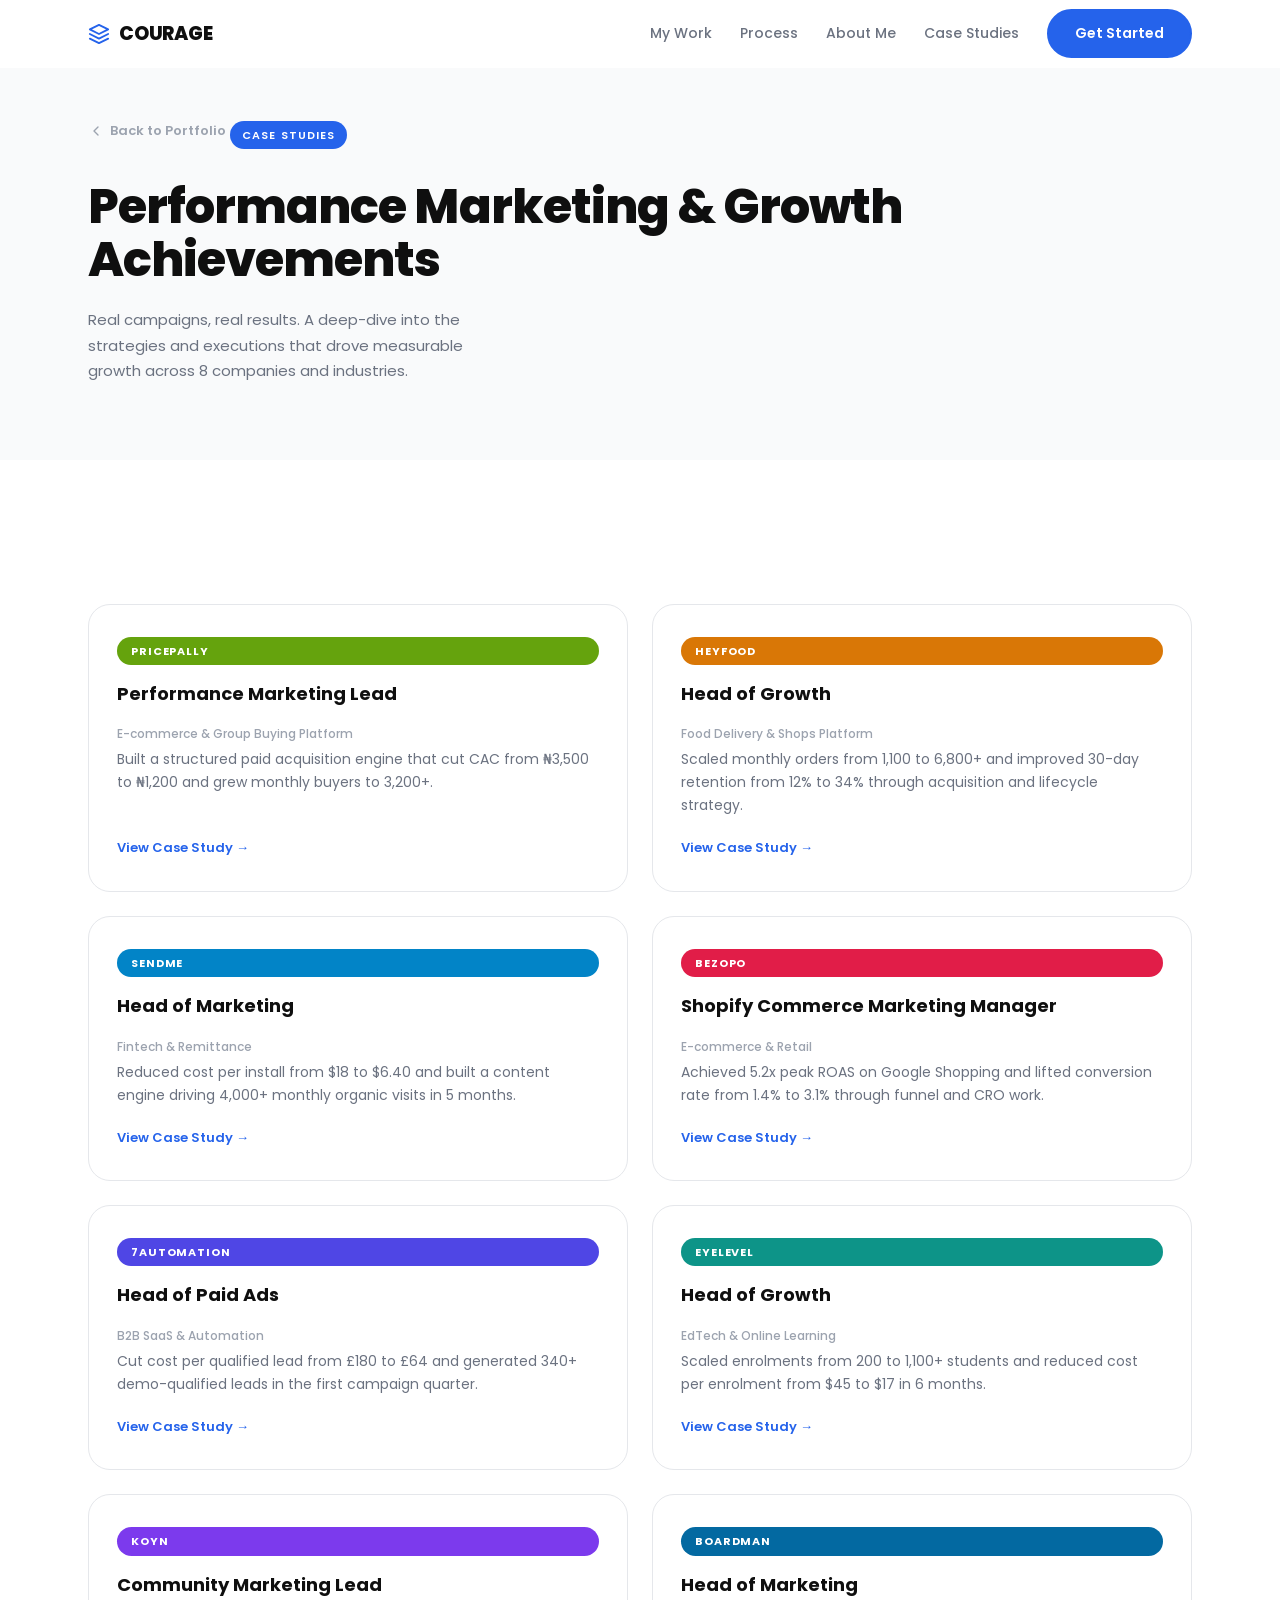
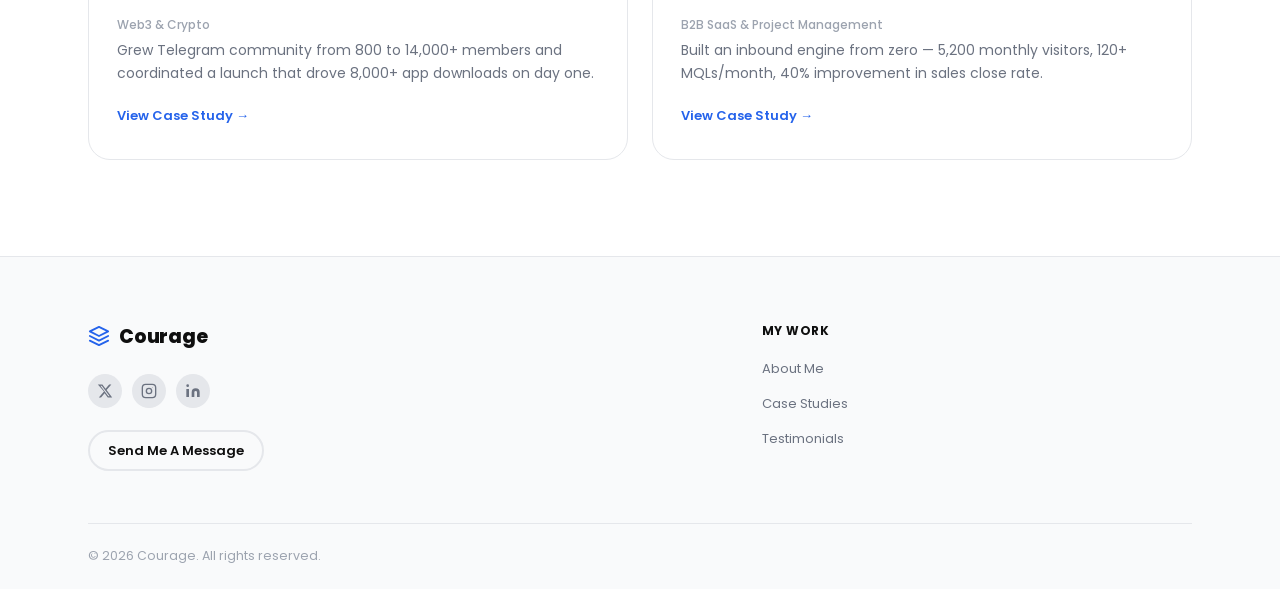
==== commit a202b9cc: "Case study redesign, real logos, mobile fixes, and layout improvements - Added 8 individual case stu" ====
--- a/case-study.html
+++ b/case-study.html
@@ -12,18 +12,17 @@
 </head>
 <body>
 
-  <!-- ===================== NAVIGATION ===================== -->
   <nav class="nav" id="navbar" role="navigation" aria-label="Main navigation">
     <div class="container nav__inner">
       <a href="index.html" class="nav__logo">
         <svg width="22" height="22" viewBox="0 0 24 24" fill="none" aria-hidden="true"><path d="M12 2L2 7l10 5 10-5-10-5zM2 17l10 5 10-5M2 12l10 5 10-5" stroke="currentColor" stroke-width="2" stroke-linecap="round" stroke-linejoin="round"/></svg>
-       COURAGE
+        COURAGE
       </a>
       <ul class="nav__links" id="navLinks" role="list">
         <li><a href="index.html#work">My Work</a></li>
         <li><a href="index.html#process">Process</a></li>
-        <li><a href="index.html#team">Pricing</a></li>
-        <li><a href="index.html#about">About Me</a></li>
+        <li><a href="index.html#team">About Me</a></li>
+        <li><a href="case-study.html">Case Studies</a></li>
       </ul>
       <a href="index.html#contact" class="btn btn--primary nav__cta">Get Started</a>
       <button class="nav__hamburger" id="hamburger" aria-label="Toggle navigation menu" aria-expanded="false">
@@ -32,8 +31,7 @@
     </div>
   </nav>
 
-  <!-- ===================== CASE STUDY HERO ===================== -->
-  <section class="cs-hero" aria-label="Case studies hero">
+  <section class="cs-hero cs-hero--slim" aria-label="Case studies hero">
     <div class="container">
       <div class="cs-hero__text reveal">
         <a href="index.html#work" class="cs-back-link">
@@ -43,462 +41,82 @@
         <span class="cs-hero__label">Case Studies</span>
         <h1 class="cs-hero__title">Performance Marketing &amp; Growth Achievements</h1>
         <p class="cs-hero__sub">Real campaigns, real results. A deep-dive into the strategies and executions that drove measurable growth across 8 companies and industries.</p>
-        <div class="cs-quicknav__track" aria-hidden="true">
-          <nav class="cs-quicknav" aria-label="Jump to case study">
-            <a href="#pricepally" class="cs-quicknav__btn">Pricepally</a>
-            <a href="#heyfood" class="cs-quicknav__btn">Heyfood</a>
-            <a href="#sendme" class="cs-quicknav__btn">Sendme</a>
-            <a href="#bezopo" class="cs-quicknav__btn">Bezopo</a>
-            <a href="#automation" class="cs-quicknav__btn">7Automation</a>
-            <a href="#eyelevel" class="cs-quicknav__btn">Eyelevel</a>
-            <a href="#koyn" class="cs-quicknav__btn">Koyn</a>
-            <a href="#boardman" class="cs-quicknav__btn">Boardman</a>
-            <!-- duplicate for seamless loop -->
-            <a href="#pricepally" class="cs-quicknav__btn">Pricepally</a>
-            <a href="#heyfood" class="cs-quicknav__btn">Heyfood</a>
-            <a href="#sendme" class="cs-quicknav__btn">Sendme</a>
-            <a href="#bezopo" class="cs-quicknav__btn">Bezopo</a>
-            <a href="#automation" class="cs-quicknav__btn">7Automation</a>
-            <a href="#eyelevel" class="cs-quicknav__btn">Eyelevel</a>
-            <a href="#koyn" class="cs-quicknav__btn">Koyn</a>
-            <a href="#boardman" class="cs-quicknav__btn">Boardman</a>
-          </nav>
-        </div>
       </div>
     </div>
   </section>
 
-  <!-- ===================== PRICEPALLY ===================== -->
-  <section class="cs-section" id="pricepally" aria-label="Pricepally case study">
+  <section class="cs-section" aria-label="All case studies">
     <div class="container">
+      <div class="cs-overview-grid reveal">
 
-      <div class="cs-section-header reveal">
-        <span class="cs-company-badge">Pricepally</span>
-        <div>
-          <h2 class="cs-section-title">Performance Marketing Lead</h2>
-          <p class="cs-section-role">E-commerce &amp; Group Buying Platform</p>
-        </div>
+        <a href="cs-pricepally.html" class="cs-card">
+          <span class="cs-company-badge" style="background:#65A30D;">Pricepally</span>
+          <h3 class="cs-card__title">Performance Marketing Lead</h3>
+          <p class="cs-card__industry">E-commerce &amp; Group Buying Platform</p>
+          <p class="cs-card__desc">Built a structured paid acquisition engine that cut CAC from ₦3,500 to ₦1,200 and grew monthly buyers to 3,200+.</p>
+          <span class="cs-card__cta">View Case Study →</span>
+        </a>
+
+        <a href="cs-heyfood.html" class="cs-card">
+          <span class="cs-company-badge" style="background:#D97706;">Heyfood</span>
+          <h3 class="cs-card__title">Head of Growth</h3>
+          <p class="cs-card__industry">Food Delivery &amp; Shops Platform</p>
+          <p class="cs-card__desc">Scaled monthly orders from 1,100 to 6,800+ and improved 30-day retention from 12% to 34% through acquisition and lifecycle strategy.</p>
+          <span class="cs-card__cta">View Case Study →</span>
+        </a>
+
+        <a href="cs-sendme.html" class="cs-card">
+          <span class="cs-company-badge" style="background:#0284C7;">Sendme</span>
+          <h3 class="cs-card__title">Head of Marketing</h3>
+          <p class="cs-card__industry">Fintech &amp; Remittance</p>
+          <p class="cs-card__desc">Reduced cost per install from $18 to $6.40 and built a content engine driving 4,000+ monthly organic visits in 5 months.</p>
+          <span class="cs-card__cta">View Case Study →</span>
+        </a>
+
+        <a href="cs-bezopo.html" class="cs-card">
+          <span class="cs-company-badge" style="background:#E11D48;">Bezopo</span>
+          <h3 class="cs-card__title">Shopify Commerce Marketing Manager</h3>
+          <p class="cs-card__industry">E-commerce &amp; Retail</p>
+          <p class="cs-card__desc">Achieved 5.2x peak ROAS on Google Shopping and lifted conversion rate from 1.4% to 3.1% through funnel and CRO work.</p>
+          <span class="cs-card__cta">View Case Study →</span>
+        </a>
+
+        <a href="cs-automation.html" class="cs-card">
+          <span class="cs-company-badge" style="background:#4F46E5;">7Automation</span>
+          <h3 class="cs-card__title">Head of Paid Ads</h3>
+          <p class="cs-card__industry">B2B SaaS &amp; Automation</p>
+          <p class="cs-card__desc">Cut cost per qualified lead from £180 to £64 and generated 340+ demo-qualified leads in the first campaign quarter.</p>
+          <span class="cs-card__cta">View Case Study →</span>
+        </a>
+
+        <a href="cs-eyelevel.html" class="cs-card">
+          <span class="cs-company-badge" style="background:#0D9488;">Eyelevel</span>
+          <h3 class="cs-card__title">Head of Growth</h3>
+          <p class="cs-card__industry">EdTech &amp; Online Learning</p>
+          <p class="cs-card__desc">Scaled enrolments from 200 to 1,100+ students and reduced cost per enrolment from $45 to $17 in 6 months.</p>
+          <span class="cs-card__cta">View Case Study →</span>
+        </a>
+
+        <a href="cs-koyn.html" class="cs-card">
+          <span class="cs-company-badge" style="background:#7C3AED;">Koyn</span>
+          <h3 class="cs-card__title">Community Marketing Lead</h3>
+          <p class="cs-card__industry">Web3 &amp; Crypto</p>
+          <p class="cs-card__desc">Grew Telegram community from 800 to 14,000+ members and coordinated a launch that drove 8,000+ app downloads on day one.</p>
+          <span class="cs-card__cta">View Case Study →</span>
+        </a>
+
+        <a href="cs-boardman.html" class="cs-card">
+          <span class="cs-company-badge" style="background:#0369A1;">Boardman</span>
+          <h3 class="cs-card__title">Head of Marketing</h3>
+          <p class="cs-card__industry">B2B SaaS &amp; Project Management</p>
+          <p class="cs-card__desc">Built an inbound engine from zero — 5,200 monthly visitors, 120+ MQLs/month, 40% improvement in sales close rate.</p>
+          <span class="cs-card__cta">View Case Study →</span>
+        </a>
+
       </div>
-
-      <p class="cs-body-text reveal">Pricepally is a Nigerian group-buying platform that lets users pool purchasing power to buy food items at wholesale prices. When I joined, the business had a strong product but lacked a structured paid acquisition engine to drive consistent, profitable growth.</p>
-
-      <h3 class="cs-subheading reveal">Key Responsibilities</h3>
-      <ul class="cs-list reveal">
-        <li>Owned full paid media strategy across Meta Ads and Google Ads</li>
-        <li>Designed and ran A/B tests on creatives, audiences, and landing pages</li>
-        <li>Built performance dashboards to track CAC, ROAS, and LTV</li>
-        <li>Collaborated with the product team on conversion rate optimisation</li>
-        <li>Managed retargeting flows to reactivate churned users</li>
-      </ul>
-
-      <div class="cs-challenge-block reveal">
-        <h3>The Challenge</h3>
-        <p>Customer acquisition costs were unsustainably high — above ₦3,500 per order — and campaigns were running without a clear segmentation strategy. The brand was targeting everyone and converting few.</p>
-      </div>
-
-      <section class="cs-process" aria-label="Pricepally discovery phase" style="margin-top:48px; background:var(--clr-grey-50); border-radius:var(--r-lg);">
-        <div class="container cs-process__inner">
-          <div class="cs-process__img reveal">
-            <img src="assets/images/cs/auditing-funnel.svg" alt="Auditing the Funnel — campaign data analysis" loading="lazy" />
-          </div>
-          <div class="cs-process__content reveal reveal--delay-1">
-            <p class="section-label">Phase 01 — Discovery</p>
-            <h2 class="section-heading">Auditing the Funnel</h2>
-            <p class="section-subtext">I started with a full audit of existing campaign structure, audience segments, and creative assets. Analysed 6 months of data to identify which cohorts had the lowest CAC and highest repeat purchase rate — these became my seed audiences for lookalike modelling.</p>
-          </div>
-        </div>
-      </section>
-
-      <section class="cs-process" aria-label="Pricepally optimisation phase" style="background:var(--clr-white);">
-        <div class="container cs-process__inner cs-process__inner--rev">
-          <div class="cs-process__img reveal">
-            <img src="assets/images/cs/campaign-architecture.svg" alt="Rebuilding the Campaign Architecture — 3-tier funnel" loading="lazy" />
-          </div>
-          <div class="cs-process__content reveal reveal--delay-1">
-            <p class="section-label">Phase 02 — Optimisation</p>
-            <h2 class="section-heading">Rebuilding the Campaign Architecture</h2>
-            <p class="section-subtext">I restructured campaigns into three tiers: Acquisition (cold lookalikes), Consideration (video viewers &amp; website visitors), and Retention (past buyers). Each tier had its own budget, creative format, and bid strategy — stopping the leakage of budget on audiences already in the funnel.</p>
-          </div>
-        </div>
-      </section>
-
-      <section class="cs-process" aria-label="Pricepally scale phase">
-        <div class="container cs-process__inner">
-          <div class="cs-process__img reveal">
-            <img src="assets/images/cs/scaling-what-worked.svg" alt="Scaling What Worked — creative velocity and ad testing" loading="lazy" />
-          </div>
-          <div class="cs-process__content reveal reveal--delay-1">
-            <p class="section-label">Phase 03 — Scale</p>
-            <h2 class="section-heading">Scaling What Worked</h2>
-            <p class="section-subtext">Once the architecture was stable, I ran creative velocity — producing 3–5 new ad variations per week and rotating winners every 10–14 days. This prevented ad fatigue and kept CPMs low. I also introduced a monthly "group buy event" campaign that drove spikes in new user signups.</p>
-          </div>
-        </div>
-      </section>
-
-      <div class="container reveal" style="margin-top:48px;">
-        <h3 class="cs-subheading">Before vs. After</h3>
-        <table class="cs-results-table">
-          <thead>
-            <tr><th>Metric</th><th>Before</th><th>After</th></tr>
-          </thead>
-          <tbody>
-            <tr><td>Cost per Acquisition</td><td>₦3,500+</td><td class="after-col">₦1,200</td></tr>
-            <tr><td>ROAS</td><td>1.8x</td><td class="after-col">4.3x</td></tr>
-            <tr><td>Monthly Active Buyers</td><td>~800</td><td class="after-col">3,200+</td></tr>
-            <tr><td>Repeat Purchase Rate</td><td>18%</td><td class="after-col">41%</td></tr>
-          </tbody>
-        </table>
-      </div>
-
-      <div class="cs-takeaways reveal">
-        <h4>Key Takeaways</h4>
-        <ul class="cs-list">
-          <li>Audience segmentation by funnel stage cut wasted spend by 60%</li>
-          <li>Creative rotation cadence is as important as audience targeting</li>
-          <li>Event-based campaigns (group buy days) generate outsized acquisition spikes</li>
-        </ul>
-      </div>
-
     </div>
   </section>
 
-  <hr class="cs-divider" />
-
-  <!-- ===================== HEYFOOD ===================== -->
-  <section class="cs-section" id="heyfood" aria-label="Heyfood case study">
-    <div class="container">
-
-      <div class="cs-section-header reveal">
-        <span class="cs-company-badge">Heyfood</span>
-        <div>
-          <h2 class="cs-section-title">Head of Growth</h2>
-          <p class="cs-section-role">Food Delivery &amp; Shops Platform</p>
-        </div>
-      </div>
-
-      <p class="cs-body-text reveal">Heyfood is a food delivery and quick-commerce platform operating in Nigeria. As Head of Growth, I owned the full growth function — from user acquisition and retention to product-led experiments and revenue optimisation.</p>
-
-      <h3 class="cs-subheading reveal">Key Responsibilities</h3>
-      <ul class="cs-list reveal">
-        <li>Built and scaled the paid acquisition engine from zero</li>
-        <li>Designed a referral and loyalty programme that drove organic growth</li>
-        <li>Led performance creative strategy across video and static formats</li>
-        <li>Introduced cohort analysis to understand LTV by acquisition channel</li>
-        <li>Partnered with engineering on in-app A/B tests for checkout conversion</li>
-      </ul>
-
-      <div class="cs-challenge-block reveal">
-        <h3>The Challenge</h3>
-        <p>Heyfood had strong restaurant supply but low demand. The average user ordered once and never returned. The growth team had no systematic acquisition process — just sporadic boosted posts.</p>
-      </div>
-
-      <section class="cs-process" aria-label="Heyfood Q1" style="margin-top:48px; background:var(--clr-grey-50); border-radius:var(--r-lg);">
-        <div class="container cs-process__inner">
-          <div class="cs-process__img reveal">
-            <img src="assets/images/cs/growth-infrastructure.svg" alt="Building the Growth Infrastructure — tracking setup and channel testing" loading="lazy" />
-          </div>
-          <div class="cs-process__content reveal reveal--delay-1">
-            <p class="section-label">Q1 — Foundation</p>
-            <h2 class="section-heading">Building the Growth Infrastructure</h2>
-            <p class="section-subtext">I set up tracking via Meta Pixel and GA4, built a baseline dashboard for CAC and retention, and ran an initial test budget across three channels: Meta Ads, Google Search, and influencer seeding. Meta drove the lowest CAC — it became the primary channel.</p>
-          </div>
-        </div>
-      </section>
-
-      <section class="cs-process" aria-label="Heyfood Q2-Q3" style="background:var(--clr-white);">
-        <div class="container cs-process__inner cs-process__inner--rev">
-          <div class="cs-process__img reveal">
-            <img src="assets/images/cs/scaling-acquisition-retention.svg" alt="Scaling Acquisition and Fixing Retention — Meta 4x scale and retention flows" loading="lazy" />
-          </div>
-          <div class="cs-process__content reveal reveal--delay-1">
-            <p class="section-label">Q2–Q3 — Scale &amp; Retention</p>
-            <h2 class="section-heading">Scaling Acquisition &amp; Fixing Retention</h2>
-            <p class="section-subtext">Scaled Meta spend 4x while maintaining CAC. Launched a referral programme that added 1,200+ organic signups in 60 days. Built an email/SMS retention flow triggered by inactivity at Day 7, Day 14, and Day 30 — recovering 22% of churned users each cycle.</p>
-          </div>
-        </div>
-      </section>
-
-      <section class="cs-process" aria-label="Heyfood Q4">
-        <div class="container cs-process__inner">
-          <div class="cs-process__img reveal">
-            <img src="assets/images/cs/revenue-per-user.svg" alt="Maximising Revenue Per User — Q4 AOV and Shops GMV growth" loading="lazy" />
-          </div>
-          <div class="cs-process__content reveal reveal--delay-1">
-            <p class="section-label">Q4 — Revenue Optimisation</p>
-            <h2 class="section-heading">Maximising Revenue Per User</h2>
-            <p class="section-subtext">Introduced upsell prompts at checkout that increased average order value by 18%. Ran a "Shops" campaign promoting Heyfood's grocery vertical — generating a new revenue stream that contributed 31% of GMV by end of Q4.</p>
-          </div>
-        </div>
-      </section>
-
-      <div class="container reveal" style="margin-top:48px;">
-        <h3 class="cs-subheading">Before vs. After</h3>
-        <table class="cs-results-table">
-          <thead>
-            <tr><th>Metric</th><th>Before</th><th>After</th></tr>
-          </thead>
-          <tbody>
-            <tr><td>Monthly Orders</td><td>~1,100</td><td class="after-col">6,800+</td></tr>
-            <tr><td>30-Day Retention</td><td>12%</td><td class="after-col">34%</td></tr>
-            <tr><td>Average Order Value</td><td>₦3,200</td><td class="after-col">₦3,780</td></tr>
-            <tr><td>Organic Signups (referral)</td><td>0</td><td class="after-col">1,200+ / 60 days</td></tr>
-          </tbody>
-        </table>
-      </div>
-
-      <div class="cs-takeaways reveal">
-        <h4>Key Takeaways</h4>
-        <ul class="cs-list">
-          <li>Retention investment delivers compounding returns — every recovered user reduces effective CAC</li>
-          <li>Referral programmes can match paid acquisition volume without media spend</li>
-          <li>Expanding into adjacent verticals (Shops) can materially shift GMV without increasing user base</li>
-        </ul>
-      </div>
-
-    </div>
-  </section>
-
-  <hr class="cs-divider" />
-
-  <!-- ===================== SENDME ===================== -->
-  <section class="cs-section" id="sendme" aria-label="Sendme case study">
-    <div class="container">
-
-      <div class="cs-section-header reveal">
-        <span class="cs-company-badge">Sendme</span>
-        <div>
-          <h2 class="cs-section-title">Head of Marketing</h2>
-          <p class="cs-section-role">Fintech &amp; Remittance</p>
-        </div>
-      </div>
-
-      <p class="cs-body-text reveal">Sendme is a cross-border remittance platform targeting the African diaspora. I led all marketing efforts — building the brand from near-zero awareness and establishing a sustainable acquisition engine in a highly competitive fintech category.</p>
-
-      <h3 class="cs-subheading reveal">Key Responsibilities &amp; Achievements</h3>
-      <ul class="cs-list reveal">
-        <li>Developed the brand positioning, tone of voice, and visual identity guidelines</li>
-        <li>Launched paid campaigns across Meta and Google targeting diaspora communities in the UK and US</li>
-        <li>Built content marketing and SEO strategy that generated 4,000+ monthly organic visits within 5 months</li>
-        <li>Set up email nurture sequences that converted trial users into paying customers at 28%</li>
-        <li>Managed influencer partnerships with diaspora creators on YouTube and TikTok</li>
-        <li>Reduced cost per install from $18 to $6.40 through creative and audience testing</li>
-      </ul>
-
-      <div class="cs-mini-results reveal">
-        <div class="cs-result-card">
-          <div class="cs-result-card__num">$6.40</div>
-          <p class="cs-result-card__label">Cost per install (down from $18)</p>
-        </div>
-        <div class="cs-result-card">
-          <div class="cs-result-card__num">28%</div>
-          <p class="cs-result-card__label">Trial-to-paid conversion rate</p>
-        </div>
-      </div>
-
-    </div>
-  </section>
-
-  <hr class="cs-divider" />
-
-  <!-- ===================== BEZOPO ===================== -->
-  <section class="cs-section" id="bezopo" aria-label="Bezopo case study">
-    <div class="container">
-
-      <div class="cs-section-header reveal">
-        <span class="cs-company-badge">Bezopo</span>
-        <div>
-          <h2 class="cs-section-title">Shopify Commerce Marketing Manager</h2>
-          <p class="cs-section-role">E-commerce &amp; Retail</p>
-        </div>
-      </div>
-
-      <p class="cs-body-text reveal">Bezopo is a Shopify-based e-commerce retailer. I managed the full digital marketing function — spanning paid media, email automation, SEO, and Shopify CRO — with a primary KPI of profitable revenue growth.</p>
-
-      <h3 class="cs-subheading reveal">Key Responsibilities &amp; Achievements</h3>
-      <ul class="cs-list reveal">
-        <li>Managed Meta and Google Shopping campaigns driving 70% of total revenue</li>
-        <li>Built Klaviyo email flows (welcome, abandoned cart, post-purchase) that generated 22% of monthly revenue</li>
-        <li>Implemented structured data and on-page SEO improvements, lifting organic traffic 55% in 4 months</li>
-        <li>Optimised product pages and checkout — improved conversion rate from 1.4% to 3.1%</li>
-        <li>Introduced a subscription upsell flow that increased average LTV by 34%</li>
-        <li>Achieved 5.2x ROAS on Google Shopping at peak (Q4 campaign)</li>
-      </ul>
-
-      <div class="cs-mini-results reveal">
-        <div class="cs-result-card">
-          <div class="cs-result-card__num">5.2x</div>
-          <p class="cs-result-card__label">Peak ROAS on Google Shopping</p>
-        </div>
-        <div class="cs-result-card">
-          <div class="cs-result-card__num">3.1%</div>
-          <p class="cs-result-card__label">Conversion rate (up from 1.4%)</p>
-        </div>
-      </div>
-
-    </div>
-  </section>
-
-  <hr class="cs-divider" />
-
-  <!-- ===================== 7AUTOMATION ===================== -->
-  <section class="cs-section" id="automation" aria-label="7Automation case study">
-    <div class="container">
-
-      <div class="cs-section-header reveal">
-        <span class="cs-company-badge">7Automation</span>
-        <div>
-          <h2 class="cs-section-title">Head of Paid Ads (FutureSource)</h2>
-          <p class="cs-section-role">B2B SaaS &amp; Automation</p>
-        </div>
-      </div>
-
-      <p class="cs-body-text reveal">7Automation is a B2B automation platform. Through my work at FutureSource, I led the paid acquisition strategy for this product — focusing on LinkedIn and Google Search to generate qualified demo requests from operations and IT decision-makers.</p>
-
-      <h3 class="cs-subheading reveal">Key Responsibilities &amp; Achievements</h3>
-      <ul class="cs-list reveal">
-        <li>Built LinkedIn Ads campaigns from scratch targeting operations, finance, and IT personas</li>
-        <li>Developed lead magnet content (whitepapers, webinar promotions) as top-of-funnel acquisition</li>
-        <li>Managed Google Search campaigns focused on high-intent "automation software" and "workflow tools" terms</li>
-        <li>Implemented lead scoring in HubSpot to prioritise sales follow-up</li>
-        <li>Reduced cost per qualified lead from £180 to £64 in 3 months</li>
-        <li>Generated 340+ demo-qualified leads in the first campaign quarter</li>
-      </ul>
-
-      <div class="cs-mini-results reveal">
-        <div class="cs-result-card">
-          <div class="cs-result-card__num">£64</div>
-          <p class="cs-result-card__label">Cost per qualified lead (down from £180)</p>
-        </div>
-        <div class="cs-result-card">
-          <div class="cs-result-card__num">340+</div>
-          <p class="cs-result-card__label">Demo-qualified leads in Q1</p>
-        </div>
-      </div>
-
-    </div>
-  </section>
-
-  <hr class="cs-divider" />
-
-  <!-- ===================== EYELEVEL ===================== -->
-  <section class="cs-section" id="eyelevel" aria-label="Eyelevel Learning case study">
-    <div class="container">
-
-      <div class="cs-section-header reveal">
-        <span class="cs-company-badge">Eyelevel</span>
-        <div>
-          <h2 class="cs-section-title">Head of Growth</h2>
-          <p class="cs-section-role">EdTech &amp; Online Learning</p>
-        </div>
-      </div>
-
-      <p class="cs-body-text reveal">Eyelevel Learning is an online education platform offering professional skills courses. As Head of Growth, I owned the full acquisition and activation funnel — scaling enrolments while keeping cost per student acquisition within a profitable range.</p>
-
-      <h3 class="cs-subheading reveal">Key Responsibilities &amp; Achievements</h3>
-      <ul class="cs-list reveal">
-        <li>Scaled enrolments from 200 to 1,100+ active students within 6 months</li>
-        <li>Designed a Meta Ads funnel: awareness (video) → consideration (free webinar) → conversion (course enrolment)</li>
-        <li>Reduced cost per enrolment from $45 to $17 through creative testing and funnel restructuring</li>
-        <li>Built an email onboarding sequence that reduced 30-day churn from 38% to 14%</li>
-        <li>Launched a student referral programme adding 180+ enrolments organically</li>
-        <li>Introduced YouTube pre-roll ads that generated 22% of top-of-funnel traffic at lowest CPM</li>
-      </ul>
-
-      <div class="cs-mini-results reveal">
-        <div class="cs-result-card">
-          <div class="cs-result-card__num">1,100+</div>
-          <p class="cs-result-card__label">Active students (6 months)</p>
-        </div>
-        <div class="cs-result-card">
-          <div class="cs-result-card__num">$17</div>
-          <p class="cs-result-card__label">Cost per enrolment (down from $45)</p>
-        </div>
-      </div>
-
-    </div>
-  </section>
-
-  <hr class="cs-divider" />
-
-  <!-- ===================== KOYN ===================== -->
-  <section class="cs-section" id="koyn" aria-label="Koyn case study">
-    <div class="container">
-
-      <div class="cs-section-header reveal">
-        <span class="cs-company-badge">Koyn</span>
-        <div>
-          <h2 class="cs-section-title">Community Marketing Lead</h2>
-          <p class="cs-section-role">Web3 &amp; Crypto</p>
-        </div>
-      </div>
-
-      <p class="cs-body-text reveal">Koyn is a Web3 platform designed to make crypto accessible to everyday users in Africa. I led community growth and marketing — building an engaged user base from near-zero through community-first strategies before transitioning to paid acquisition.</p>
-
-      <h3 class="cs-subheading reveal">Key Responsibilities &amp; Achievements</h3>
-      <ul class="cs-list reveal">
-        <li>Grew Telegram community from 800 to 14,000+ members in 4 months</li>
-        <li>Ran Twitter/X Spaces and AMAs that averaged 600+ live listeners per session</li>
-        <li>Designed and executed a referral campaign that drove 3,200 waitlist signups in 3 weeks</li>
-        <li>Managed KOL (Key Opinion Leader) partnerships with crypto influencers across Africa and the diaspora</li>
-        <li>Built a content calendar across Twitter, Telegram, and YouTube driving consistent organic growth</li>
-        <li>Coordinated launch-week campaign achieving 8,000+ app downloads on day one</li>
-      </ul>
-
-      <div class="cs-mini-results reveal">
-        <div class="cs-result-card">
-          <div class="cs-result-card__num">14K+</div>
-          <p class="cs-result-card__label">Community members (4 months)</p>
-        </div>
-        <div class="cs-result-card">
-          <div class="cs-result-card__num">8,000+</div>
-          <p class="cs-result-card__label">App downloads on launch day</p>
-        </div>
-      </div>
-
-    </div>
-  </section>
-
-  <hr class="cs-divider" />
-
-  <!-- ===================== BOARDMAN ===================== -->
-  <section class="cs-section" id="boardman" aria-label="Boardman case study">
-    <div class="container">
-
-      <div class="cs-section-header reveal">
-        <span class="cs-company-badge">Boardman</span>
-        <div>
-          <h2 class="cs-section-title">Head of Marketing</h2>
-          <p class="cs-section-role">B2B SaaS &amp; Project Management</p>
-        </div>
-      </div>
-
-      <p class="cs-body-text reveal">Boardman is a B2B project management and team collaboration SaaS. As Head of Marketing, I owned the entire marketing function — brand, demand generation, content, and product marketing — helping the business move from a founder-led sales motion to scalable inbound growth.</p>
-
-      <h3 class="cs-subheading reveal">Key Responsibilities &amp; Achievements</h3>
-      <ul class="cs-list reveal">
-        <li>Built the inbound marketing engine: SEO, content, and LinkedIn thought leadership</li>
-        <li>Grew organic traffic from 400 to 5,200 monthly visitors in 7 months</li>
-        <li>Launched LinkedIn Ads campaigns targeting project managers and team leads, generating 120+ MQLs per month</li>
-        <li>Created case study content programme that contributed to a 40% increase in sales close rate</li>
-        <li>Established product marketing assets: one-pagers, comparison pages, and objection-handling guides</li>
-        <li>Built HubSpot CRM workflows aligning marketing MQLs with sales follow-up SLAs</li>
-      </ul>
-
-      <div class="cs-mini-results reveal">
-        <div class="cs-result-card">
-          <div class="cs-result-card__num">5,200</div>
-          <p class="cs-result-card__label">Monthly organic visitors (from 400)</p>
-        </div>
-        <div class="cs-result-card">
-          <div class="cs-result-card__num">120+</div>
-          <p class="cs-result-card__label">MQLs per month from LinkedIn Ads</p>
-        </div>
-      </div>
-
-    </div>
-  </section>
-
-  <!-- ===================== FOOTER ===================== -->
   <footer class="footer" id="contact" aria-label="Footer">
     <div class="container">
       <div class="footer__top">
@@ -508,21 +126,14 @@
             Courage
           </a>
           <div class="footer__socials" aria-label="Social media links">
-            <a href="https://x.com/courage_af?s=21" class="social-link" aria-label="Twitter / X" target="_blank" rel="noopener noreferrer">
-              <svg width="16" height="16" viewBox="0 0 24 24" fill="currentColor" aria-hidden="true"><path d="M18.244 2.25h3.308l-7.227 8.26 8.502 11.24H16.17l-4.714-6.231-5.401 6.231H2.741l7.73-8.835L1.254 2.25H8.08l4.713 6.231zm-1.161 17.52h1.833L7.084 4.126H5.117z"/></svg>
-            </a>
-            <a href="https://www.instagram.com/courage_afemije/" class="social-link" aria-label="Instagram" target="_blank" rel="noopener noreferrer">
-              <svg width="16" height="16" viewBox="0 0 24 24" fill="none" stroke="currentColor" stroke-width="2" aria-hidden="true"><rect x="2" y="2" width="20" height="20" rx="5"/><circle cx="12" cy="12" r="4"/><circle cx="17.5" cy="6.5" r="0.5" fill="currentColor" stroke="none"/></svg>
-            </a>
-            <a href="https://www.linkedin.com/in/courageafemije/" class="social-link" aria-label="LinkedIn" target="_blank" rel="noopener noreferrer">
-              <svg width="16" height="16" viewBox="0 0 24 24" fill="currentColor" aria-hidden="true"><path d="M16 8a6 6 0 0 1 6 6v7h-4v-7a2 2 0 0 0-4 0v7h-4v-7a6 6 0 0 1 6-6zM2 9h4v12H2z"/><circle cx="4" cy="4" r="2"/></svg>
-            </a>
+            <a href="https://x.com/courage_af?s=21" class="social-link" aria-label="Twitter / X" target="_blank" rel="noopener noreferrer"><svg width="16" height="16" viewBox="0 0 24 24" fill="currentColor" aria-hidden="true"><path d="M18.244 2.25h3.308l-7.227 8.26 8.502 11.24H16.17l-4.714-6.231-5.401 6.231H2.741l7.73-8.835L1.254 2.25H8.08l4.713 6.231zm-1.161 17.52h1.833L7.084 4.126H5.117z"/></svg></a>
+            <a href="https://www.instagram.com/courage_afemije/" class="social-link" aria-label="Instagram" target="_blank" rel="noopener noreferrer"><svg width="16" height="16" viewBox="0 0 24 24" fill="none" stroke="currentColor" stroke-width="2" aria-hidden="true"><rect x="2" y="2" width="20" height="20" rx="5"/><circle cx="12" cy="12" r="4"/><circle cx="17.5" cy="6.5" r="0.5" fill="currentColor" stroke="none"/></svg></a>
+            <a href="https://www.linkedin.com/in/courageafemije/" class="social-link" aria-label="LinkedIn" target="_blank" rel="noopener noreferrer"><svg width="16" height="16" viewBox="0 0 24 24" fill="currentColor" aria-hidden="true"><path d="M16 8a6 6 0 0 1 6 6v7h-4v-7a2 2 0 0 0-4 0v7h-4v-7a6 6 0 0 1 6-6zM2 9h4v12H2z"/><circle cx="4" cy="4" r="2"/></svg></a>
           </div>
           <a href="mailto:afemijecourage@gmail.com" class="btn btn--outline btn--sm">Send Me A Message</a>
         </div>
         <nav class="footer__nav" aria-label="Footer navigation">
-          <div class="footer__col">
-          </div>
+          <div class="footer__col"></div>
           <div class="footer__col">
             <h4>My Work</h4>
             <ul>
@@ -533,19 +144,13 @@
           </div>
         </nav>
       </div>
-      <div class="footer__bottom">
-        <p>© 2026 Courage. All rights reserved.</p>
-      </div>
+      <div class="footer__bottom"><p>© 2026 Courage. All rights reserved.</p></div>
     </div>
   </footer>
 
-  <!-- ===================== BACK TO TOP ===================== -->
   <button class="back-to-top" id="backToTop" aria-label="Back to top">
-    <svg width="22" height="22" viewBox="0 0 24 24" fill="none" stroke="currentColor" stroke-width="2.5" stroke-linecap="round" stroke-linejoin="round" aria-hidden="true">
-      <polyline points="18 15 12 9 6 15"/>
-    </svg>
+    <svg width="22" height="22" viewBox="0 0 24 24" fill="none" stroke="currentColor" stroke-width="2.5" stroke-linecap="round" stroke-linejoin="round" aria-hidden="true"><polyline points="18 15 12 9 6 15"/></svg>
   </button>
-
   <script src="assets/js/script.js"></script>
 </body>
 </html>
--- a/assets/css/style.css
+++ b/assets/css/style.css
@@ -462,6 +462,10 @@
   border-bottom: 1px solid var(--clr-grey-200);
 }
 
+.logos__group + .logos__group {
+  margin-top: 40px;
+}
+
 .logos__label {
   text-align: center;
   font-size: 12px;
@@ -533,7 +537,8 @@
   margin-bottom: 6px;
 }
 
-.counter {
+.counter,
+.counter-static {
   font-family: var(--ff-display);
   font-size: clamp(42px, 5vw, 58px);
   font-weight: 800;
@@ -951,16 +956,19 @@
    15. DARK CTA
    -------------------------------------------------------- */
 .dark-cta {
-  padding: 80px 0;
+  padding: 100px 0;
   background: var(--clr-dark-navy);
 }
 
 .dark-cta__inner {
   display: flex;
-  align-items: center;
-  justify-content: space-between;
-  gap: 48px;
-}
+  flex-direction: column;
+  align-items: center;
+  text-align: center;
+  gap: 0;
+}
+
+.dark-cta__visual { display: none; }
 
 .dark-cta__content h2 {
   font-family: var(--ff-display);
@@ -969,7 +977,33 @@
   color: var(--clr-white);
   line-height: 1.12;
   max-width: 480px;
-  margin-bottom: 36px;
+  margin-bottom: 24px;
+}
+
+.dark-cta__socials {
+  display: flex;
+  align-items: center;
+  justify-content: center;
+  gap: 16px;
+  margin-bottom: 28px;
+}
+
+.dark-cta__socials .social-link {
+  background: #000;
+  color: rgba(255, 255, 255, 0.7);
+  width: 60px;
+  height: 60px;
+  transition: background var(--ease), color var(--ease);
+}
+
+.dark-cta__socials .social-link svg {
+  width: 28px;
+  height: 28px;
+}
+
+.dark-cta__socials .social-link:hover {
+  background: var(--clr-primary);
+  color: #fff;
 }
 
 .dark-cta__circle {
@@ -1568,32 +1602,32 @@
 .cs-body-text {
   font-size: 15px;
   color: var(--clr-grey-500);
-  line-height: 1.75;
+  line-height: 1.85;
   max-width: 760px;
-  margin-bottom: 24px;
+  margin-bottom: 40px;
 }
 
 .cs-subheading {
   font-size: 18px;
   font-weight: 700;
   color: var(--clr-dark);
-  margin: 32px 0 12px;
+  margin: 48px 0 16px;
 }
 
 .cs-list {
   list-style: none;
   padding: 0;
-  margin: 0 0 32px;
+  margin: 0 0 48px;
   display: flex;
   flex-direction: column;
-  gap: 10px;
+  gap: 14px;
 }
 .cs-list li {
   font-size: 14.5px;
   color: var(--clr-grey-500);
   padding-left: 20px;
   position: relative;
-  line-height: 1.6;
+  line-height: 1.7;
 }
 .cs-list li::before {
   content: '→';
@@ -1688,8 +1722,8 @@
 .cs-mini-results {
   display: grid;
   grid-template-columns: repeat(2, 1fr);
-  gap: 16px;
-  margin-top: 32px;
+  gap: 20px;
+  margin-top: 56px;
 }
 
 /* --------------------------------------------------------
@@ -2013,6 +2047,291 @@
   font-weight: 800;
   color: var(--clr-white);
 }
+
+/* --------------------------------------------------------
+   25. INDIVIDUAL CASE STUDY PAGES
+   -------------------------------------------------------- */
+.cs-hero--slim {
+  padding: 52px 0 40px;
+  background: var(--clr-grey-50);
+}
+.cs-hero--slim .cs-hero__title {
+  font-size: clamp(26px, 4vw, 48px);
+}
+
+/* ============================================================
+   CASE STUDY HERO V2 — REDESIGNED INDIVIDUAL PAGE HEROES
+   ============================================================ */
+
+.cs-section { background: var(--clr-white); padding: 96px 0; }
+
+.cs-hero-v2 {
+  background: var(--clr-dark-navy);
+  padding: 44px 0 64px;
+  position: relative;
+  overflow: hidden;
+}
+
+.cs-hero-v2::after {
+  content: '';
+  position: absolute;
+  top: -80px;
+  right: -80px;
+  width: 480px;
+  height: 480px;
+  border-radius: 50%;
+  background: radial-gradient(circle, var(--brand-color, #4F46E5) 0%, transparent 68%);
+  opacity: 0.14;
+  pointer-events: none;
+}
+
+.cs-back-link--light {
+  color: rgba(255,255,255,0.45);
+  margin-bottom: 44px;
+}
+.cs-back-link--light:hover { color: rgba(255,255,255,0.85); }
+
+.cs-hero-v2__inner {
+  display: grid;
+  grid-template-columns: 128px 1fr;
+  gap: 48px;
+  align-items: flex-start;
+  position: relative;
+  z-index: 1;
+}
+
+.cs-hero-v2__logo-ring {
+  width: 112px;
+  height: 112px;
+  border-radius: 22px;
+  background: var(--brand-color, var(--clr-primary));
+  display: flex;
+  align-items: center;
+  justify-content: center;
+  color: #fff;
+  flex-shrink: 0;
+  box-shadow: 0 20px 60px -12px rgba(0,0,0,0.35);
+}
+
+.cs-hero-v2__logo-ring--image {
+  background: #ffffff;
+  overflow: hidden;
+}
+.cs-hero-v2__logo-ring--image img {
+  width: 100%;
+  height: 100%;
+  object-fit: contain;
+  display: block;
+}
+
+.cs-hero-v2__tag {
+  display: inline-block;
+  font-size: 11px;
+  font-weight: 600;
+  letter-spacing: 0.1em;
+  text-transform: uppercase;
+  color: var(--brand-color, var(--clr-accent));
+  border: 1px solid rgba(255,255,255,0.14);
+  border-radius: 100px;
+  padding: 4px 14px;
+  margin-bottom: 14px;
+}
+
+.cs-hero-v2__company {
+  font-family: var(--ff-display);
+  font-size: clamp(30px, 5vw, 52px);
+  font-weight: 800;
+  color: #fff;
+  line-height: 1.05;
+  margin: 0 0 6px;
+  letter-spacing: -0.02em;
+}
+
+.cs-hero-v2__role {
+  font-size: 15px;
+  color: rgba(255,255,255,0.5);
+  margin: 0 0 32px;
+}
+
+.cs-hero-v2__kpis {
+  display: flex;
+  padding-top: 24px;
+  border-top: 1px solid rgba(255,255,255,0.1);
+}
+
+.cs-hero-v2__kpi { padding-right: 28px; }
+
+.cs-hero-v2__kpi + .cs-hero-v2__kpi {
+  border-left: 1px solid rgba(255,255,255,0.1);
+  padding-left: 28px;
+  padding-right: 0;
+}
+
+.cs-hero-v2__kpi-num {
+  display: block;
+  font-family: var(--ff-display);
+  font-size: clamp(22px, 2.8vw, 30px);
+  font-weight: 800;
+  color: var(--brand-color, var(--clr-accent));
+  line-height: 1.1;
+  margin-bottom: 4px;
+}
+
+.cs-hero-v2__kpi-label {
+  display: block;
+  font-size: 12px;
+  font-weight: 500;
+  color: rgba(255,255,255,0.4);
+  line-height: 1.4;
+  max-width: 160px;
+}
+
+/* Per-page brand-color accents */
+.cs-challenge-block {
+  border-left-color: var(--brand-color, var(--clr-primary));
+}
+.cs-challenge-block h3,
+.cs-challenge-block h4 {
+  color: var(--brand-color, var(--clr-primary));
+}
+.cs-challenge-block h3::before,
+.cs-challenge-block h4::before {
+  background: var(--brand-color, var(--clr-primary));
+}
+.cs-result-card {
+  border-top: 3px solid var(--brand-color, var(--clr-primary));
+}
+.cs-result-card__num {
+  color: var(--brand-color, var(--clr-primary));
+}
+.after-col {
+  color: var(--brand-color, var(--clr-primary)) !important;
+  font-weight: 700;
+}
+
+/* Minimal copyright footer for case study pages */
+.cs-page-footer {
+  background: var(--clr-dark-navy);
+  padding: 28px 0;
+  text-align: center;
+}
+.cs-page-footer p {
+  font-size: 13px;
+  color: rgba(255,255,255,0.35);
+  margin: 0;
+}
+
+@media (max-width: 768px) {
+  .cs-hero-v2 { padding: 40px 0 56px; }
+  .cs-hero-v2__inner {
+    grid-template-columns: 84px 1fr;
+    gap: 20px;
+    align-items: flex-start;
+  }
+  .cs-hero-v2__logo-ring {
+    width: 84px;
+    height: 84px;
+    border-radius: 16px;
+  }
+  .cs-back-link--light { margin-bottom: 28px; }
+}
+
+@media (max-width: 480px) {
+  .cs-hero-v2__inner {
+    grid-template-columns: 72px 1fr;
+    gap: 16px;
+  }
+  .cs-hero-v2__logo-ring {
+    width: 72px;
+    height: 72px;
+    border-radius: 14px;
+  }
+  .cs-hero-v2__kpis {
+    justify-content: space-between;
+    gap: 0;
+  }
+  .cs-hero-v2__kpi {
+    flex: 1;
+    padding-right: 12px;
+  }
+  .cs-hero-v2__kpi + .cs-hero-v2__kpi {
+    padding-left: 12px;
+    padding-right: 0;
+  }
+  .cs-hero-v2__kpi-num { font-size: 20px; }
+  .cs-hero-v2__kpi-label { font-size: 11px; max-width: none; }
+}
+
+.cs-next__nav {
+  display: flex;
+  flex-direction: column;
+  gap: 6px;
+  text-decoration: none;
+  flex: 1;
+  min-width: 0;
+}
+.cs-next__nav--center { text-align: center; }
+.cs-next__nav--right  { text-align: right; }
+.cs-next__nav:hover .cs-next__title { color: var(--clr-accent); }
+.cs-next__nav:hover .cs-next__label { color: rgba(255,255,255,0.7); }
+.cs-next__label { transition: color 0.2s ease; }
+.cs-next__title { transition: color 0.2s ease; }
+
+/* --------------------------------------------------------
+   26. CASE STUDY OVERVIEW PAGE
+   -------------------------------------------------------- */
+.cs-overview { padding: var(--section-pad) 0; }
+
+.cs-overview-grid {
+  display: grid;
+  grid-template-columns: repeat(2, 1fr);
+  gap: 24px;
+  margin-top: 48px;
+}
+
+.cs-card {
+  background: var(--clr-white);
+  border: 1px solid var(--clr-grey-200);
+  border-radius: var(--r-lg);
+  padding: 32px 28px;
+  display: flex;
+  flex-direction: column;
+  text-decoration: none;
+  color: inherit;
+  transition: transform 0.28s ease, box-shadow 0.28s ease;
+}
+.cs-card:hover {
+  transform: translateY(-5px);
+  box-shadow: var(--sh-lg);
+}
+.cs-card__industry {
+  font-size: 12px;
+  font-weight: 500;
+  color: var(--clr-grey-400);
+  margin-top: 6px;
+  margin-bottom: 4px;
+}
+.cs-card__title {
+  font-family: var(--ff-display);
+  font-size: 18px;
+  font-weight: 700;
+  color: var(--clr-dark);
+  margin-bottom: 10px;
+}
+.cs-card__desc {
+  font-size: 14px;
+  color: var(--clr-grey-500);
+  line-height: 1.65;
+  flex: 1;
+}
+.cs-card__cta {
+  font-size: 13px;
+  font-weight: 600;
+  color: var(--clr-primary);
+  margin-top: 20px;
+  display: inline-block;
+}
+.cs-card:hover .cs-card__cta { text-decoration: underline; }
 
 /* ============================================================
    RESPONSIVE
@@ -2063,7 +2382,9 @@
     padding-top: 16px;
     gap: 32px;
     min-height: auto;
+    text-align: center;
   }
+  .hero__ctas { justify-content: center; }
   .hero__heading { font-size: 36px; line-height: 1.2; }
   .hero__visual {
     height: 300px;
@@ -2113,7 +2434,8 @@
   .testimonials__track { grid-template-columns: 1fr; }
 
   /* ---- Dark CTA ---- */
-  .dark-cta__inner { flex-direction: column; gap: 20px; text-align: center; }
+  .dark-cta { padding: 72px 0; }
+  .dark-cta__inner { gap: 0; }
 
   /* ---- FAQ ---- */
   .faq__inner { grid-template-columns: 1fr; gap: 36px; }
@@ -2125,6 +2447,11 @@
 
   /* ---- Experience ---- */
   .exp__grid { grid-template-columns: repeat(2, 1fr); gap: 16px; }
+
+  /* ---- Case Study Overview ---- */
+  .cs-overview-grid { grid-template-columns: 1fr; gap: 16px; }
+  .cs-card { padding: 24px 20px; }
+  .cs-hero--slim { padding: 40px 0 32px; }
 
   /* ---- Case Study page ---- */
   .cs-hero { padding: 48px 0 0; }
@@ -2169,7 +2496,10 @@
   .cs-results-table td { padding: 10px 12px; font-size: 13px; }
 
   .cs-gallery__grid { grid-template-columns: 1fr; }
-  .cs-next__inner { flex-direction: column; gap: 20px; }
+  .cs-next { padding: 48px 0; }
+  .cs-next__inner { gap: 8px; }
+  .cs-next__title { font-size: 18px; }
+  .cs-next__label { font-size: 11px; }
 }
 
 @media (max-width: 480px) {
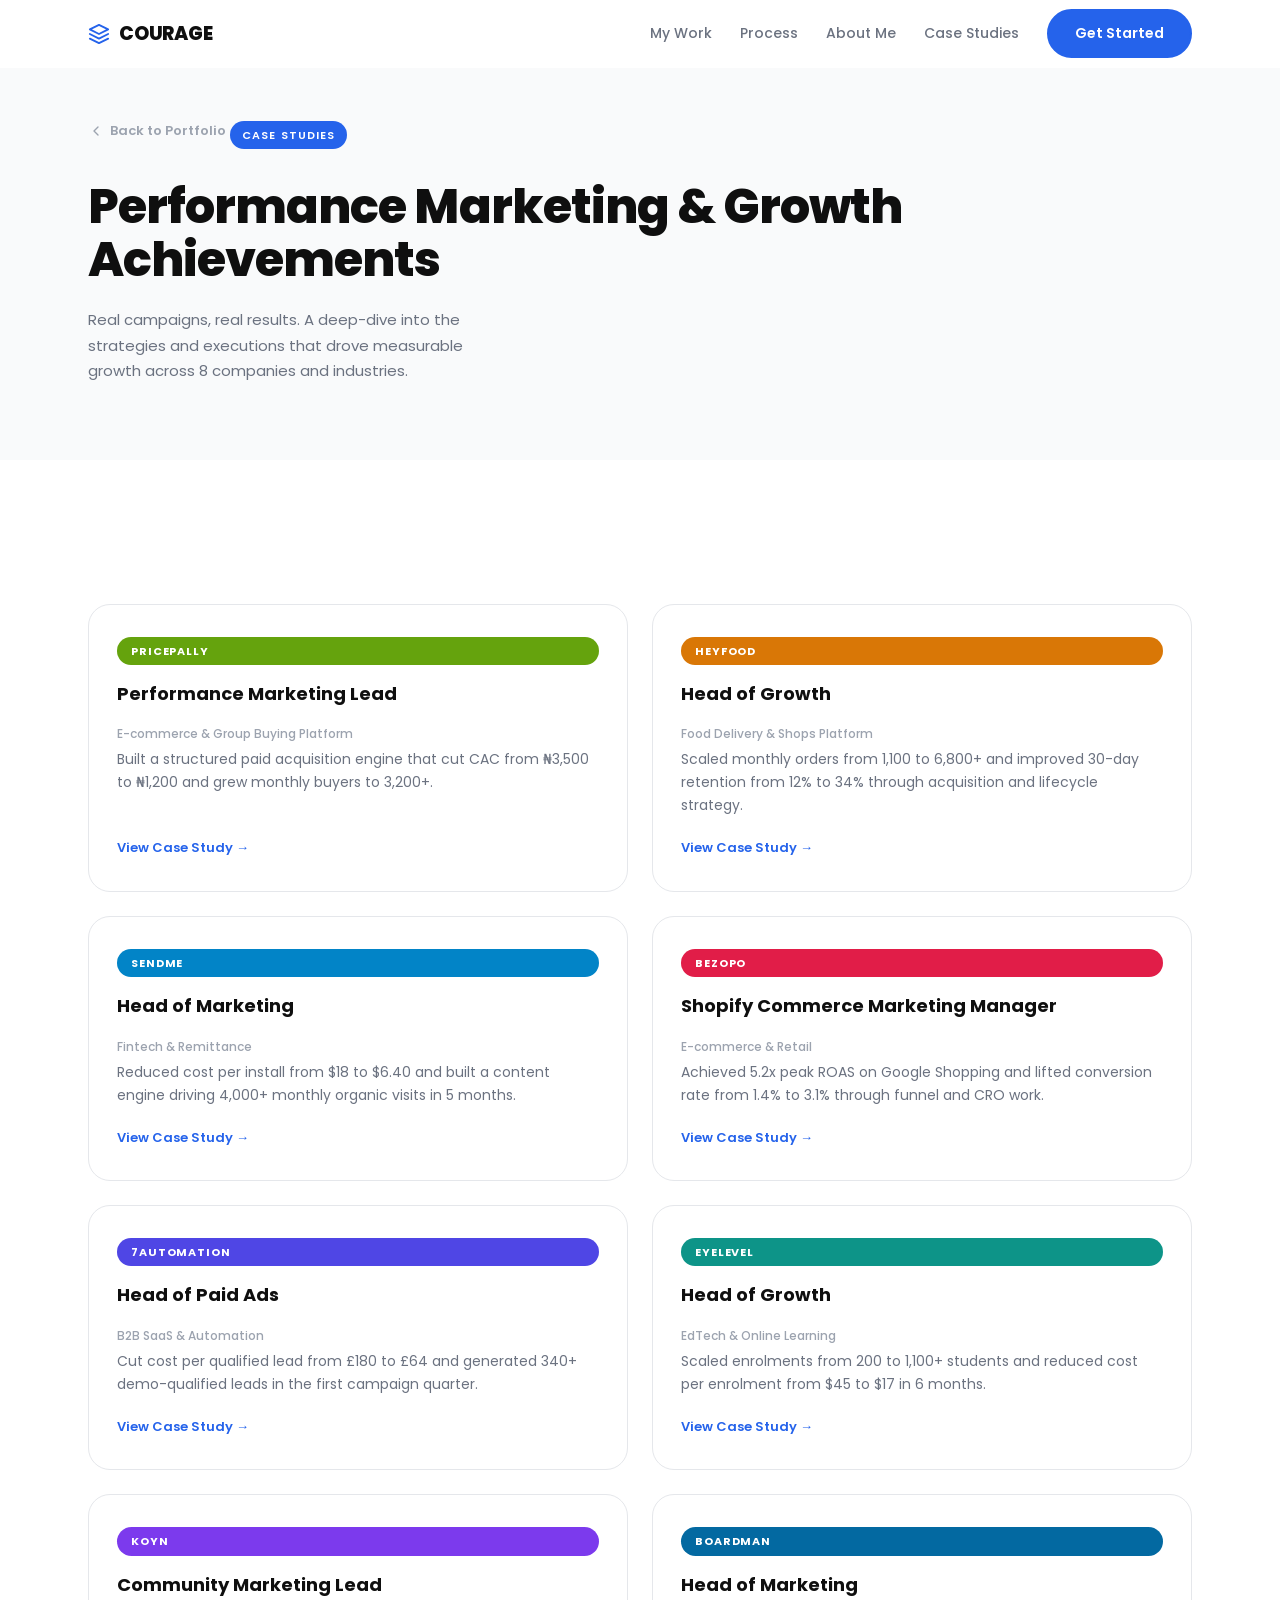
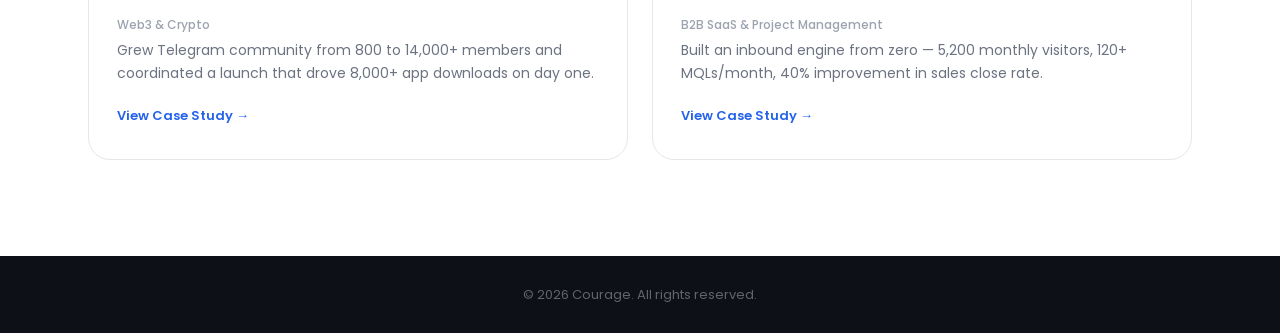
==== commit 414f1b79: "Add campaign galleries, logos, UI polish, and compressed videos - Replace SVG placeholders with real" ====
--- a/case-study.html
+++ b/case-study.html
@@ -117,34 +117,9 @@
     </div>
   </section>
 
-  <footer class="footer" id="contact" aria-label="Footer">
+  <footer class="cs-page-footer">
     <div class="container">
-      <div class="footer__top">
-        <div class="footer__brand">
-          <a href="index.html" class="nav__logo footer__logo-link">
-            <svg width="22" height="22" viewBox="0 0 24 24" fill="none" aria-hidden="true"><path d="M12 2L2 7l10 5 10-5-10-5zM2 17l10 5 10-5M2 12l10 5 10-5" stroke="currentColor" stroke-width="2" stroke-linecap="round" stroke-linejoin="round"/></svg>
-            Courage
-          </a>
-          <div class="footer__socials" aria-label="Social media links">
-            <a href="https://x.com/courage_af?s=21" class="social-link" aria-label="Twitter / X" target="_blank" rel="noopener noreferrer"><svg width="16" height="16" viewBox="0 0 24 24" fill="currentColor" aria-hidden="true"><path d="M18.244 2.25h3.308l-7.227 8.26 8.502 11.24H16.17l-4.714-6.231-5.401 6.231H2.741l7.73-8.835L1.254 2.25H8.08l4.713 6.231zm-1.161 17.52h1.833L7.084 4.126H5.117z"/></svg></a>
-            <a href="https://www.instagram.com/courage_afemije/" class="social-link" aria-label="Instagram" target="_blank" rel="noopener noreferrer"><svg width="16" height="16" viewBox="0 0 24 24" fill="none" stroke="currentColor" stroke-width="2" aria-hidden="true"><rect x="2" y="2" width="20" height="20" rx="5"/><circle cx="12" cy="12" r="4"/><circle cx="17.5" cy="6.5" r="0.5" fill="currentColor" stroke="none"/></svg></a>
-            <a href="https://www.linkedin.com/in/courageafemije/" class="social-link" aria-label="LinkedIn" target="_blank" rel="noopener noreferrer"><svg width="16" height="16" viewBox="0 0 24 24" fill="currentColor" aria-hidden="true"><path d="M16 8a6 6 0 0 1 6 6v7h-4v-7a2 2 0 0 0-4 0v7h-4v-7a6 6 0 0 1 6-6zM2 9h4v12H2z"/><circle cx="4" cy="4" r="2"/></svg></a>
-          </div>
-          <a href="mailto:afemijecourage@gmail.com" class="btn btn--outline btn--sm">Send Me A Message</a>
-        </div>
-        <nav class="footer__nav" aria-label="Footer navigation">
-          <div class="footer__col"></div>
-          <div class="footer__col">
-            <h4>My Work</h4>
-            <ul>
-              <li><a href="index.html#team">About Me</a></li>
-              <li><a href="case-study.html">Case Studies</a></li>
-              <li><a href="index.html#testimonials">Testimonials</a></li>
-            </ul>
-          </div>
-        </nav>
-      </div>
-      <div class="footer__bottom"><p>© 2026 Courage. All rights reserved.</p></div>
+      <p>© 2026 Courage. All rights reserved.</p>
     </div>
   </footer>
 
--- a/assets/css/style.css
+++ b/assets/css/style.css
@@ -857,17 +857,16 @@
 
 .testimonials__header {
   display: flex;
-  align-items: flex-end;
-  justify-content: space-between;
+  align-items: center;
+  justify-content: center;
   margin-bottom: 44px;
   gap: 20px;
   flex-wrap: wrap;
+  text-align: center;
 }
 
 .testi-nav-group {
-  display: flex;
-  gap: 8px;
-  flex-shrink: 0;
+  display: none;
 }
 
 .testi-btn {
@@ -889,8 +888,8 @@
 
 .testimonials__track {
   display: grid;
-  grid-template-columns: repeat(3, 1fr);
-  gap: 18px;
+  grid-template-columns: repeat(4, 1fr);
+  gap: 16px;
 }
 
 .testi-card {
@@ -938,6 +937,27 @@
 }
 .testi-card--active .testi-card__author img { border-color: rgba(255,255,255,0.25); }
 
+.testi-avatar {
+  width: 42px;
+  height: 42px;
+  border-radius: 50%;
+  background: var(--clr-primary);
+  color: #fff;
+  display: flex;
+  align-items: center;
+  justify-content: center;
+  font-family: var(--ff-display);
+  font-size: 13px;
+  font-weight: 700;
+  flex-shrink: 0;
+  border: 2px solid var(--clr-grey-200);
+  letter-spacing: 0.02em;
+}
+.testi-card--active .testi-avatar {
+  border-color: rgba(255,255,255,0.25);
+  background: rgba(255,255,255,0.18);
+}
+
 .testi-card__author strong {
   display: block;
   font-size: 13.5px;
@@ -976,7 +996,7 @@
   font-weight: 800;
   color: var(--clr-white);
   line-height: 1.12;
-  max-width: 480px;
+  max-width: 800px;
   margin-bottom: 24px;
 }
 
@@ -1187,18 +1207,10 @@
 }
 .footer__col a:hover { color: var(--clr-primary); }
 
-.footer__bottom {
-  display: flex;
-  align-items: center;
-  justify-content: space-between;
-  padding: 22px 0;
-  gap: 16px;
-  flex-wrap: wrap;
-}
-
 .footer__bottom p {
   font-size: 12.5px;
   color: var(--clr-grey-400);
+  text-align: center;
 }
 
 .footer__legal {
@@ -1232,15 +1244,15 @@
 
 .tools__grid {
   display: grid;
-  grid-template-columns: repeat(3, 1fr);
-  gap: 24px;
+  grid-template-columns: repeat(4, 1fr);
+  gap: 20px;
 }
 
 .tool-cat {
   background: var(--clr-white);
   border: 1px solid var(--clr-grey-100, #F3F4F6);
   border-radius: var(--r-lg, 16px);
-  padding: 32px 28px;
+  padding: 24px 20px;
   transition: box-shadow var(--ease), transform var(--ease);
 }
 .tool-cat:hover {
@@ -1300,8 +1312,10 @@
    19. STAT PREFIX
    -------------------------------------------------------- */
 .stat-card__prefix {
-  font-size: inherit;
+  font-family: var(--ff-display);
+  font-size: clamp(42px, 5vw, 58px);
   font-weight: 800;
+  color: var(--clr-dark);
   line-height: 1;
 }
 
@@ -2017,6 +2031,67 @@
   border-radius: var(--r-lg);
   aspect-ratio: 4 / 3;
 }
+
+/* Campaign Work Gallery */
+.cs-campaign {
+  background: var(--clr-grey-50);
+  padding: 80px 0;
+}
+.cs-campaign__label {
+  display: block;
+  font-size: 11px;
+  font-weight: 600;
+  letter-spacing: 0.12em;
+  text-transform: uppercase;
+  color: var(--brand-color, var(--clr-primary));
+  margin-bottom: 8px;
+  text-align: center;
+}
+.cs-campaign__heading {
+  font-family: var(--ff-display);
+  font-size: clamp(20px, 2.5vw, 28px);
+  font-weight: 800;
+  color: var(--clr-dark);
+  margin-bottom: 32px;
+  text-align: center;
+}
+.cs-campaign__grid,
+.cs-campaign__grid--2col,
+.cs-campaign__grid--portrait,
+.cs-campaign__grid--video {
+  display: flex;
+  flex-wrap: wrap;
+  justify-content: center;
+  gap: 8px;
+}
+.cs-campaign__grid--video { gap: 12px; }
+.cs-campaign__item {
+  border-radius: var(--r-lg);
+  overflow: hidden;
+  background: var(--clr-grey-100);
+  position: relative;
+  width: 300px;
+  height: 200px;
+  flex-shrink: 0;
+}
+.cs-campaign__item--portrait {
+  width: 220px;
+  height: 300px;
+}
+.cs-campaign__grid--video .cs-campaign__item--portrait {
+  width: calc(50% - 6px);
+  height: 380px;
+}
+.cs-campaign__item img,
+.cs-campaign__item video {
+  width: 100%;
+  height: 100%;
+  object-fit: cover;
+  display: block;
+  transition: transform 0.5s cubic-bezier(0.4, 0, 0.2, 1);
+}
+.cs-campaign__item:hover img,
+.cs-campaign__item:hover video { transform: scale(1.05); }
 
 /* Next project */
 .cs-next {
@@ -2431,7 +2506,7 @@
   .team__photos  { order: 2; }
 
   /* ---- Testimonials ---- */
-  .testimonials__track { grid-template-columns: 1fr; }
+  .testimonials__track { grid-template-columns: repeat(2, 1fr); }
 
   /* ---- Dark CTA ---- */
   .dark-cta { padding: 72px 0; }
@@ -2496,6 +2571,10 @@
   .cs-results-table td { padding: 10px 12px; font-size: 13px; }
 
   .cs-gallery__grid { grid-template-columns: 1fr; }
+  .cs-campaign { padding: 56px 0; }
+  .cs-campaign__item { width: 160px; height: 110px; }
+  .cs-campaign__item--portrait { width: 130px; height: 178px; }
+  .cs-campaign__grid--video .cs-campaign__item--portrait { width: calc(48% - 4px); height: 260px; }
   .cs-next { padding: 48px 0; }
   .cs-next__inner { gap: 8px; }
   .cs-next__title { font-size: 18px; }
